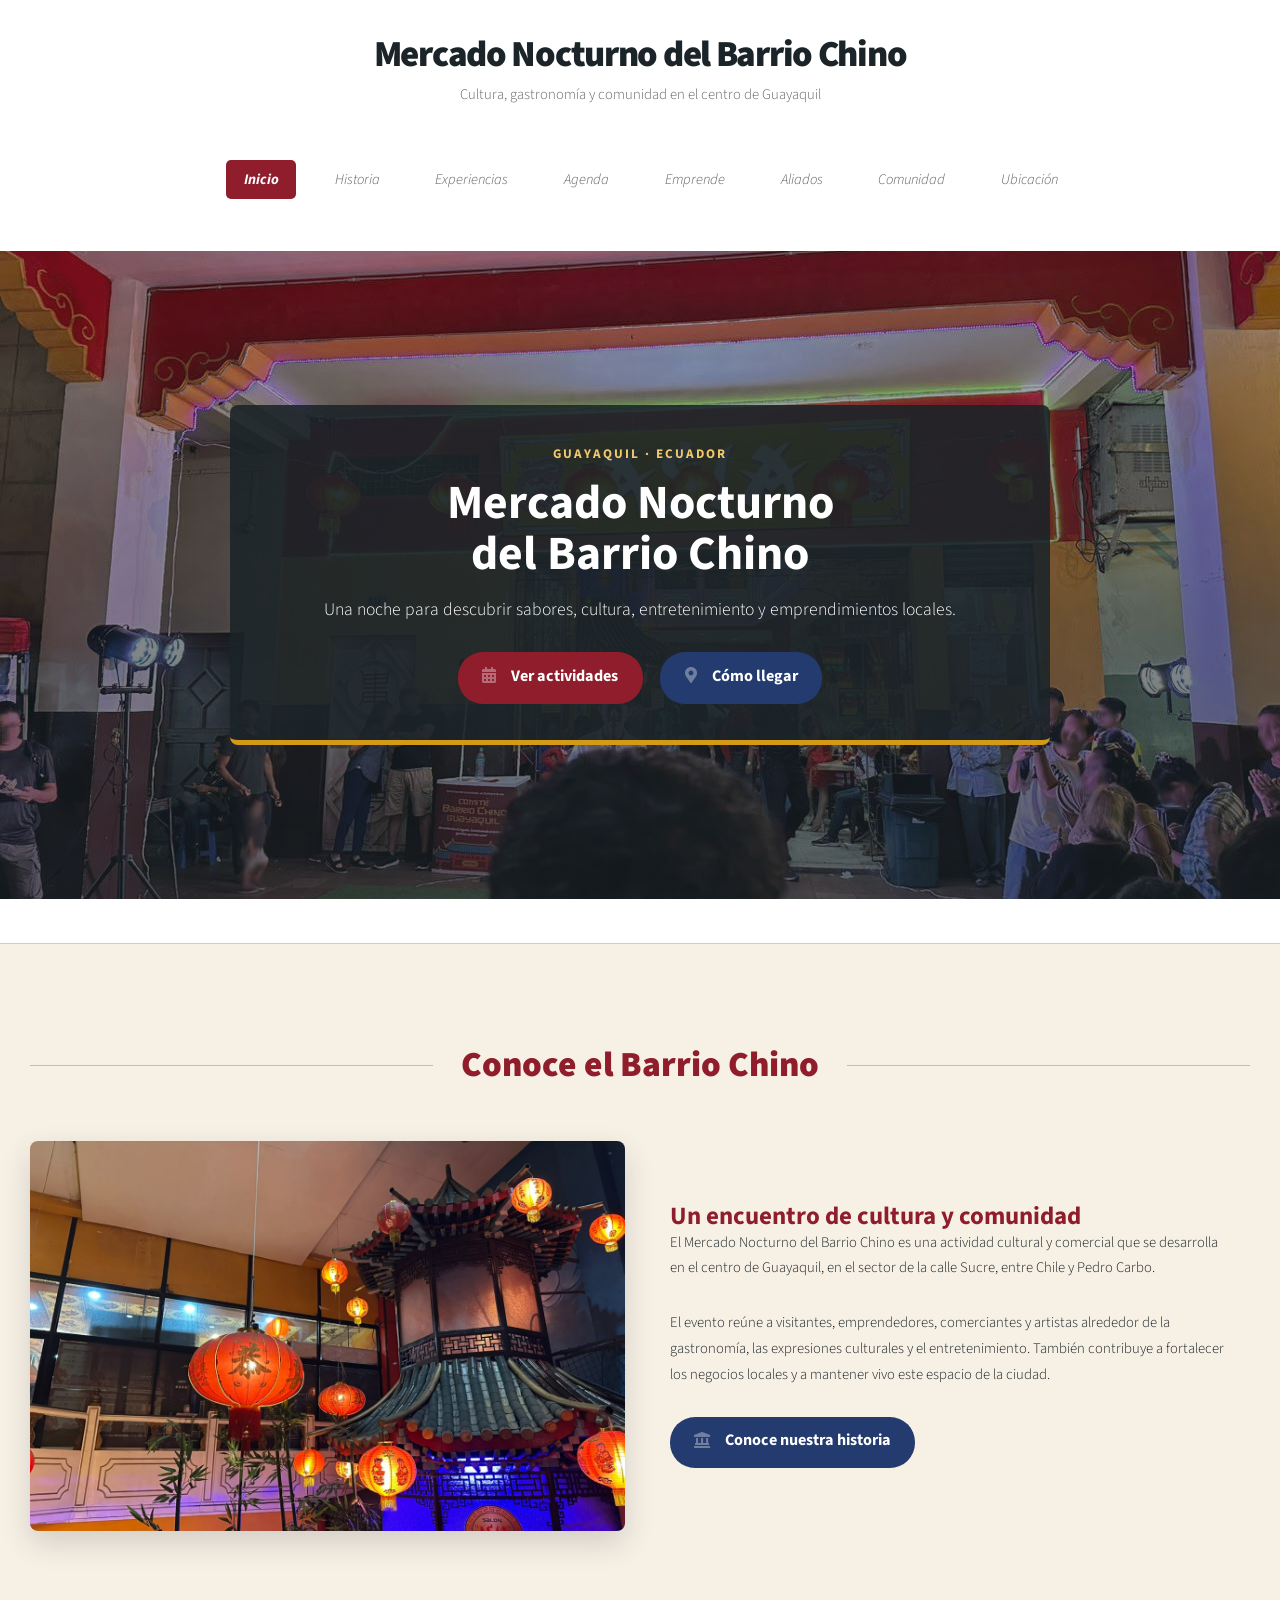
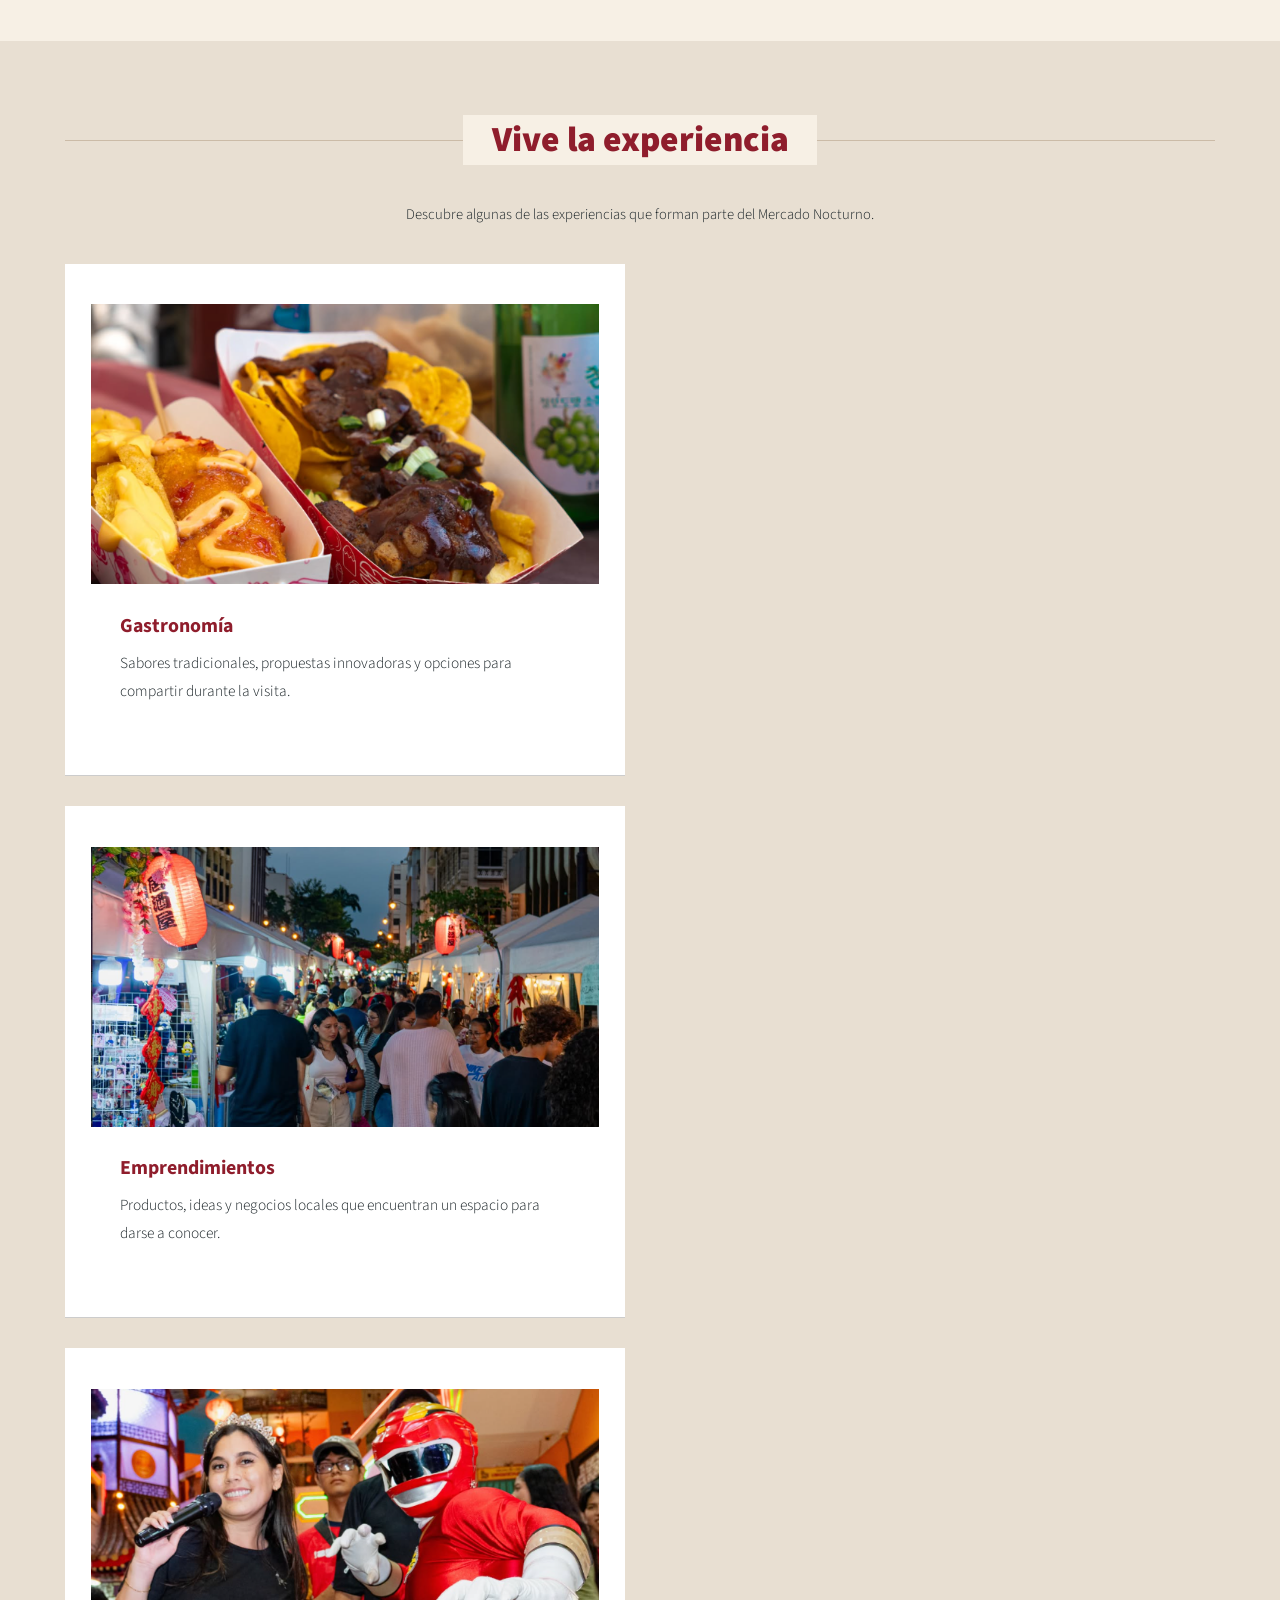
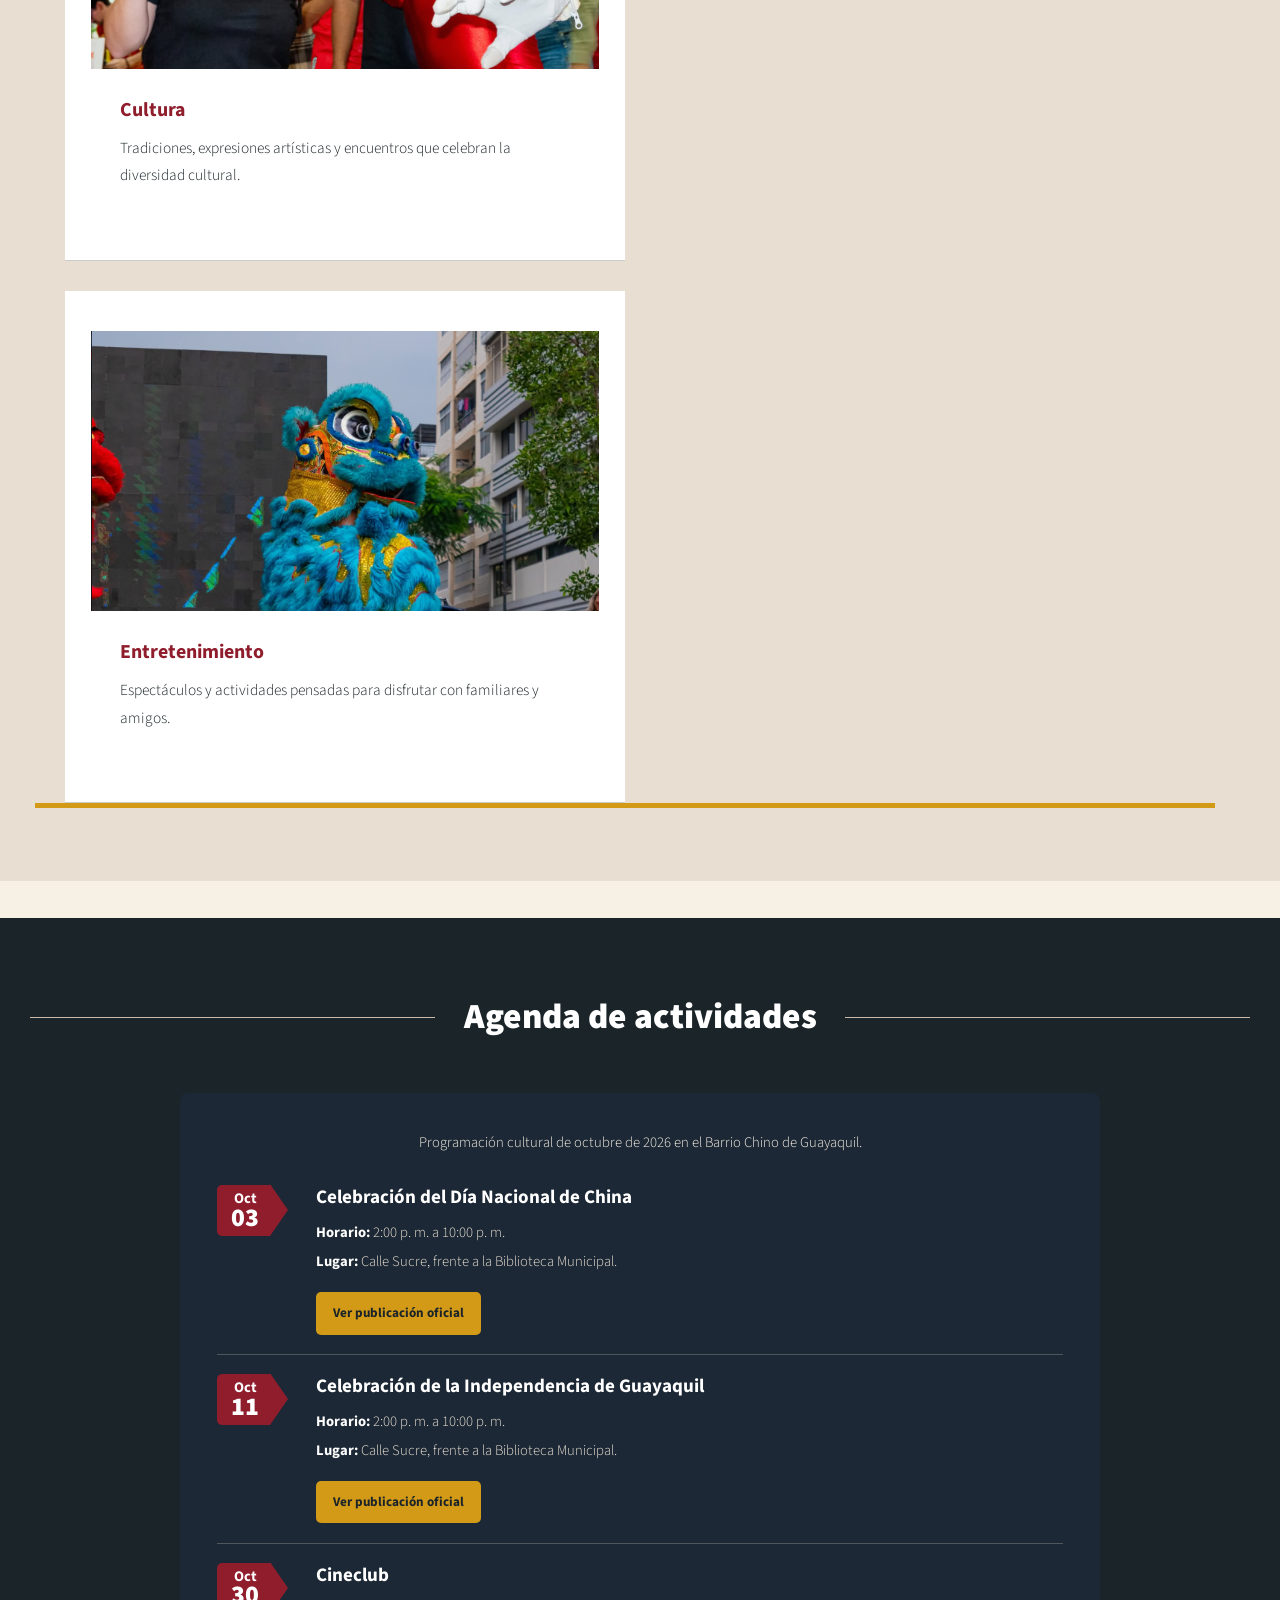
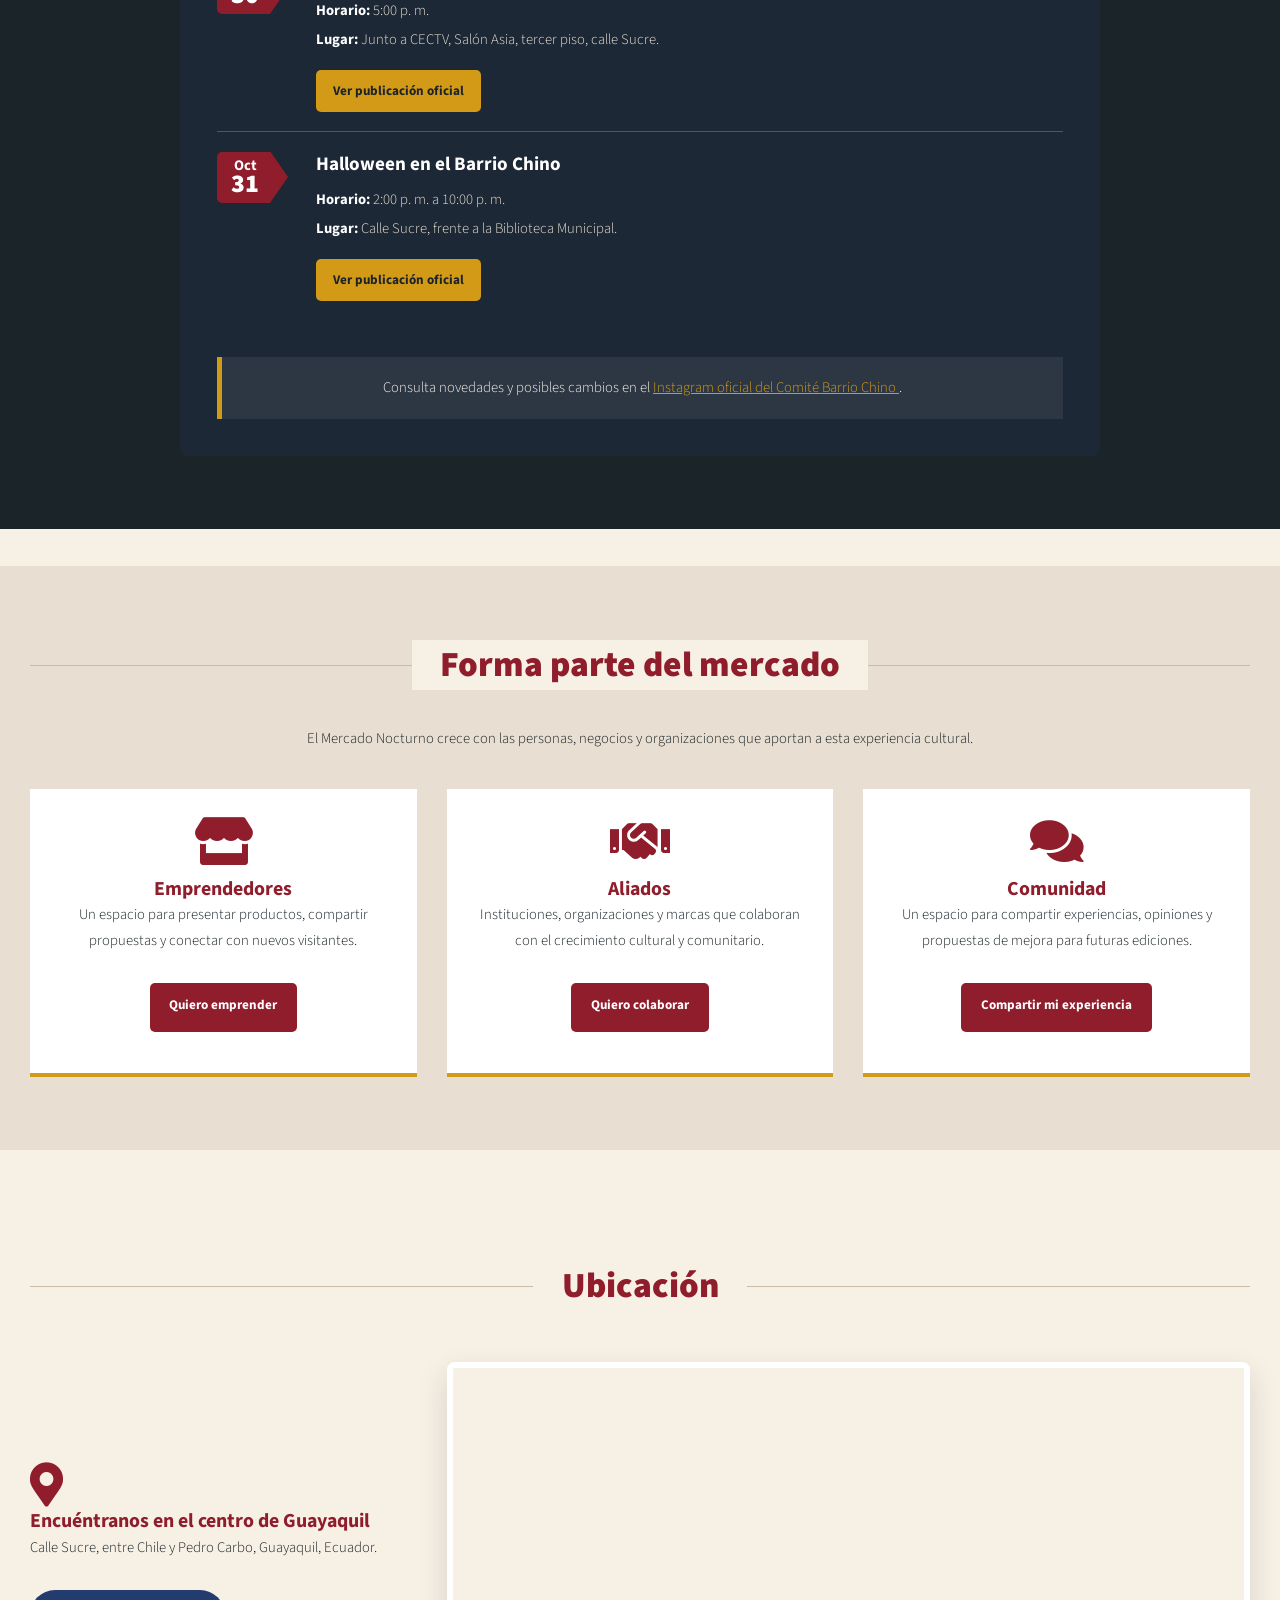
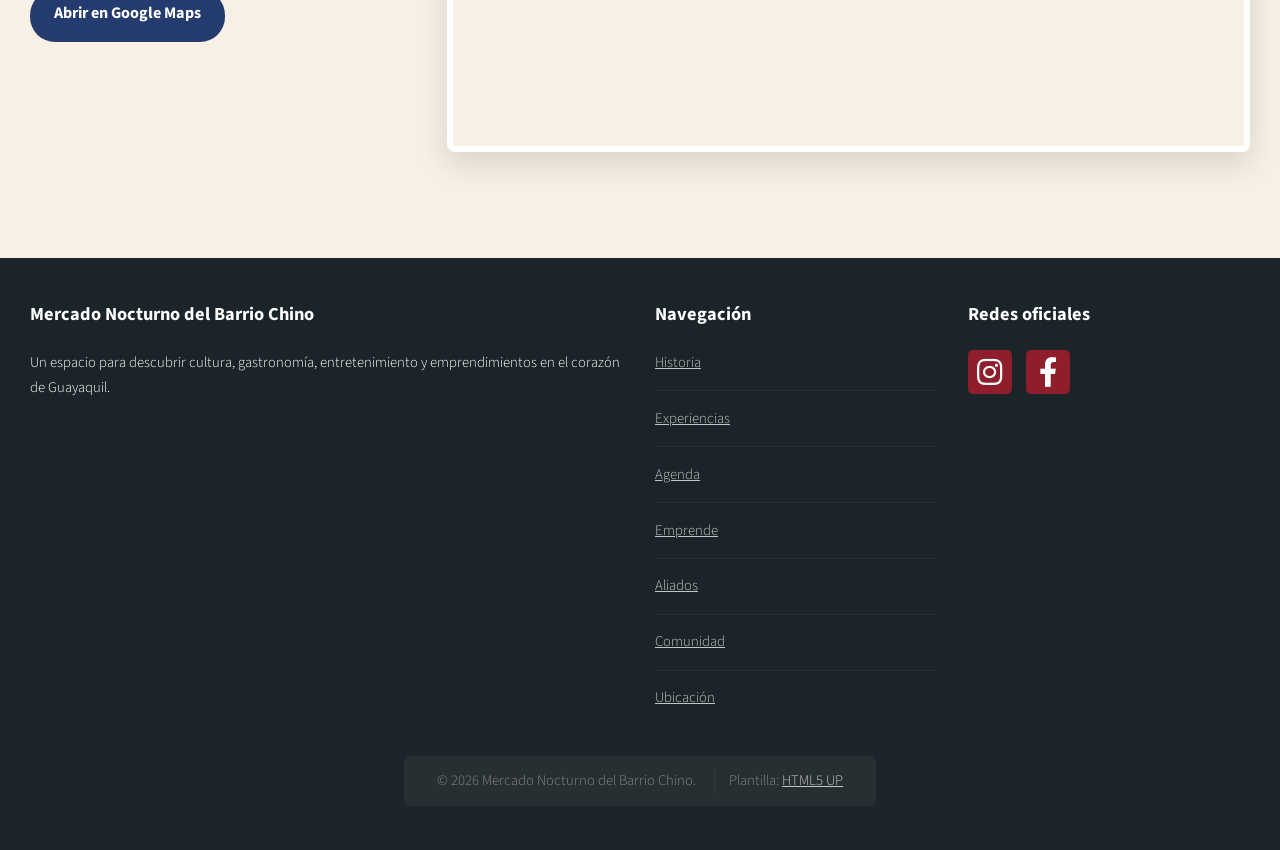
==== index.html @ 9d5ad06f "Landing Arreglo del landing: Seccion partcipa y botones" ====
<!DOCTYPE html>
<html lang="es">
<head>
    <meta charset="UTF-8">
    <meta name="viewport" content="width=device-width, initial-scale=1.0">
    <meta name="description" content="Mercado Nocturno del Barrio Chino de Guayaquil: cultura, gastronomía, entretenimiento y emprendimientos.">
    <title>Mercado Nocturno del Barrio Chino</title>
    <link rel="stylesheet" href="dopetrope/assets/css/main.css">
    <link rel="stylesheet" href="css/general.css">
    <link rel="stylesheet" href="css/landing.css">
</head>

<body id="inicio" class="homepage is-preload">
    <div id="page-wrapper">

        <!-- encabezado -->

        <header id="header">
            <div class="marca">
                <h1><a href="#inicio">Mercado Nocturno del Barrio Chino</a></h1>
                <p>Cultura, gastronomía y comunidad en el centro de Guayaquil</p>
            </div>

            <nav id="nav">
                <ul>
                    <li class="current"><a href="#inicio">Inicio</a></li>
                    <li><a href="historia.html">Historia</a></li>
                    <li><a href="#experiencias">Experiencias</a></li>
                    <li><a href="#agenda">Agenda</a></li>
                    <li><a href="emprende.html">Emprende</a></li>
                    <li><a href="sponsor.html">Aliados</a></li>
                    <li><a href="comunidad.html">Comunidad</a></li>
                    <li><a href="#ubicacion">Ubicación</a></li>
                </ul>
            </nav>

            <!-- banner -->

            <section id="banner">
                <header>
                    <p class="etiqueta-banner">Guayaquil · Ecuador</p>
                    <h2>Mercado Nocturno<br>del Barrio Chino</h2>
                    <p>Una noche para descubrir sabores, cultura,
                       entretenimiento y emprendimientos locales.</p>

                    <ul class="actions special">
                        <li>
                            <a href="#agenda" class="button icon solid fa-calendar-alt">
                                Ver actividades
                            </a>
                        </li>
                        <li>
                            <a href="#ubicacion" class="button alt icon solid fa-map-marker-alt">
                                Cómo llegar
                            </a>
                        </li>
                    </ul>
                </header>
            </section>
        </header>

        <!-- contenido principal -->

        <main id="main">

            <!-- conoce -->

            <section id="conoce" class="seccion conoce">
                <div class="container">
                    <header class="major">
                        <h2>Conoce el Barrio Chino</h2>
                    </header>

                    <div class="row aln-middle">
                        <div class="col-6 col-12-medium">
                            <figure class="imagen-destacada">
                                <img src="resources/images/WhatsApp Image 2026-10-03 at 19.09.45.jpeg"
                                     alt="Faroles y arquitectura del Barrio Chino de Guayaquil">
                            </figure>
                        </div>

                        <div class="col-6 col-12-medium">
                            <article class="texto-conoce">
                                <h3>Un encuentro de cultura y comunidad</h3>
                                <p>El Mercado Nocturno del Barrio Chino es una actividad
                                   cultural y comercial que se desarrolla en el centro
                                   de Guayaquil, en el sector de la calle Sucre,
                                   entre Chile y Pedro Carbo.</p>

                                <p>El evento reúne a visitantes, emprendedores,
                                   comerciantes y artistas alrededor de la gastronomía,
                                   las expresiones culturales y el entretenimiento.
                                   También contribuye a fortalecer los negocios locales
                                   y a mantener vivo este espacio de la ciudad.</p>

                                <a href="historia.html" class="button alt icon solid fa-landmark">
                                    Conoce nuestra historia
                                </a>
                            </article>
                        </div>
                    </div>
                </div>
            </section>

            <!-- experiencias -->

            <section id="experiencias" class="seccion experiencias">
                <div class="container">
                    <header class="major">
                        <h2>Vive la experiencia</h2>
                    </header>

                    <p class="introduccion-seccion">Descubre algunas de las experiencias
                       que forman parte del Mercado Nocturno.</p>

                    <div class="row">
                        <div class="col-6 col-12-small">
                            <article class="box experiencia">
                                <img src="resources/images/gastronomia.png"
                                     alt="Platos gastronómicos del Mercado Nocturno">
                                <div class="experiencia-contenido">
                                    <h3>Gastronomía</h3>
                                    <p>Sabores tradicionales, propuestas innovadoras
                                       y opciones para compartir durante la visita.</p>
                                </div>
                            </article>
                        </div>

                        <div class="col-6 col-12-small">
                            <article class="box experiencia">
                                <img src="resources/images/emprendimiento.png"
                                     alt="Puestos de emprendedores del Mercado Nocturno">
                                <div class="experiencia-contenido">
                                    <h3>Emprendimientos</h3>
                                    <p>Productos, ideas y negocios locales que encuentran
                                       un espacio para darse a conocer.</p>
                                </div>
                            </article>
                        </div>

                        <div class="col-6 col-12-small">
                            <article class="box experiencia">
                                <img src="resources/images/cultura.png"
                                     alt="Presentaciones culturales del Mercado Nocturno">
                                <div class="experiencia-contenido">
                                    <h3>Cultura</h3>
                                    <p>Tradiciones, expresiones artísticas y encuentros
                                       que celebran la diversidad cultural.</p>
                                </div>
                            </article>
                        </div>

                        <div class="col-6 col-12-small">
                            <article class="box experiencia">
                                <img src="resources/images/entretenimiento.png"
                                     alt="Danza del león durante una actividad cultural">
                                <div class="experiencia-contenido">
                                    <h3>Entretenimiento</h3>
                                    <p>Espectáculos y actividades pensadas para disfrutar
                                       con familiares y amigos.</p>
                                </div>
                            </article>
                        </div>
                    </div>
                </div>
            </section>

            <!-- agenda -->

            <section id="agenda" class="seccion agenda">
                <div class="container">
                    <header class="major">
                        <h2>Agenda de actividades</h2>
                    </header>

                    <div class="agenda-contenido">
                        <p class="agenda-introduccion">Programación cultural de octubre de 2026
                           en el Barrio Chino de Guayaquil.</p>

                        <ul class="dates">
                            <li>
                                <time class="date" datetime="2026-10-03">
                                    Oct <strong>03</strong>
                                </time>

                                <h3>Celebración del Día Nacional de China</h3>
                                <p><strong>Horario:</strong> 2:00 p. m. a 10:00 p. m.</p>
                                <p><strong>Lugar:</strong> Calle Sucre, frente a la Biblioteca Municipal.</p>

                                <a class="enlace-publicacion"
                                   href="https://www.instagram.com/p/Dd9x9CoCWoV/"
                                   target="_blank" rel="noopener noreferrer">
                                    Ver publicación oficial
                                </a>
                            </li>

                            <li>
                                <time class="date" datetime="2026-10-11">
                                    Oct <strong>11</strong>
                                </time>

                                <h3>Celebración de la Independencia de Guayaquil</h3>
                                <p><strong>Horario:</strong> 2:00 p. m. a 10:00 p. m.</p>
                                <p><strong>Lugar:</strong> Calle Sucre, frente a la Biblioteca Municipal.</p>

                                <a class="enlace-publicacion"
                                   href="https://www.instagram.com/p/Dd_o9UjOybd/"
                                   target="_blank" rel="noopener noreferrer">
                                    Ver publicación oficial
                                </a>
                            </li>

                            <li>
                                <time class="date" datetime="2026-10-30">
                                    Oct <strong>30</strong>
                                </time>

                                <h3>Cineclub</h3>
                                <p><strong>Horario:</strong> 5:00 p. m.</p>
                                <p><strong>Lugar:</strong> Junto a CECTV, Salón Asia,
                                   tercer piso, calle Sucre.</p>

                                <a class="enlace-publicacion"
                                   href="https://www.instagram.com/p/DeM5nYqHMN9/"
                                   target="_blank" rel="noopener noreferrer">
                                    Ver publicación oficial
                                </a>
                            </li>

                            <li>
                                <time class="date" datetime="2026-10-31">
                                    Oct <strong>31</strong>
                                </time>

                                <h3>Halloween en el Barrio Chino</h3>
                                <p><strong>Horario:</strong> 2:00 p. m. a 10:00 p. m.</p>
                                <p><strong>Lugar:</strong> Calle Sucre, frente a la Biblioteca Municipal.</p>

                                <a class="enlace-publicacion"
                                   href="https://www.instagram.com/p/DeNxSv5ugEM/"
                                   target="_blank" rel="noopener noreferrer">
                                    Ver publicación oficial
                                </a>
                            </li>
                        </ul>

                        <p class="agenda-nota">Consulta novedades y posibles cambios en el
                           <a href="https://www.instagram.com/comitebarriochino.gyq/"
                              target="_blank" rel="noopener noreferrer">
                               Instagram oficial del Comité Barrio Chino
                           </a>.
                        </p>
                    </div>
                </div>
            </section>

            <!-- participa -->

            <section id="participa" class="seccion participa">
                <div class="container">
                    <header class="major">
                        <h2>Forma parte del mercado</h2>
                    </header>

                    <p class="introduccion-seccion">El Mercado Nocturno crece con las personas,
                       negocios y organizaciones que aportan a esta experiencia cultural.</p>

                    <div class="row">
                        <div class="col-4 col-12-medium">
                            <article class="box participacion-card">
                                <span class="icon solid fa-store"></span>
                                <h3>Emprendedores</h3>
                                <p>Un espacio para presentar productos, compartir propuestas
                                   y conectar con nuevos visitantes.</p>

                                <a class="button estado-desarrollo" href="emprende.html">
                                    Quiero emprender
                                </a>
                            </article>
                        </div>

                        <div class="col-4 col-12-medium">
                            <article class="box participacion-card">
                                <span class="icon solid fa-handshake"></span>
                                <h3>Aliados</h3>
                                <p>Instituciones, organizaciones y marcas que colaboran
                                   con el crecimiento cultural y comunitario.</p>

                                <a class="button estado-desarrollo" href="sponsor.html">
                                    Quiero colaborar
                                </a>
                            </article>
                        </div>

                        <div class="col-4 col-12-medium">
                            <article class="box participacion-card">
                                <span class="icon solid fa-comments"></span>
                                <h3>Comunidad</h3>
                                <p>Un espacio para compartir experiencias, opiniones
                                   y propuestas de mejora para futuras ediciones.</p>

                                <a class="button estado-desarrollo" href="comunidad.html">
                                    Compartir mi experiencia
                                </a>
                            </article>
                        </div>
                    </div>
                </div>
            </section>

            <!-- ubicacion -->

            <section id="ubicacion" class="seccion ubicacion">
                <div class="container">
                    <header class="major">
                        <h2>Ubicación</h2>
                    </header>

                    <div class="row aln-middle">
                        <div class="col-4 col-12-medium">
                            <article class="datos-ubicacion">
                                <span class="icon solid fa-map-marker-alt"></span>
                                <h3>Encuéntranos en el centro de Guayaquil</h3>
                                <p>Calle Sucre, entre Chile y Pedro Carbo,
                                   Guayaquil, Ecuador.</p>

                                <a class="button alt"
                                   href="https://www.google.com/maps/search/?api=1&amp;query=Calle+Sucre+entre+Chile+y+Pedro+Carbo+Guayaquil+Ecuador"
                                   target="_blank" rel="noopener noreferrer">
                                    Abrir en Google Maps
                                </a>
                            </article>
                        </div>

                        <div class="col-8 col-12-medium">
                            <div class="mapa">
                                <iframe
                                    src="https://www.google.com/maps?q=Calle%20Sucre%20entre%20Chile%20y%20Pedro%20Carbo%20Guayaquil%20Ecuador&amp;output=embed"
                                    title="Ubicación del Mercado Nocturno del Barrio Chino"
                                    loading="lazy">
                                </iframe>
                            </div>
                        </div>
                    </div>
                </div>
            </section>

        </main>

        <!-- footer -->

        <footer id="footer">
            <div class="container">
                <div class="row">
                    <div class="col-6 col-12-medium">
                        <section>
                            <header>
                                <h2>Mercado Nocturno del Barrio Chino</h2>
                            </header>
                            <p>Un espacio para descubrir cultura, gastronomía,
                               entretenimiento y emprendimientos en el corazón de Guayaquil.</p>
                        </section>
                    </div>

                    <div class="col-3 col-6-small">
                        <section>
                            <header>
                                <h2>Navegación</h2>
                            </header>

                            <ul class="divided">
                                <li><a href="historia.html">Historia</a></li>
                                <li><a href="#experiencias">Experiencias</a></li>
                                <li><a href="#agenda">Agenda</a></li>
                                <li><a href="emprende.html">Emprende</a></li>
                                <li><a href="sponsor.html">Aliados</a></li>
                                <li><a href="comunidad.html">Comunidad</a></li>
                                <li><a href="#ubicacion">Ubicación</a></li>
                            </ul>
                        </section>
                    </div>

                    <div class="col-3 col-6-small">
                        <section>
                            <header>
                                <h2>Redes oficiales</h2>
                            </header>

                            <ul class="social">
                                <li>
                                    <a class="icon brands fa-instagram"
                                       href="https://www.instagram.com/comitebarriochino.gyq/"
                                       target="_blank" rel="noopener noreferrer">
                                        <span class="label">Instagram</span>
                                    </a>
                                </li>

                                <li>
                                    <a class="icon brands fa-facebook-f"
                                       href="https://www.facebook.com/p/Comit%C3%A9-Barrio-Chino-Guayaquil-6156831669615/"
                                       target="_blank" rel="noopener noreferrer">
                                        <span class="label">Facebook</span>
                                    </a>
                                </li>
                            </ul>
                        </section>
                    </div>

                    <div class="col-12">
                        <div id="copyright">
                            <ul class="links">
                                <li>&copy; 2026 Mercado Nocturno del Barrio Chino.</li>
                                <li>
                                    Plantilla:
                                    <a href="https://html5up.net"
                                       target="_blank" rel="noopener noreferrer">HTML5 UP</a>
                                </li>
                            </ul>
                        </div>
                    </div>
                </div>
            </div>
        </footer>

    </div>

    <!-- scripts de dopetrope -->

    <script src="dopetrope/assets/js/jquery.min.js"></script>
    <script src="dopetrope/assets/js/jquery.dropotron.min.js"></script>
    <script src="dopetrope/assets/js/browser.min.js"></script>
    <script src="dopetrope/assets/js/breakpoints.min.js"></script>
    <script src="dopetrope/assets/js/util.js"></script>
    <script src="dopetrope/assets/js/main.js"></script>
</body>
</html>
---- dopetrope/assets/css/main.css ----
@import url("fontawesome-all.min.css");
@import url("https://fonts.googleapis.com/css?family=Source+Sans+Pro:300,400,700,900,300italic");

/*
	Dopetrope by HTML5 UP
	html5up.net | @ajlkn
	Free for personal and commercial use under the CCA 3.0 license (html5up.net/license)
*/

html, body, div, span, applet, object,
iframe, h1, h2, h3, h4, h5, h6, p, blockquote,
pre, a, abbr, acronym, address, big, cite,
code, del, dfn, em, img, ins, kbd, q, s, samp,
small, strike, strong, sub, sup, tt, var, b,
u, i, center, dl, dt, dd, ol, ul, li, fieldset,
form, label, legend, table, caption, tbody,
tfoot, thead, tr, th, td, article, aside,
canvas, details, embed, figure, figcaption,
footer, header, hgroup, menu, nav, output, ruby,
section, summary, time, mark, audio, video {
	margin: 0;
	padding: 0;
	border: 0;
	font-size: 100%;
	font: inherit;
	vertical-align: baseline;}

article, aside, details, figcaption, figure,
footer, header, hgroup, menu, nav, section {
	display: block;}

body {
	line-height: 1;
}

ol, ul {
	list-style: none;
}

blockquote, q {
	quotes: none;
}

	blockquote:before, blockquote:after, q:before, q:after {
		content: '';
		content: none;
	}

table {
	border-collapse: collapse;
	border-spacing: 0;
}

body {
	-webkit-text-size-adjust: none;
}

mark {
	background-color: transparent;
	color: inherit;
}

input::-moz-focus-inner {
	border: 0;
	padding: 0;
}

input, select, textarea {
	-moz-appearance: none;
	-webkit-appearance: none;
	-ms-appearance: none;
	appearance: none;
}

/* Basic */

	html {
		box-sizing: border-box;
	}

	*, *:before, *:after {
		box-sizing: inherit;
	}

	body {
		background: #252122;
		background-image: url("images/bg02.png");
	}

		body.is-preload *, body.is-preload *:before, body.is-preload *:after {
			-moz-animation: none !important;
			-webkit-animation: none !important;
			-ms-animation: none !important;
			animation: none !important;
			-moz-transition: none !important;
			-webkit-transition: none !important;
			-ms-transition: none !important;
			transition: none !important;
		}

	body, input, textarea, select {
		font-family: 'Source Sans Pro';
		font-weight: 300;
		color: #5d5d5d;
		font-size: 14pt;
		line-height: 1.75em;
	}

	strong, b {
		color: #252122;
		font-weight: 400;
	}

	i, em {
		font-style: italic;
	}

	sub {
		position: relative;
		top: 0.5em;
		font-size: 0.8em;
	}

	sup {
		position: relative;
		top: -0.5em;
		font-size: 0.8em;
	}

	blockquote {
		border-left: solid 0.75em #dddddd;
		padding: 1em 0 1em 1.5em;
		font-style: italic;
	}

	h1, h2, h3, h4, h5, h6 {
		color: #252122;
		font-weight: 700;
	}

	h1 a, h2 a, h3 a, h4 a, h5 a, h6 a {
		color: inherit;
		text-decoration: none;
	}

	h2 {
		font-size: 1.5em;
	}

	h3 {
		font-size: 1.35em;
	}

	a {
		color: #d52349;
		text-decoration: underline;
	}

		a:hover {
			text-decoration: none;
		}

	br.clear {
		clear: both;
	}

	hr {
		border: 0;
		border-top: solid 1px #dddddd;
		height: 1px;
		margin: 2em 0 2em 0;
	}

	p, ul, ol, dl, table {
		margin-bottom: 2em;
	}

/* Container */

	.container {
		margin: 0 auto;
		max-width: 100%;
		width: 70em;
	}

		@media screen and (max-width: 1680px) {

			.container {
				width: 70em;
			}

		}

		@media screen and (max-width: 1280px) {

			.container {
				width: calc(100% - 60px);
			}

		}

		@media screen and (max-width: 980px) {

			.container {
				width: calc(100% - 80px);
			}

		}

		@media screen and (max-width: 736px) {

			.container {
				width: calc(100% - 40px);
			}

		}

/* Row */

	.row {
		display: flex;
		flex-wrap: wrap;
		box-sizing: border-box;
		align-items: stretch;
	}

		.row > * {
			box-sizing: border-box;
		}

		.row.gtr-uniform > * > :last-child {
			margin-bottom: 0;
		}

		.row.aln-left {
			justify-content: flex-start;
		}

		.row.aln-center {
			justify-content: center;
		}

		.row.aln-right {
			justify-content: flex-end;
		}

		.row.aln-top {
			align-items: flex-start;
		}

		.row.aln-middle {
			align-items: center;
		}

		.row.aln-bottom {
			align-items: flex-end;
		}

		.row > .imp {
			order: -1;
		}

		.row > .col-1 {
			width: 8.33333%;
		}

		.row > .off-1 {
			margin-left: 8.33333%;
		}

		.row > .col-2 {
			width: 16.66667%;
		}

		.row > .off-2 {
			margin-left: 16.66667%;
		}

		.row > .col-3 {
			width: 25%;
		}

		.row > .off-3 {
			margin-left: 25%;
		}

		.row > .col-4 {
			width: 33.33333%;
		}

		.row > .off-4 {
			margin-left: 33.33333%;
		}

		.row > .col-5 {
			width: 41.66667%;
		}

		.row > .off-5 {
			margin-left: 41.66667%;
		}

		.row > .col-6 {
			width: 50%;
		}

		.row > .off-6 {
			margin-left: 50%;
		}

		.row > .col-7 {
			width: 58.33333%;
		}

		.row > .off-7 {
			margin-left: 58.33333%;
		}

		.row > .col-8 {
			width: 66.66667%;
		}

		.row > .off-8 {
			margin-left: 66.66667%;
		}

		.row > .col-9 {
			width: 75%;
		}

		.row > .off-9 {
			margin-left: 75%;
		}

		.row > .col-10 {
			width: 83.33333%;
		}

		.row > .off-10 {
			margin-left: 83.33333%;
		}

		.row > .col-11 {
			width: 91.66667%;
		}

		.row > .off-11 {
			margin-left: 91.66667%;
		}

		.row > .col-12 {
			width: 100%;
		}

		.row > .off-12 {
			margin-left: 100%;
		}

		.row.gtr-0 {
			margin-top: 0px;
			margin-left: 0px;
		}

			.row.gtr-0 > * {
				padding: 0px 0 0 0px;
			}

			.row.gtr-0.gtr-uniform {
				margin-top: 0px;
			}

				.row.gtr-0.gtr-uniform > * {
					padding-top: 0px;
				}

		.row.gtr-25 {
			margin-top: -12.5px;
			margin-left: -12.5px;
		}

			.row.gtr-25 > * {
				padding: 12.5px 0 0 12.5px;
			}

			.row.gtr-25.gtr-uniform {
				margin-top: -12.5px;
			}

				.row.gtr-25.gtr-uniform > * {
					padding-top: 12.5px;
				}

		.row.gtr-50 {
			margin-top: -25px;
			margin-left: -25px;
		}

			.row.gtr-50 > * {
				padding: 25px 0 0 25px;
			}

			.row.gtr-50.gtr-uniform {
				margin-top: -25px;
			}

				.row.gtr-50.gtr-uniform > * {
					padding-top: 25px;
				}

		.row {
			margin-top: -50px;
			margin-left: -50px;
		}

			.row > * {
				padding: 50px 0 0 50px;
			}

			.row.gtr-uniform {
				margin-top: -50px;
			}

				.row.gtr-uniform > * {
					padding-top: 50px;
				}

		.row.gtr-150 {
			margin-top: -75px;
			margin-left: -75px;
		}

			.row.gtr-150 > * {
				padding: 75px 0 0 75px;
			}

			.row.gtr-150.gtr-uniform {
				margin-top: -75px;
			}

				.row.gtr-150.gtr-uniform > * {
					padding-top: 75px;
				}

		.row.gtr-200 {
			margin-top: -100px;
			margin-left: -100px;
		}

			.row.gtr-200 > * {
				padding: 100px 0 0 100px;
			}

			.row.gtr-200.gtr-uniform {
				margin-top: -100px;
			}

				.row.gtr-200.gtr-uniform > * {
					padding-top: 100px;
				}

		@media screen and (max-width: 1680px) {

			.row {
				display: flex;
				flex-wrap: wrap;
				box-sizing: border-box;
				align-items: stretch;
			}

				.row > * {
					box-sizing: border-box;
				}

				.row.gtr-uniform > * > :last-child {
					margin-bottom: 0;
				}

				.row.aln-left {
					justify-content: flex-start;
				}

				.row.aln-center {
					justify-content: center;
				}

				.row.aln-right {
					justify-content: flex-end;
				}

				.row.aln-top {
					align-items: flex-start;
				}

				.row.aln-middle {
					align-items: center;
				}

				.row.aln-bottom {
					align-items: flex-end;
				}

				.row > .imp-xlarge {
					order: -1;
				}

				.row > .col-1-xlarge {
					width: 8.33333%;
				}

				.row > .off-1-xlarge {
					margin-left: 8.33333%;
				}

				.row > .col-2-xlarge {
					width: 16.66667%;
				}

				.row > .off-2-xlarge {
					margin-left: 16.66667%;
				}

				.row > .col-3-xlarge {
					width: 25%;
				}

				.row > .off-3-xlarge {
					margin-left: 25%;
				}

				.row > .col-4-xlarge {
					width: 33.33333%;
				}

				.row > .off-4-xlarge {
					margin-left: 33.33333%;
				}

				.row > .col-5-xlarge {
					width: 41.66667%;
				}

				.row > .off-5-xlarge {
					margin-left: 41.66667%;
				}

				.row > .col-6-xlarge {
					width: 50%;
				}

				.row > .off-6-xlarge {
					margin-left: 50%;
				}

				.row > .col-7-xlarge {
					width: 58.33333%;
				}

				.row > .off-7-xlarge {
					margin-left: 58.33333%;
				}

				.row > .col-8-xlarge {
					width: 66.66667%;
				}

				.row > .off-8-xlarge {
					margin-left: 66.66667%;
				}

				.row > .col-9-xlarge {
					width: 75%;
				}

				.row > .off-9-xlarge {
					margin-left: 75%;
				}

				.row > .col-10-xlarge {
					width: 83.33333%;
				}

				.row > .off-10-xlarge {
					margin-left: 83.33333%;
				}

				.row > .col-11-xlarge {
					width: 91.66667%;
				}

				.row > .off-11-xlarge {
					margin-left: 91.66667%;
				}

				.row > .col-12-xlarge {
					width: 100%;
				}

				.row > .off-12-xlarge {
					margin-left: 100%;
				}

				.row.gtr-0 {
					margin-top: 0px;
					margin-left: 0px;
				}

					.row.gtr-0 > * {
						padding: 0px 0 0 0px;
					}

					.row.gtr-0.gtr-uniform {
						margin-top: 0px;
					}

						.row.gtr-0.gtr-uniform > * {
							padding-top: 0px;
						}

				.row.gtr-25 {
					margin-top: -12.5px;
					margin-left: -12.5px;
				}

					.row.gtr-25 > * {
						padding: 12.5px 0 0 12.5px;
					}

					.row.gtr-25.gtr-uniform {
						margin-top: -12.5px;
					}

						.row.gtr-25.gtr-uniform > * {
							padding-top: 12.5px;
						}

				.row.gtr-50 {
					margin-top: -25px;
					margin-left: -25px;
				}

					.row.gtr-50 > * {
						padding: 25px 0 0 25px;
					}

					.row.gtr-50.gtr-uniform {
						margin-top: -25px;
					}

						.row.gtr-50.gtr-uniform > * {
							padding-top: 25px;
						}

				.row {
					margin-top: -50px;
					margin-left: -50px;
				}

					.row > * {
						padding: 50px 0 0 50px;
					}

					.row.gtr-uniform {
						margin-top: -50px;
					}

						.row.gtr-uniform > * {
							padding-top: 50px;
						}

				.row.gtr-150 {
					margin-top: -75px;
					margin-left: -75px;
				}

					.row.gtr-150 > * {
						padding: 75px 0 0 75px;
					}

					.row.gtr-150.gtr-uniform {
						margin-top: -75px;
					}

						.row.gtr-150.gtr-uniform > * {
							padding-top: 75px;
						}

				.row.gtr-200 {
					margin-top: -100px;
					margin-left: -100px;
				}

					.row.gtr-200 > * {
						padding: 100px 0 0 100px;
					}

					.row.gtr-200.gtr-uniform {
						margin-top: -100px;
					}

						.row.gtr-200.gtr-uniform > * {
							padding-top: 100px;
						}

		}

		@media screen and (max-width: 1280px) {

			.row {
				display: flex;
				flex-wrap: wrap;
				box-sizing: border-box;
				align-items: stretch;
			}

				.row > * {
					box-sizing: border-box;
				}

				.row.gtr-uniform > * > :last-child {
					margin-bottom: 0;
				}

				.row.aln-left {
					justify-content: flex-start;
				}

				.row.aln-center {
					justify-content: center;
				}

				.row.aln-right {
					justify-content: flex-end;
				}

				.row.aln-top {
					align-items: flex-start;
				}

				.row.aln-middle {
					align-items: center;
				}

				.row.aln-bottom {
					align-items: flex-end;
				}

				.row > .imp-large {
					order: -1;
				}

				.row > .col-1-large {
					width: 8.33333%;
				}

				.row > .off-1-large {
					margin-left: 8.33333%;
				}

				.row > .col-2-large {
					width: 16.66667%;
				}

				.row > .off-2-large {
					margin-left: 16.66667%;
				}

				.row > .col-3-large {
					width: 25%;
				}

				.row > .off-3-large {
					margin-left: 25%;
				}

				.row > .col-4-large {
					width: 33.33333%;
				}

				.row > .off-4-large {
					margin-left: 33.33333%;
				}

				.row > .col-5-large {
					width: 41.66667%;
				}

				.row > .off-5-large {
					margin-left: 41.66667%;
				}

				.row > .col-6-large {
					width: 50%;
				}

				.row > .off-6-large {
					margin-left: 50%;
				}

				.row > .col-7-large {
					width: 58.33333%;
				}

				.row > .off-7-large {
					margin-left: 58.33333%;
				}

				.row > .col-8-large {
					width: 66.66667%;
				}

				.row > .off-8-large {
					margin-left: 66.66667%;
				}

				.row > .col-9-large {
					width: 75%;
				}

				.row > .off-9-large {
					margin-left: 75%;
				}

				.row > .col-10-large {
					width: 83.33333%;
				}

				.row > .off-10-large {
					margin-left: 83.33333%;
				}

				.row > .col-11-large {
					width: 91.66667%;
				}

				.row > .off-11-large {
					margin-left: 91.66667%;
				}

				.row > .col-12-large {
					width: 100%;
				}

				.row > .off-12-large {
					margin-left: 100%;
				}

				.row.gtr-0 {
					margin-top: 0px;
					margin-left: 0px;
				}

					.row.gtr-0 > * {
						padding: 0px 0 0 0px;
					}

					.row.gtr-0.gtr-uniform {
						margin-top: 0px;
					}

						.row.gtr-0.gtr-uniform > * {
							padding-top: 0px;
						}

				.row.gtr-25 {
					margin-top: -7.5px;
					margin-left: -7.5px;
				}

					.row.gtr-25 > * {
						padding: 7.5px 0 0 7.5px;
					}

					.row.gtr-25.gtr-uniform {
						margin-top: -7.5px;
					}

						.row.gtr-25.gtr-uniform > * {
							padding-top: 7.5px;
						}

				.row.gtr-50 {
					margin-top: -15px;
					margin-left: -15px;
				}

					.row.gtr-50 > * {
						padding: 15px 0 0 15px;
					}

					.row.gtr-50.gtr-uniform {
						margin-top: -15px;
					}

						.row.gtr-50.gtr-uniform > * {
							padding-top: 15px;
						}

				.row {
					margin-top: -30px;
					margin-left: -30px;
				}

					.row > * {
						padding: 30px 0 0 30px;
					}

					.row.gtr-uniform {
						margin-top: -30px;
					}

						.row.gtr-uniform > * {
							padding-top: 30px;
						}

				.row.gtr-150 {
					margin-top: -45px;
					margin-left: -45px;
				}

					.row.gtr-150 > * {
						padding: 45px 0 0 45px;
					}

					.row.gtr-150.gtr-uniform {
						margin-top: -45px;
					}

						.row.gtr-150.gtr-uniform > * {
							padding-top: 45px;
						}

				.row.gtr-200 {
					margin-top: -60px;
					margin-left: -60px;
				}

					.row.gtr-200 > * {
						padding: 60px 0 0 60px;
					}

					.row.gtr-200.gtr-uniform {
						margin-top: -60px;
					}

						.row.gtr-200.gtr-uniform > * {
							padding-top: 60px;
						}

		}

		@media screen and (max-width: 980px) {

			.row {
				display: flex;
				flex-wrap: wrap;
				box-sizing: border-box;
				align-items: stretch;
			}

				.row > * {
					box-sizing: border-box;
				}

				.row.gtr-uniform > * > :last-child {
					margin-bottom: 0;
				}

				.row.aln-left {
					justify-content: flex-start;
				}

				.row.aln-center {
					justify-content: center;
				}

				.row.aln-right {
					justify-content: flex-end;
				}

				.row.aln-top {
					align-items: flex-start;
				}

				.row.aln-middle {
					align-items: center;
				}

				.row.aln-bottom {
					align-items: flex-end;
				}

				.row > .imp-medium {
					order: -1;
				}

				.row > .col-1-medium {
					width: 8.33333%;
				}

				.row > .off-1-medium {
					margin-left: 8.33333%;
				}

				.row > .col-2-medium {
					width: 16.66667%;
				}

				.row > .off-2-medium {
					margin-left: 16.66667%;
				}

				.row > .col-3-medium {
					width: 25%;
				}

				.row > .off-3-medium {
					margin-left: 25%;
				}

				.row > .col-4-medium {
					width: 33.33333%;
				}

				.row > .off-4-medium {
					margin-left: 33.33333%;
				}

				.row > .col-5-medium {
					width: 41.66667%;
				}

				.row > .off-5-medium {
					margin-left: 41.66667%;
				}

				.row > .col-6-medium {
					width: 50%;
				}

				.row > .off-6-medium {
					margin-left: 50%;
				}

				.row > .col-7-medium {
					width: 58.33333%;
				}

				.row > .off-7-medium {
					margin-left: 58.33333%;
				}

				.row > .col-8-medium {
					width: 66.66667%;
				}

				.row > .off-8-medium {
					margin-left: 66.66667%;
				}

				.row > .col-9-medium {
					width: 75%;
				}

				.row > .off-9-medium {
					margin-left: 75%;
				}

				.row > .col-10-medium {
					width: 83.33333%;
				}

				.row > .off-10-medium {
					margin-left: 83.33333%;
				}

				.row > .col-11-medium {
					width: 91.66667%;
				}

				.row > .off-11-medium {
					margin-left: 91.66667%;
				}

				.row > .col-12-medium {
					width: 100%;
				}

				.row > .off-12-medium {
					margin-left: 100%;
				}

				.row.gtr-0 {
					margin-top: 0px;
					margin-left: 0px;
				}

					.row.gtr-0 > * {
						padding: 0px 0 0 0px;
					}

					.row.gtr-0.gtr-uniform {
						margin-top: 0px;
					}

						.row.gtr-0.gtr-uniform > * {
							padding-top: 0px;
						}

				.row.gtr-25 {
					margin-top: -10px;
					margin-left: -10px;
				}

					.row.gtr-25 > * {
						padding: 10px 0 0 10px;
					}

					.row.gtr-25.gtr-uniform {
						margin-top: -10px;
					}

						.row.gtr-25.gtr-uniform > * {
							padding-top: 10px;
						}

				.row.gtr-50 {
					margin-top: -20px;
					margin-left: -20px;
				}

					.row.gtr-50 > * {
						padding: 20px 0 0 20px;
					}

					.row.gtr-50.gtr-uniform {
						margin-top: -20px;
					}

						.row.gtr-50.gtr-uniform > * {
							padding-top: 20px;
						}

				.row {
					margin-top: -40px;
					margin-left: -40px;
				}

					.row > * {
						padding: 40px 0 0 40px;
					}

					.row.gtr-uniform {
						margin-top: -40px;
					}

						.row.gtr-uniform > * {
							padding-top: 40px;
						}

				.row.gtr-150 {
					margin-top: -60px;
					margin-left: -60px;
				}

					.row.gtr-150 > * {
						padding: 60px 0 0 60px;
					}

					.row.gtr-150.gtr-uniform {
						margin-top: -60px;
					}

						.row.gtr-150.gtr-uniform > * {
							padding-top: 60px;
						}

				.row.gtr-200 {
					margin-top: -80px;
					margin-left: -80px;
				}

					.row.gtr-200 > * {
						padding: 80px 0 0 80px;
					}

					.row.gtr-200.gtr-uniform {
						margin-top: -80px;
					}

						.row.gtr-200.gtr-uniform > * {
							padding-top: 80px;
						}

		}

		@media screen and (max-width: 736px) {

			.row {
				display: flex;
				flex-wrap: wrap;
				box-sizing: border-box;
				align-items: stretch;
			}

				.row > * {
					box-sizing: border-box;
				}

				.row.gtr-uniform > * > :last-child {
					margin-bottom: 0;
				}

				.row.aln-left {
					justify-content: flex-start;
				}

				.row.aln-center {
					justify-content: center;
				}

				.row.aln-right {
					justify-content: flex-end;
				}

				.row.aln-top {
					align-items: flex-start;
				}

				.row.aln-middle {
					align-items: center;
				}

				.row.aln-bottom {
					align-items: flex-end;
				}

				.row > .imp-small {
					order: -1;
				}

				.row > .col-1-small {
					width: 8.33333%;
				}

				.row > .off-1-small {
					margin-left: 8.33333%;
				}

				.row > .col-2-small {
					width: 16.66667%;
				}

				.row > .off-2-small {
					margin-left: 16.66667%;
				}

				.row > .col-3-small {
					width: 25%;
				}

				.row > .off-3-small {
					margin-left: 25%;
				}

				.row > .col-4-small {
					width: 33.33333%;
				}

				.row > .off-4-small {
					margin-left: 33.33333%;
				}

				.row > .col-5-small {
					width: 41.66667%;
				}

				.row > .off-5-small {
					margin-left: 41.66667%;
				}

				.row > .col-6-small {
					width: 50%;
				}

				.row > .off-6-small {
					margin-left: 50%;
				}

				.row > .col-7-small {
					width: 58.33333%;
				}

				.row > .off-7-small {
					margin-left: 58.33333%;
				}

				.row > .col-8-small {
					width: 66.66667%;
				}

				.row > .off-8-small {
					margin-left: 66.66667%;
				}

				.row > .col-9-small {
					width: 75%;
				}

				.row > .off-9-small {
					margin-left: 75%;
				}

				.row > .col-10-small {
					width: 83.33333%;
				}

				.row > .off-10-small {
					margin-left: 83.33333%;
				}

				.row > .col-11-small {
					width: 91.66667%;
				}

				.row > .off-11-small {
					margin-left: 91.66667%;
				}

				.row > .col-12-small {
					width: 100%;
				}

				.row > .off-12-small {
					margin-left: 100%;
				}

				.row.gtr-0 {
					margin-top: 0px;
					margin-left: 0px;
				}

					.row.gtr-0 > * {
						padding: 0px 0 0 0px;
					}

					.row.gtr-0.gtr-uniform {
						margin-top: 0px;
					}

						.row.gtr-0.gtr-uniform > * {
							padding-top: 0px;
						}

				.row.gtr-25 {
					margin-top: -5px;
					margin-left: -5px;
				}

					.row.gtr-25 > * {
						padding: 5px 0 0 5px;
					}

					.row.gtr-25.gtr-uniform {
						margin-top: -5px;
					}

						.row.gtr-25.gtr-uniform > * {
							padding-top: 5px;
						}

				.row.gtr-50 {
					margin-top: -10px;
					margin-left: -10px;
				}

					.row.gtr-50 > * {
						padding: 10px 0 0 10px;
					}

					.row.gtr-50.gtr-uniform {
						margin-top: -10px;
					}

						.row.gtr-50.gtr-uniform > * {
							padding-top: 10px;
						}

				.row {
					margin-top: -20px;
					margin-left: -20px;
				}

					.row > * {
						padding: 20px 0 0 20px;
					}

					.row.gtr-uniform {
						margin-top: -20px;
					}

						.row.gtr-uniform > * {
							padding-top: 20px;
						}

				.row.gtr-150 {
					margin-top: -30px;
					margin-left: -30px;
				}

					.row.gtr-150 > * {
						padding: 30px 0 0 30px;
					}

					.row.gtr-150.gtr-uniform {
						margin-top: -30px;
					}

						.row.gtr-150.gtr-uniform > * {
							padding-top: 30px;
						}

				.row.gtr-200 {
					margin-top: -40px;
					margin-left: -40px;
				}

					.row.gtr-200 > * {
						padding: 40px 0 0 40px;
					}

					.row.gtr-200.gtr-uniform {
						margin-top: -40px;
					}

						.row.gtr-200.gtr-uniform > * {
							padding-top: 40px;
						}

		}

/* Form */

	form label {
		display: block;
		color: #252122;
		font-weight: 400;
		margin: 0 0 0.5em 0;
	}

	form input[type=text],
	form input[type=email],
	form input[type=password],
	form select,
	form textarea {
		-webkit-appearance: none;
		display: block;
		border: 0;
		padding: 0.75em 1em;
		font-size: 1em;
		border-radius: 5px;
		border: solid 1px #dddddd;
		background: #fff;
		width: 100%;
	}

		form input[type=text]:focus,
		form input[type=email]:focus,
		form input[type=password]:focus,
		form select:focus,
		form textarea:focus {
			box-shadow: inset 0px 0px 1px 1px #43bff0;
		}

	form textarea {
		height: 15em;
	}

	form ::-webkit-input-placeholder {
		color: #555 !important;
	}

	form :-moz-placeholder {
		color: #555 !important;
	}

	form ::-moz-placeholder {
		color: #555 !important;
	}

	form :-ms-input-placeholder {
		color: #555 !important;
	}

	form ::-moz-focus-inner {
		border: 0;
	}

/* Tables */

	table {
		width: 100%;
	}

		table tr {
			border-top: solid 1px #dddddd;
		}

			table tr:first-child {
				border-top: 0;
			}

		table td {
			padding: 0.5em 1em 0.5em 1em;
		}

		table th {
			text-align: left;
			padding: 0.5em 1em 0.5em 1em;
			font-weight: 700;
			margin: 0 0 1em 0;
		}

		table thead {
			border-bottom: solid 2px #dddddd;
		}

/* Section/Article */

	section, article {
		margin-bottom: 2.5em;
	}

		section > :last-child, section:last-child, article > :last-child, article:last-child {
			margin-bottom: 0;
		}

	header {
		margin: 0 0 1.5em 0;
	}

		header > p {
			display: block;
			font-style: italic;
			margin: 0.5em 0 0 0;
			padding-bottom: 0.5em;
		}

		header.major {
			position: relative;
			text-align: center;
			border-top: solid 1px #ccc;
			top: 1em;
			margin: 0 0 3em 0;
		}

			header.major h2 {
				background: #fff;
				position: relative;
				top: -0.65em;
				display: inline;
				margin: 0;
				padding: 0 1em 0 1em;
			}

	footer {
		margin: 2.25em 0 0 0;
	}

/* Box */

	.box {
		background: #ffffff;
		border-bottom: solid 1px #ccc;
		padding: 2.75em 1.75em 2.75em 1.75em;
	}

		.box .image.featured {
			position: relative;
			width: auto;
			left: 1.75em;
			top: 1.75em;
			margin: -4.5em 0 4.25em -3.5em;
		}

		.box.post header {
			padding-top: 1em;
			margin: 0 0 2em 0;
		}

		.box.post h2 {
			font-size: 2.5em;
			letter-spacing: -0.015em;
		}

		.box.post header > p {
			margin-top: 1.25em;
			font-size: 1.25em;
		}

		.box footer ul.actions {
			margin-bottom: 0;
		}

/* Button */

	input[type="button"],
	input[type="submit"],
	input[type="reset"],
	button,
	.button {
		-webkit-appearance: none;
		display: inline-block;
		text-decoration: none;
		cursor: pointer;
		border: 0;
		border-radius: 5px;
		background: #d52349;
		color: #fff;
		font-weight: 700;
		outline: 0;
		font-size: 1.1em;
		padding: 0.65em 1.5em 0.65em 1.5em;
		text-align: center;
		-moz-transition: background-color .25s ease-in-out;
		-webkit-transition: background-color .25s ease-in-out;
		-ms-transition: background-color .25s ease-in-out;
		transition: background-color .25s ease-in-out;
	}

		input[type="button"]:hover,
		input[type="submit"]:hover,
		input[type="reset"]:hover,
		button:hover,
		.button:hover {
			background: #e53359;
		}

		input[type="button"]:active,
		input[type="submit"]:active,
		input[type="reset"]:active,
		button:active,
		.button:active {
			background: #c51349;
		}

		input[type="button"].alt,
		input[type="submit"].alt,
		input[type="reset"].alt,
		button.alt,
		.button.alt {
			background: #252122;
		}

			input[type="button"].alt:hover,
			input[type="submit"].alt:hover,
			input[type="reset"].alt:hover,
			button.alt:hover,
			.button.alt:hover {
				background: #353132;
			}

			input[type="button"].alt:active,
			input[type="submit"].alt:active,
			input[type="reset"].alt:active,
			button.alt:active,
			.button.alt:active {
				background: #151112;
			}

		input[type="button"].icon:before,
		input[type="submit"].icon:before,
		input[type="reset"].icon:before,
		button.icon:before,
		.button.icon:before {
			opacity: 0.35;
			position: relative;
			top: 0.05em;
			margin-right: 0.75em;
		}

		input[type="button"].large,
		input[type="submit"].large,
		input[type="reset"].large,
		button.large,
		.button.large {
			font-size: 1.5em;
			padding: 0.75em 1.5em 0.75em 1.5em;
		}

/* Image */

	.image {
		display: inline-block;
		outline: 0;
	}

		.image img {
			display: block;
			width: 100%;
		}

		.image.centered {
			display: block;
			margin: 0 0 2em 0;
		}

			.image.centered img {
				margin: 0 auto;
				width: auto;
			}

		.image.featured {
			display: block;
			width: 100%;
			margin: 0 0 2em 0;
		}

		.image.left {
			float: left;
			margin: 0 2em 2em 0;
		}

/* List */

	ul {
		list-style: disc;
		padding-left: 1em;
	}

		ul li {
			padding-left: 0.5em;
		}

	ol {
		list-style: decimal;
		padding-left: 1.25em;
	}

		ol li {
			padding-left: 0.25em;
		}

/* Actions */

	ul.actions {
		list-style: none;
		padding-left: 0;
	}

		ul.actions li {
			display: inline-block;
			margin-left: 1em;
			padding-left: 0;
		}

			ul.actions li:first-child {
				margin-left: 0;
			}

/* Links */

	ul.links {
		list-style: none;
		padding-left: 0;
	}

		ul.links li {
			display: inline-block;
			border-left: solid 1px rgba(255, 255, 255, 0.05);
			padding: 0 0 0 1em;
			margin: 0 0 0 1em;
		}

			ul.links li:first-child {
				border-left: 0;
				padding-left: 0;
				margin-left: 0;
			}

/* Contact */

	ul.contact {
		list-style: none;
		padding-left: 0;
	}

		ul.contact li {
			position: relative;
			border-top: solid 1px #ddd;
			padding: 1.3em 0 1.3em 7em;
		}

			ul.contact li h3 {
				position: absolute;
				left: 0;
				top: 1.3em;
				font-size: 1.1em;
			}

			ul.contact li p {
				margin: 0;
			}

			ul.contact li:first-child {
				padding-top: 0;
				border-top: 0;
			}

				ul.contact li:first-child h3 {
					top: 0;
				}

/* Dates */

	ul.dates {
		list-style: none;
		padding-left: 0;
	}

		ul.dates li {
			position: relative;
			border-top: solid 1px #ddd;
			padding: 1.3em 0 1.3em 6.75em;
		}

		ul.dates .date {
			display: block;
			position: absolute;
			left: 0;
			top: 1.3em;
			background-color: #d52349;
			height: 3.5em;
			text-align: center;
			color: #fff;
			line-height: 1em;
			border-top-left-radius: 5px;
			border-bottom-left-radius: 5px;
			padding: 0.5em 0.75em 0 1em;
		}

			ul.dates .date:after {
				content: '';
				position: absolute;
				bottom: 0;
				right: -1.2em;
				border-left: solid 1.25em #d52349;
				border-top: solid 1.8em transparent;
				border-bottom: solid 1.8em transparent;
			}

			ul.dates .date strong {
				display: block;
				font-size: 1.75em;
				padding-top: 0.15em;
			}

		ul.dates h3 {
			font-size: 1.1em;
		}

		ul.dates p {
			margin: 0;
		}

		ul.dates li:first-child {
			border-top: 0;
			padding-top: 0;
		}

			ul.dates li:first-child .date {
				top: 0;
			}

/* Divided */

	ul.divided {
		list-style: none;
		padding-left: 0;
	}

		ul.divided li {
			border-top: solid 1px #ddd;
			padding: 1em 0 1em 0;
		}

			ul.divided li:first-child {
				border-top: 0;
				padding-top: 0;
			}

/* Social */

	ul.social {
		list-style: none;
		padding-left: 0;
		overflow: hidden;
		cursor: default;
		margin: 0 0 3.25em 0;
	}

		ul.social li {
			display: inline-block;
			padding-left: 0;
			margin-left: 0.75em;
		}

			ul.social li:first-child {
				margin-left: 0;
			}

			ul.social li a {
				display: inline-block;
				width: 3em;
				height: 3em;
				text-align: center;
				border-radius: 5px;
				background: #888;
				-moz-transition: background-color .25s ease-in-out;
				-webkit-transition: background-color .25s ease-in-out;
				-ms-transition: background-color .25s ease-in-out;
				transition: background-color .25s ease-in-out;
			}

				ul.social li a:before {
					color: #fff;
					font-size: 2em;
					line-height: 1.5em;
				}

				ul.social li a.fa-facebook {
					background: #3c5a98;
				}

					ul.social li a.fa-facebook:hover {
						background: #4c6aa8;
					}

				ul.social li a.fa-twitter {
					background: #2daae4;
				}

					ul.social li a.fa-twitter:hover {
						background: #3dbaf4;
					}

				ul.social li a.fa-dribbble {
					background: #c4376b;
				}

					ul.social li a.fa-dribbble:hover {
						background: #d4477b;
					}

				ul.social li a.fa-linkedin {
					background: #006599;
				}

					ul.social li a.fa-linkedin:hover {
						background: #1075a9;
					}

				ul.social li a.fa-tumblr {
					background: #2b4661;
				}

					ul.social li a.fa-tumblr:hover {
						background: #3b5671;
					}

				ul.social li a.fa-google-plus {
					background: #da2713;
				}

					ul.social li a.fa-google-plus:hover {
						background: #ea3723;
					}

/* Icons */

	.icon {
		text-decoration: none;
		position: relative;
		text-decoration: none;
	}

		.icon:before {
			-moz-osx-font-smoothing: grayscale;
			-webkit-font-smoothing: antialiased;
			display: inline-block;
			font-style: normal;
			font-variant: normal;
			text-rendering: auto;
			line-height: 1;
			text-transform: none !important;
			font-family: 'Font Awesome 5 Free';
			font-weight: 400;
		}

		.icon.solid:before {
			font-weight: 900;
		}

		.icon.brands:before {
			font-family: 'Font Awesome 5 Brands';
		}

		.icon:before {
			line-height: inherit;
		}

		.icon > .label {
			display: none;
		}

		.icon.featured {
			position: relative;
			display: inline-block;
			background-color: #d52349;
			width: 9em;
			padding: 1.75em 0 0.75em 0;
			border-top-left-radius: 5px;
			border-top-right-radius: 5px;
			margin: 0 0 4.5em 0;
			cursor: default;
		}

			.icon.featured:before {
				font-size: 4.5em;
				line-height: 1em;
				color: #fff;
			}

			.icon.featured:after {
				content: '';
				position: absolute;
				bottom: -1.95em;
				left: 0;
				border-top: solid 2em #d52349;
				border-left: solid 4.5em transparent;
				border-right: solid 4.5em transparent;
			}

			.icon.featured.alt {
				background-color: #252122;
			}

				.icon.featured.alt:after {
					border-top-color: #252122;
				}

			.icon.featured.alt2 {
				background-color: #827a7c;
			}

				.icon.featured.alt2:after {
					border-top-color: #827a7c;
				}

/* Page Wrapper */

	#page-wrapper > section {
		margin-bottom: 0;
	}

/* Header */

	#header {
		position: relative;
		background: #ffffff;
		border-bottom: solid 1px #ccc;
		padding: 5em 0 4em 0;
		text-align: center;
	}

		#header h1 {
			color: #252122;
			font-weight: 900;
			font-size: 2.5em;
			letter-spacing: -0.035em;
			line-height: 1;
		}

/* Nav */

	#nav {
		margin: 2.5em 0 0 0;
	}

		#nav > ul {
			margin: 0;
		}

			#nav > ul > li {
				display: inline-block;
				font-style: italic;
				margin: 0 0.35em 0 0.35em;
			}

				#nav > ul > li > ul {
					display: none;
				}

				#nav > ul > li > a {
					border-radius: 5px;
					color: #5d5d5d;
					text-decoration: none;
					padding: 0.6em 1.2em 0.6em 1.2em;
					-moz-transition: background-color .25s ease-in-out;
					-webkit-transition: background-color .25s ease-in-out;
					-ms-transition: background-color .25s ease-in-out;
					transition: background-color .25s ease-in-out;
					outline: 0;
				}

				#nav > ul > li:hover > a, #nav > ul > li.active > a {
					background: #f3f3f3;
				}

				#nav > ul > li.current > a {
					background: #d52349;
					color: #fff !important;
					font-weight: 700;
				}

	.dropotron {
		border-radius: 5px;
		background-color: #252122;
		background-color: rgba(34, 30, 31, 0.98);
		padding: 1.25em 1.5em 1.25em 1.5em;
		font-style: italic;
		min-width: 13em;
		box-shadow: 0px 8px 15px 0px rgba(0, 0, 0, 0.5);
		text-align: left;
		margin-top: -1.25em;
		margin-left: -1px;
		list-style: none;
	}

		.dropotron a, .dropotron span {
			color: #aaa;
			text-decoration: none;
			-moz-transition: color .25s ease-in-out;
			-webkit-transition: color .25s ease-in-out;
			-ms-transition: color .25s ease-in-out;
			transition: color .25s ease-in-out;
		}

		.dropotron li {
			padding: 0.25em 0 0.25em 0;
		}

			.dropotron li:hover > a, .dropotron li:hover > span {
				color: #fff;
			}

		.dropotron.level-0 {
			margin-top: 2em;
		}

			.dropotron.level-0:before {
				content: '';
				display: block;
				position: absolute;
				left: 50%;
				margin-left: -10px;
				top: -9px;
				border-left: solid 10px transparent;
				border-right: solid 10px transparent;
				border-bottom: solid 10px #252122;
				border-bottom-color: rgba(34, 30, 31, 0.98);
			}

/* Banner */

	#banner {
		background: #CCE8F4 url("../../images/pic01.jpg");
		background-position: center center;
		background-size: auto 100%;
		background-repeat: no-repeat;
		text-align: center;
		position: relative;
		padding: 8em 0;
		margin: 4em 0 0 0;
	}

		#banner header {
			background-color: rgba(34, 30, 31, 0.98);
			display: inline-block;
			padding: 2.5em 5em;
			border-radius: 5px;
		}

			#banner header h2 {
				color: #fff;
				font-weight: 700;
				font-size: 2.5em;
				margin: 0 0 0.65em 0;
			}

			#banner header p {
				color: #d52349;
				padding: 0;
				font-style: normal;
				margin: 0;
				font-size: 1.5em;
			}

/* Intro */

	#intro {
		text-align: center;
		overflow: hidden;
	}

		#intro section {
			margin: 3em 0;
			padding: 2.5em 0;
		}

		#intro h2 {
			font-size: 1.75em;
		}

		#intro p {
			margin: 0;
		}

		#intro .middle {
			position: relative;
			z-index: 1;
		}

			#intro .middle:before {
				content: '';
				width: 32px;
				height: 100%;
				position: absolute;
				left: -24px;
				top: 0;
				display: block;
				z-index: -1;
				box-shadow: 32px 0 0 0 #fff, 0 -32px 0 0 #fff, 0 32px 0 0 #fff, 32px 32px 0 0 #fff, 32px -32px 0 0 #fff, 0 0 32px 0 rgba(0, 0, 0, 0.15);
			}

			#intro .middle:after {
				content: '';
				width: 32px;
				height: 100%;
				position: absolute;
				right: -24px;
				top: 0;
				display: block;
				z-index: -1;
				box-shadow: -32px 0 0 0 #fff, 0 -32px 0 0 #fff, 0 32px 0 0 #fff, -32px 32px 0 0 #fff, -32px -32px 0 0 #fff, 0 0 32px 0 rgba(0, 0, 0, 0.15);
			}

		#intro .button {
			min-width: 12em;
		}

		#intro footer {
			margin: 0;
		}

/* Main */

	#main {
		position: relative;
		background: #f7f7f7 url("images/bg02.png");
		padding: 4em 0 4em 0;
	}

		#main:before {
			content: '';
			position: absolute;
			top: 0;
			left: 0;
			width: 100%;
			background: url("images/bg01.png");
			background-size: 100% 100%;
			z-index: 0;
			opacity: 0.1;
		}

		#main .major h2 {
			background: #f7f7f7 url("images/bg02.png");
		}

/* Footer */

	#footer {
		position: relative;
		color: #858484;
		padding: 4em 0;
	}

		#footer:before {
			content: '';
			position: absolute;
			top: 0;
			left: 0;
			width: 100%;
			background: url("images/bg01.png");
			background-size: 100% 100%;
			z-index: 0;
			opacity: 0.5;
		}

		#footer a {
			color: #c5c4c4;
		}

		#footer h2, #footer h3, #footer h4, #footer h5, #footer h6, #footer strong, #footer b {
			color: #fff;
		}

			#footer h2 a, #footer h3 a, #footer h4 a, #footer h5 a, #footer h6 a, #footer strong a, #footer b a {
				color: inherit;
			}

		#footer ul.contact li,
		#footer ul.dates li,
		#footer ul.divided li {
			border-top-color: #353434;
			border-top-color: rgba(255, 255, 255, 0.05);
		}

		#footer header {
			margin: 0 0 3em 0;
		}

			#footer header h2 {
				font-size: 1.75em;
			}

/* Copyright */

	#copyright {
		text-align: center;
		margin: 3em 0 2em 0;
	}

		#copyright ul.links {
			display: inline-block;
			background: #2C2929;
			background: rgba(255, 255, 255, 0.05);
			border-radius: 5px;
			margin: 0;
			padding: 0.85em 2.25em 0.85em 2.25em;
		}

/* XLarge */

	@media screen and (max-width: 1680px) {

		/* Basic */

			body, input, textarea, select {
				font-size: 12pt;
			}

	}

/* Large */

	@media screen and (max-width: 1280px) {

		/* Basic */

			body, input, textarea, select {
				font-size: 11pt;
			}

		/* Section/Article */

			header.major {
				margin: 0.75em 0 2.5em 0;
			}

				header.major h2 {
					padding: 0 1em 0 1em;
				}

		/* Social */

			ul.social li {
				margin: 0 0 0.25em 0.75em;
			}

		/* Header */

			#header {
				padding: 4em 0 3em 0;
			}

		/* Banner */

			#banner {
				padding: 6em 0;
				margin: 3em 0 0 0;
			}

		/* Intro */

			#intro {
				padding: 0;
			}

				#intro section {
					padding: 1em 2em;
				}

				#intro .middle:before {
					left: -12px;
				}

				#intro .middle:after {
					right: -12px;
				}

		/* Main */

			#main {
				padding: 30px 0;
			}

		/* Footer */

			#footer {
				padding: 3em 0;
			}

				#footer:before {
					height: 2.5em;
				}

				#footer header {
					margin: 0 0 1.5em 0;
				}

					#footer header h2 {
						font-size: 1.25em;
					}

		/* Copyright */

			#copyright {
				margin: 0;
			}

	}

/* Medium */

	#navPanel, #titleBar {
		display: none;
	}

	@media screen and (max-width: 980px) {

		/* Basic */

			html, body {
				overflow-x: hidden;
			}

		/* Box */

			.box footer ul.actions li {
				margin: 1em 0 0 0;
				display: block;
			}

				.box footer ul.actions li .button {
					width: 100%;
				}

				.box footer ul.actions li:first-child {
					margin-top: 0;
				}

		/* Header */

			#header {
				padding: 3.5em 0 3em 0;
			}

		/* Nav */

			#nav {
				display: none;
			}

		/* Intro */

			#intro {
				padding: 3em 0 0 0;
			}

				#intro section {
					position: relative;
					border-top: solid 1px #dfdfdf;
					margin: 0;
					padding: 40px 0 0 0;
				}

					#intro section.first {
						border-top: 0;
						padding-top: 0;
					}

					#intro section p {
						margin: 0;
					}

				#intro .middle:before, #intro .middle:after {
					display: none;
				}

				#intro footer {
					padding: 3em 0 0 0;
				}

					#intro footer ul.actions {
						margin-bottom: 0;
					}

		/* Main */

			#main {
				padding: 40px 0;
			}

		/* Copyright */

			#copyright ul.links {
				display: block;
			}

		/* Nav */

			#page-wrapper {
				-moz-backface-visibility: hidden;
				-webkit-backface-visibility: hidden;
				-ms-backface-visibility: hidden;
				backface-visibility: hidden;
				-moz-transition: -moz-transform 0.5s ease;
				-webkit-transition: -webkit-transform 0.5s ease;
				-ms-transition: -ms-transform 0.5s ease;
				transition: transform 0.5s ease;
				padding-bottom: 1px;
			}

			#titleBar {
				-moz-backface-visibility: hidden;
				-webkit-backface-visibility: hidden;
				-ms-backface-visibility: hidden;
				backface-visibility: hidden;
				-moz-transition: -moz-transform 0.5s ease;
				-webkit-transition: -webkit-transform 0.5s ease;
				-ms-transition: -ms-transform 0.5s ease;
				transition: transform 0.5s ease;
				display: block;
				height: 44px;
				left: 0;
				position: fixed;
				top: 0;
				width: 100%;
				z-index: 10001;
				background: none;
			}

				#titleBar .toggle {
					text-decoration: none;
					width: 80px;
					height: 60px;
				}

					#titleBar .toggle:before {
						-moz-osx-font-smoothing: grayscale;
						-webkit-font-smoothing: antialiased;
						display: inline-block;
						font-style: normal;
						font-variant: normal;
						text-rendering: auto;
						line-height: 1;
						text-transform: none !important;
						font-family: 'Font Awesome 5 Free';
						font-weight: 900;
					}

					#titleBar .toggle:before {
						content: '\f0c9';
						display: block;
						position: absolute;
						left: 10px;
						top: 10px;
						width: 50px;
						height: 40px;
						line-height: 40px;
						font-size: 18px;
						color: #fff;
						text-align: center;
						background: rgba(150, 150, 150, 0.75);
						border-radius: 5px;
					}

					#titleBar .toggle:active:before {
						background-color: #969696;
					}

			#navPanel {
				-moz-backface-visibility: hidden;
				-webkit-backface-visibility: hidden;
				-ms-backface-visibility: hidden;
				backface-visibility: hidden;
				-moz-transform: translateX(-275px);
				-webkit-transform: translateX(-275px);
				-ms-transform: translateX(-275px);
				transform: translateX(-275px);
				-moz-transition: -moz-transform 0.5s ease;
				-webkit-transition: -webkit-transform 0.5s ease;
				-ms-transition: -ms-transform 0.5s ease;
				transition: transform 0.5s ease;
				display: block;
				height: 100%;
				left: 0;
				overflow-y: auto;
				position: fixed;
				top: 0;
				width: 275px;
				z-index: 10002;
				color: #858484;
				background-image: url("images/bg02.png");
				box-shadow: inset -3px 0px 5px 0px rgba(0, 0, 0, 0.35);
			}

				#navPanel .link {
					display: block;
					color: #888;
					text-decoration: none;
					height: 44px;
					line-height: 44px;
					border-top: solid 1px rgba(255, 255, 255, 0.05);
					padding: 0 1em 0 1em;
					font-style: italic;
				}

					#navPanel .link:first-child {
						border-top: 0;
					}

				#navPanel .indent-1 {
					display: inline-block;
					width: 1em;
				}

				#navPanel .indent-2 {
					display: inline-block;
					width: 2em;
				}

				#navPanel .indent-3 {
					display: inline-block;
					width: 3em;
				}

				#navPanel .indent-4 {
					display: inline-block;
					width: 4em;
				}

				#navPanel .indent-5 {
					display: inline-block;
					width: 5em;
				}

				#navPanel .depth-0 {
					color: #fff;
				}

			body.navPanel-visible #page-wrapper {
				-moz-transform: translateX(275px);
				-webkit-transform: translateX(275px);
				-ms-transform: translateX(275px);
				transform: translateX(275px);
			}

			body.navPanel-visible #titleBar {
				-moz-transform: translateX(275px);
				-webkit-transform: translateX(275px);
				-ms-transform: translateX(275px);
				transform: translateX(275px);
			}

			body.navPanel-visible #navPanel {
				-moz-transform: translateX(0);
				-webkit-transform: translateX(0);
				-ms-transform: translateX(0);
				transform: translateX(0);
			}

	}

/* Small */

	@media screen and (max-width: 736px) {

		/* Basic */

			body, input, textarea, select {
				font-size: 11pt;
			}

			h2, h3, h4, h5, h6 {
				font-size: 1.25em;
			}

		/* Button */

			input[type="button"].large,
			input[type="submit"].large,
			input[type="reset"].large,
			button.large,
			.button.large {
				font-size: 1.1em;
				padding: 0.65em 1.5em 0.65em 1.5em;
			}

		/* Actions */

			ul.actions li {
				margin: 1em 0 0 0;
				display: block;
			}

				ul.actions li .button {
					width: 100%;
				}

				ul.actions li:first-child {
					margin-top: 0;
				}

		/* Section/Article */

			section, article {
				margin-bottom: 20px;
			}

			header {
				margin: 0 0 1em 0;
			}

			footer {
				margin: 2em 0 0 0;
			}

		/* Box */

			.box {
				padding: 25px 15px 20px 15px;
			}

				.box .image.featured {
					left: 15px;
					top: 15px;
					margin: -40px 0 40px -30px;
				}

				.box.post header {
					padding-top: 0;
					margin: 0 0 1em 0;
				}

				.box.post h2 {
					font-size: 1.5em;
					line-height: 1.5em;
				}

				.box.post header > p {
					margin-top: 0;
					font-size: 1em;
				}

		/* Divided */

			ul.divided li {
				padding: 0.5em 0 0.5em 0;
			}

		/* Contact */

			ul.contact li {
				padding: 0.8em 0 0.8em 7em;
			}

				ul.contact li h3 {
					top: 0.8em;
				}

		/* Dates */

			ul.dates li {
				padding-left: 6em;
			}

			ul.dates h3 {
				margin: 0 0 0.5em 0;
			}

		/* Links */

			ul.links li {
				display: block;
				padding: 0.25em 0 0 0;
				margin: 0.25em 0 0 0;
				border-left: 0;
			}

				ul.links li:first-child {
					padding-top: 0;
					margin-top: 0;
				}

		/* Social */

			ul.social li {
				margin: 0 0.5em 0.75em 0;
			}

		/* Icons */

			.icon.featured {
				width: 8em;
				margin: 0 0 3em 0;
			}

				.icon.featured:after {
					border-left: solid 4em transparent;
					border-right: solid 4em transparent;
				}

		/* Header */

			#header {
				text-align: center;
				padding: 2em 0;
			}

				#header h1 {
					color: #252122;
					font-weight: 900;
					font-size: 1.75em;
					letter-spacing: -0.035em;
				}

		/* Intro */

			#intro {
				padding: 2em 0 0 0;
			}

				#intro section {
					padding: 40px 0 0 0;
					margin: 20px 0 0 0;
				}

				#intro h2 {
					font-size: 1.25em;
				}

		/* Banner */

			#banner {
				padding: 6em 0;
				margin: 2em 0 0 0;
			}

				#banner header {
					padding: 1.5em 1em 1.5em 1em;
					display: block;
					border-radius: 0;
				}

					#banner header h2 {
						font-size: 1.5em;
						line-height: 1.5em;
						margin: 0 0 0.25em 0;
					}

					#banner header p {
						font-size: 1.2em;
					}

		/* Main */

			#main {
				padding: 20px 0;
			}

		/* Footer */

			#footer {
				padding: 40px 0 20px 0;
			}

	}
---- css/general.css ----
/* general */

:root {
    --rojo-vino: #8f1d2c;
    --marfil: #f7f0e5;
    --dorado: #d39a18;
    --azul-oscuro: #233b6e;
    --carbon: #1b2428;
    --marfil-tostado: #e8dfd2;
    --blanco: #ffffff;
}

html {
    scroll-behavior: smooth;
}

body {
    background-color: var(--marfil);
    color: var(--carbon);
}

body,
input,
select,
textarea,
button {
    font-family: "Source Sans Pro", Arial, Helvetica, sans-serif;
}

a {
    color: var(--rojo-vino);
}

.seccion {
    padding: 5em 0;
    scroll-margin-top: 2em;
}

.seccion-clara {
    background-color: var(--marfil);
}

.seccion-alternativa {
    background-color: var(--marfil-tostado);
}

.introduccion-seccion {
    max-width: 720px;
    margin: -1em auto 2.5em;
    text-align: center;
}

#main {
    padding: 0;
    background: var(--marfil);
    border: 0;
}

#main::before {
    display: none;
}

#main header.major {
    margin-bottom: 3em;
    border-top-color: #cbbba7;
}

#main header.major h2 {
    background: var(--marfil);
    color: var(--rojo-vino);
    font-size: clamp(1.8em, 3vw, 2.4em);
    font-weight: 900;
    line-height: 1.3;
    padding: 0 0.8em;
}

#main .seccion-alternativa header.major h2 {
    background: var(--marfil-tostado);
}



/* botones */

.button,
button.button {
    background-color: var(--rojo-vino);
    color: var(--blanco);
    border: none;
    border-bottom: 5px solid transparent;
    border-radius: 25px;
    box-shadow: none;
    transform: none;
    transition: background-color 0.2s ease,
                color 0.2s ease,
                border-color 0.2s ease;
}

.button:hover,
button.button:hover {
    background-color: #ffffff;
    color: #8f1d2c;
    border-bottom: 5px solid #8f1d2c;
    margin-bottom: 5px;
}

/* botones alternativos */

.button.alt {
    background-color: var(--azul-oscuro);
    color: var(--blanco);
    border-bottom-color: transparent;
}

.button.alt:hover {
    background-color: var(--blanco);
    color: var(--azul-oscuro);
    border-bottom-color: var(--azul-oscuro);
}

/* botones al presionar */

.button:active,
button.button:active {
    transform: none;
    box-shadow: none;
}


/* encabezado */

#header {
    background-color: var(--blanco);
    padding-top: 2.5em;
}

.marca {
    padding: 0 4em 1.5em;
    text-align: center;
}

.marca h1 {
    margin-bottom: 0.25em;
}

.marca h1 a {
    color: var(--carbon);
}

.marca p {
    margin: 0;
    color: #62686b;
}

#nav > ul > li.current > a,
#nav > ul > li:hover > a {
    background-color: var(--rojo-vino);
    color: var(--blanco);
}


/* banner de paginas */

.banner-auxiliar {
    min-height: 500px;
    display: flex;
    align-items: center;
    padding: 5em 0;
    background-color: var(--carbon);
    background-position: center;
    background-size: cover;
    background-repeat: no-repeat;
}

.banner-texto {
    max-width: 740px;
    padding: 2.5em;
    background-color: rgba(27, 36, 40, 0.78);
    border-left: 5px solid var(--dorado);
    border-radius: 6px;
}

.banner-texto .etiqueta-banner {
    margin-bottom: 0.75em;
    color: #f1c86c;
    font-size: 0.9em;
    font-weight: 700;
    letter-spacing: 0.12em;
    text-transform: uppercase;
}

.banner-texto h2 {
    color: var(--blanco);
    font-size: clamp(2.3em, 4.5vw, 3.6em);
    font-weight: 900;
    line-height: 1.15;
    margin-bottom: 0.55em;
}

.banner-texto p {
    color: var(--marfil);
    font-size: 1.1em;
    margin-bottom: 1.5em;
}


/* contenido */

.texto-auxiliar {
    padding: 1em;
}

.texto-auxiliar h3 {
    color: var(--rojo-vino);
    font-size: 1.7em;
    margin-bottom: 1em;
}

.texto-auxiliar p {
    margin-bottom: 1.25em;
}

.imagen-destacada {
    margin: 0;
}

.imagen-destacada img {
    display: block;
    width: 100%;
    height: 390px;
    object-fit: cover;
    border-radius: 8px;
    box-shadow: 0 12px 30px rgba(27, 36, 40, 0.16);
}


/* tarjetas */

.tarjeta-auxiliar {
    width: 100%;
    height: 100%;
    display: flex;
    flex-direction: column;
    align-items: flex-start;
    padding: 2.5em 2em;
    background-color: var(--blanco);
    border-bottom: 4px solid var(--dorado);
    border-radius: 5px;
    text-align: left;
}

.tarjeta-auxiliar > .icon {
    display: block;
    margin-bottom: 0.65em;
    color: var(--rojo-vino);
    font-size: 2.8em;
}

.tarjeta-auxiliar h3 {
    margin-bottom: 0.7em;
    color: var(--rojo-vino);
}

.tarjeta-auxiliar p {
    margin-bottom: 1.5em;
    flex-grow: 1;
}

.enlace-tarjeta {
    display: inline-block;
    margin-top: auto;
    padding-bottom: 0.25em;
    color: var(--rojo-vino);
    font-weight: 700;
    text-decoration: none;
    border-bottom: 2px solid var(--dorado);
}

.enlace-tarjeta:hover {
    color: var(--azul-oscuro);
}


/* formularios */

.formulario-auxiliar {
    max-width: 900px;
    margin: 0 auto;
    padding: 3em;
    background-color: var(--blanco);
    border-top: 5px solid var(--rojo-vino);
    border-radius: 6px;
    box-shadow: 0 10px 30px rgba(27, 36, 40, 0.08);
}

.formulario-auxiliar > p {
    margin-bottom: 2em;
}

.formulario-auxiliar label {
    display: block;
    margin-bottom: 0.5em;
    color: var(--carbon);
    font-weight: 700;
}

.formulario-auxiliar input,
.formulario-auxiliar select,
.formulario-auxiliar textarea {
    width: 100%;
    color: var(--carbon);
    background-color: var(--blanco);
    border: 1px solid #b9b9b9;
    border-radius: 5px;
}

.formulario-auxiliar input:focus,
.formulario-auxiliar select:focus,
.formulario-auxiliar textarea:focus {
    outline: 2px solid var(--dorado);
    outline-offset: 2px;
}

.formulario-auxiliar textarea {
    min-height: 180px;
    resize: vertical;
}

.aviso-formulario {
    margin-bottom: 0.75em;
    color: #62686b;
    font-size: 0.9em;
}


/* footer */

#footer {
    background-color: var(--carbon);
}

#footer h2,
#footer h3,
#footer p {
    color: var(--blanco);
}

#footer .divided li {
    border-top-color: #3d484d;
}

#footer .social a {
    background-color: var(--rojo-vino);
}

#footer .social a:hover {
    background-color: var(--dorado);
}

#copyright .links {
    background-color: #111719;
}

.footer-auxiliar {
    text-align: center;
}

.footer-auxiliar h2 {
    margin-bottom: 0.75em;
}

.footer-auxiliar p {
    margin-bottom: 1em;
}

#footer .footer-auxiliar a {
    color: #f1c86c;
}

#footer .footer-auxiliar a:hover {
    color: var(--blanco);
}

.footer-auxiliar .creditos {
    margin-top: 2em;
    font-size: 0.85em;
}


/* responsive */

@media screen and (max-width: 980px) {

    .seccion {
        padding: 3.5em 0;
    }

    .banner-auxiliar {
        min-height: 420px;
        padding: 4em 0;
    }

    .banner-texto {
        padding: 2em;
    }

    .formulario-auxiliar {
        padding: 2em;
    }

    .marca {
        padding: 0 3em 1em;
    }
}

@media screen and (max-width: 736px) {

    .seccion {
        padding: 3em 0;
    }

    .marca {
        padding: 0 1.5em 1em;
    }

    .banner-auxiliar {
        min-height: 360px;
        padding: 3em 0;
    }

    .banner-texto {
        padding: 1.5em;
    }

    .banner-texto h2 {
        font-size: 2.1em;
    }

    .banner-texto p {
        font-size: 1em;
    }

    #main header.major h2 {
        font-size: 1.7em;
        padding: 0 0.5em;
    }

    .texto-auxiliar {
        padding: 1em 0;
    }

    .imagen-destacada img {
        height: 260px;
    }

    .tarjeta-auxiliar {
        height: auto;
        padding: 2em 1.5em;
    }

    .formulario-auxiliar {
        padding: 1.5em;
    }
}

@media (prefers-reduced-motion: reduce) {

    html {
        scroll-behavior: auto;
    }
}
---- css/landing.css ----
/* banner */

#banner {
    min-height: 72vh;
    margin-top: 4em;
    padding: 7em 1.5em;
    display: flex;
    justify-content: center;
    align-items: center;
    background-image:
        linear-gradient(rgba(27, 36, 40, 0.34), rgba(27, 36, 40, 0.68)),
        url("../resources/images/Modified WhatsApp Image 2026-10-03 at 19.08.11.jpg");
    background-position: center;
    background-size: cover;
    background-repeat: no-repeat;
}

#banner header {
    width: 100%;
    max-width: 820px;
    padding: 2.5em;
    background-color: rgba(27, 36, 40, 0.88);
    border-bottom: 5px solid var(--dorado);
    border-radius: 8px;
}

#banner header h2 {
    margin-bottom: 0.35em;
    color: var(--blanco);
    font-size: clamp(2.1em, 6vw, 3.25em);
    line-height: 1.08;
}

#banner header p {
    color: var(--blanco);
    font-style: normal;
    font-size: 1.2em;
}

#banner .etiqueta-banner {
    margin-bottom: 0.8em;
    color: #f1c86c;
    font-size: 0.9em;
    font-weight: 700;
    letter-spacing: 0.15em;
    text-transform: uppercase;
}

#banner .actions {
    margin-top: 2em;
    margin-bottom: 0;
}


/* conoce */

.conoce {
    background-color: var(--marfil);
}

.texto-conoce {
    padding: 1em;
}

.texto-conoce h3 {
    color: var(--rojo-vino);
    font-size: 1.7em;
}



/* experiencias */

.experiencias {
    background-color: var(--marfil-tostado);
    padding: 5em 0;
}

.experiencias .container {
    max-width: 1150px;
    margin: 0 auto;
}

/* distribucion */

.experiencias .row {
    display: grid;
    padding: 0;
    overflow: hidden;
    border-bottom: 5px solid var(--dorado);
}

.experiencia img {
    display: block;
    width: 100%;
    height: 280px;
    object-fit: cover;
}

.experiencia-contenido {
    padding: 2em;
}

.experiencia-contenido h3 {
    margin-bottom: 0.55em;
    color: var(--rojo-vino);
}

.experiencia-contenido p {
    margin-bottom: 0;
    color: var(--carbon);
    font-size: 1.05em;
    line-height: 1.8;
}

/* responsive */

@media screen and (max-width: 980px) {
    .experiencias .row {
        gap: 22px;
    }

    .experiencias .box-experiencia img {
        height: 250px;
    }
}

@media screen and (max-width: 736px) {
    .experiencias {
        padding: 3em 0;
    }

    .experiencias .row {
        grid-template-columns: 1fr;
        gap: 24px;
    }

    .experiencias .box-experiencia img {
        height: 240px;
    }

    .experiencias .experiencia-contenido {
        padding: 1.5em;
    }
}


/* agenda */

.agenda {
    background-color: var(--carbon);
    color: var(--marfil-tostado);
}

.agenda header.major {
    border-top-color: var(--dorado);
}

#main .agenda header.major h2 {
    background: var(--carbon);
    color: var(--blanco);
}

.agenda-contenido {
    max-width: 920px;
    margin: auto;
    padding: 2.5em;
    background-color: rgba(35, 59, 110, 0.18);
    border-radius: 8px;
}

.agenda-introduccion {
    margin-bottom: 2em;
    color: var(--marfil);
    text-align: center;
}

.agenda ul.dates li {
    min-height: 130px;
    border-top-color: rgba(232, 223, 210, 0.25);
}

.agenda ul.dates .date {
    background-color: var(--rojo-vino);
    color: var(--blanco);
    font-weight: 700;
}

.agenda ul.dates .date::after {
    border-left-color: var(--rojo-vino);
}

.agenda ul.dates .date strong {
    display: block;
    color: var(--blanco);
    font-size: 1.75em;
    font-weight: 900;
    padding-top: 0.15em;
}

.agenda ul.dates h3 {
    margin-bottom: 0.5em;
    color: var(--blanco);
    font-size: 1.3em;
}

.agenda ul.dates p {
    margin-bottom: 0.25em;
    color: var(--marfil-tostado);
}

.agenda ul.dates p strong {
    color: var(--blanco);
    font-weight: 700;
}

.enlace-publicacion {
    display: inline-block;
    margin-top: 1em;
    padding: 0.65em 1.3em;
    background-color: var(--dorado);
    color: var(--carbon);
    border-radius: 5px;
    font-size: 0.9em;
    font-weight: 700;
    text-align: center;
    text-decoration: none;
    transition: background-color 0.25s ease;
}

.enlace-publicacion:hover {
    background-color: #f1c86c;
    color: var(--carbon);
}

.agenda-nota {
    margin: 2.5em 0 0;
    padding: 1.25em;
    background-color: rgba(255, 255, 255, 0.07);
    border-left: 5px solid var(--dorado);
    color: var(--marfil);
    text-align: center;
}

.agenda-nota a {
    color: var(--dorado);
}



/* participa */

.participa {
    background-color: var(--marfil-tostado);
}

.participacion-card {
    height: 100%;
    display: flex;
    flex-direction: column;
    align-items: center;
    border-bottom: 4px solid var(--dorado);
    text-align: center;
}

.participacion-card > .icon {
    margin-bottom: 0.4em;
    color: var(--rojo-vino);
    font-size: 3.25em;
}

.participacion-card h3 {
    color: var(--rojo-vino);
}

.participacion-card p {
    flex-grow: 1;
}

/* botones de participa */

.participacion-card .estado-desarrollo {
    display: inline-block;
    margin-top: auto;
    padding: 0.7em 1.5em;
    background-color: var(--rojo-vino);
    color: var(--blanco);
    border: 0;
    border-bottom: 5px solid transparent;
    border-radius: 5px;
    font-size: 0.9em;
    font-weight: 700;
    text-decoration: none;
    box-shadow: none;
    transform: none;
    transition: background-color 0.2s ease,
                color 0.2s ease,
                border-color 0.2s ease;
}

.participacion-card .estado-desarrollo:hover {
}


/* ubicacion */

.ubicacion {
    background-color: var(--marfil);
}

.datos-ubicacion {
    padding-right: 1em;
}

.datos-ubicacion > .icon {
    margin-bottom: 0.3em;
    color: var(--rojo-vino);
    font-size: 3em;
}

.datos-ubicacion h3 {
    color: var(--rojo-vino);
}

.mapa {
    height: 390px;
    overflow: hidden;
    border: 6px solid var(--blanco);
    border-radius: 8px;
    box-shadow: 0 12px 30px rgba(27, 36, 40, 0.14);
}

.mapa iframe {
    display: block;
    width: 100%;
    height: 100%;
    border: 0;
}


/* responsive */

@media screen and (max-width: 980px) {

    #banner {
        min-height: 60vh;
        padding: 5em 1.5em;
    }

    .experiencia img {
        height: 240px;
    }

    .agenda-contenido {
        padding: 2em;
    }
}

@media screen and (max-width: 736px) {

    #banner {
        min-height: 55vh;
        margin-top: 2em;
        padding: 4em 1em;
    }

    #banner header {
        padding: 1.5em;
        border-radius: 5px;
    }

    #banner header h2 {
        font-size: 2em;
    }

    #banner header p {
        font-size: 1.05em;
    }

    .texto-conoce {
        padding: 1em 0;
    }

    .experiencia {
        height: auto;
    }

    .experiencia img {
        height: 230px;
    }

    .experiencia-contenido {
        padding: 1.5em;
    }

    .agenda-contenido {
        padding: 1.25em;
    }

    .agenda ul.dates li {
        padding-left: 6.5em;
    }

    .participacion-card {
        height: auto;
    }

    .mapa {
        height: 300px;
    }
}
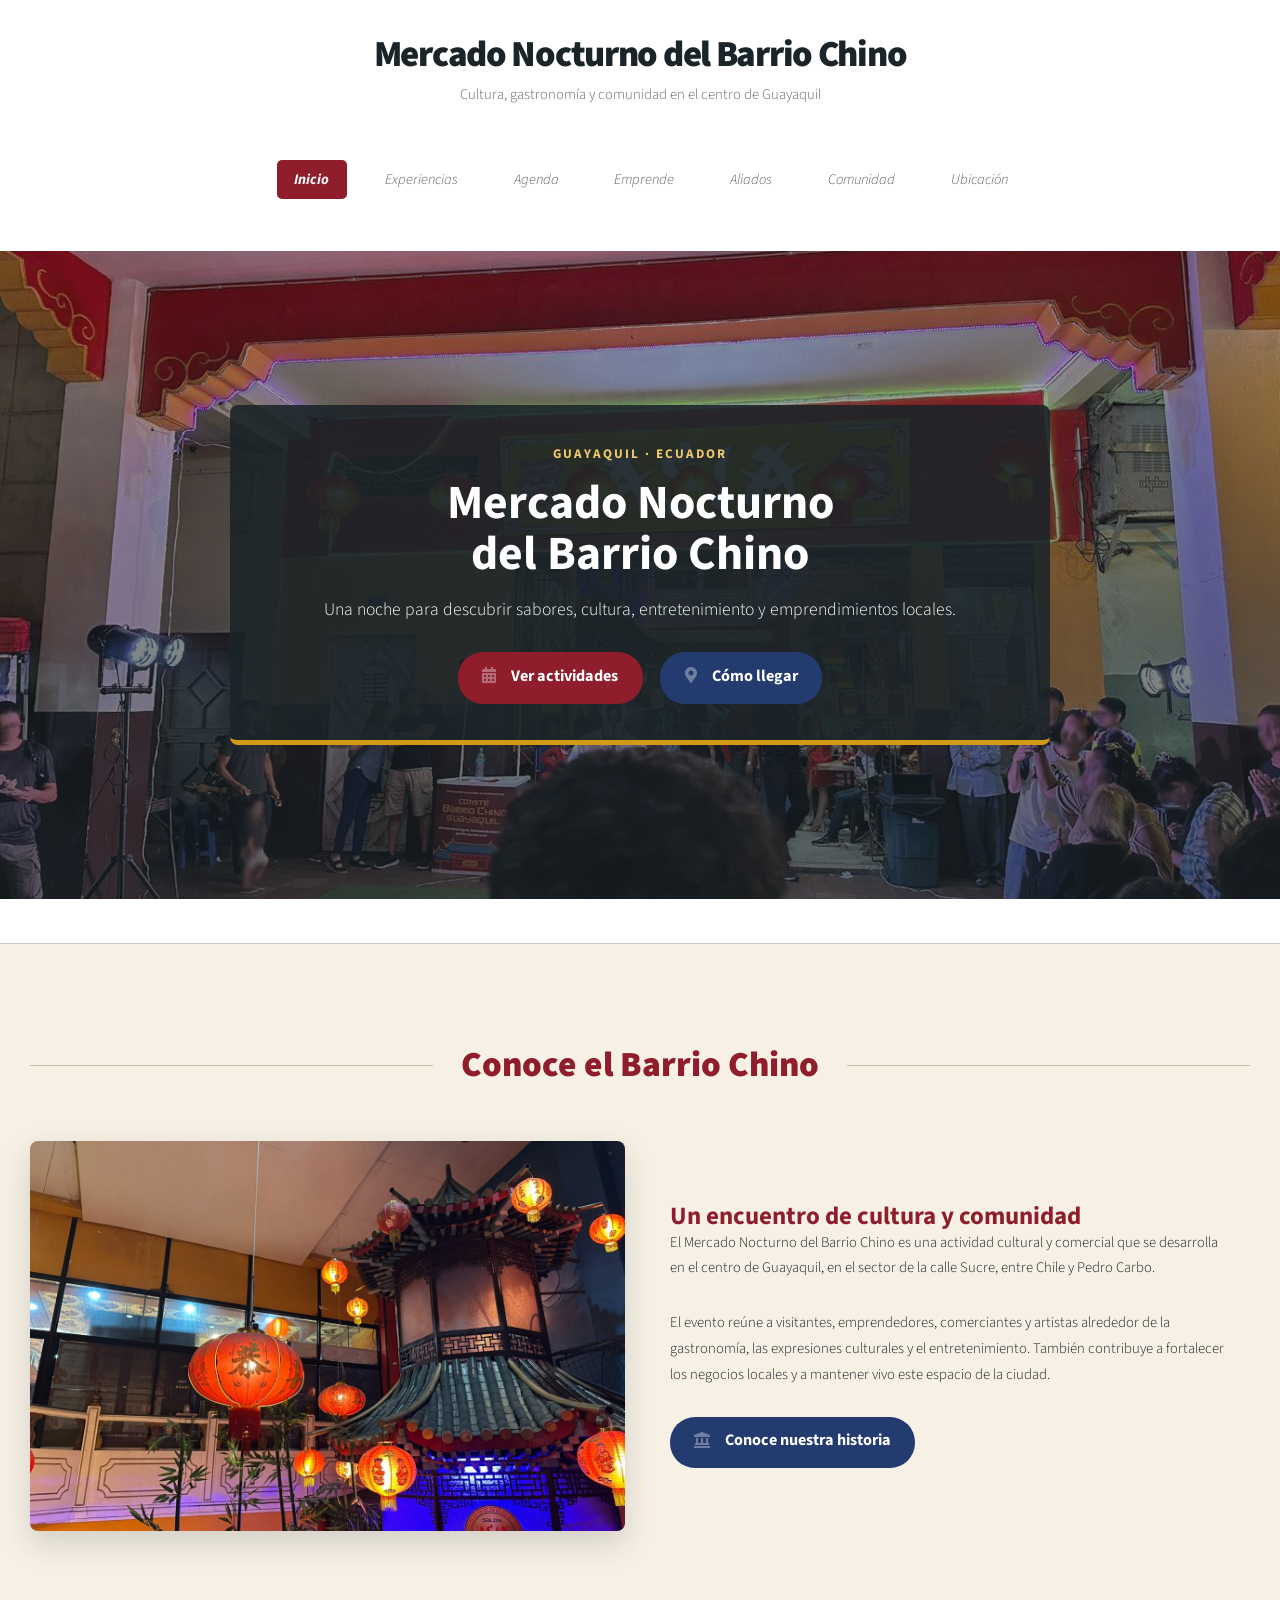
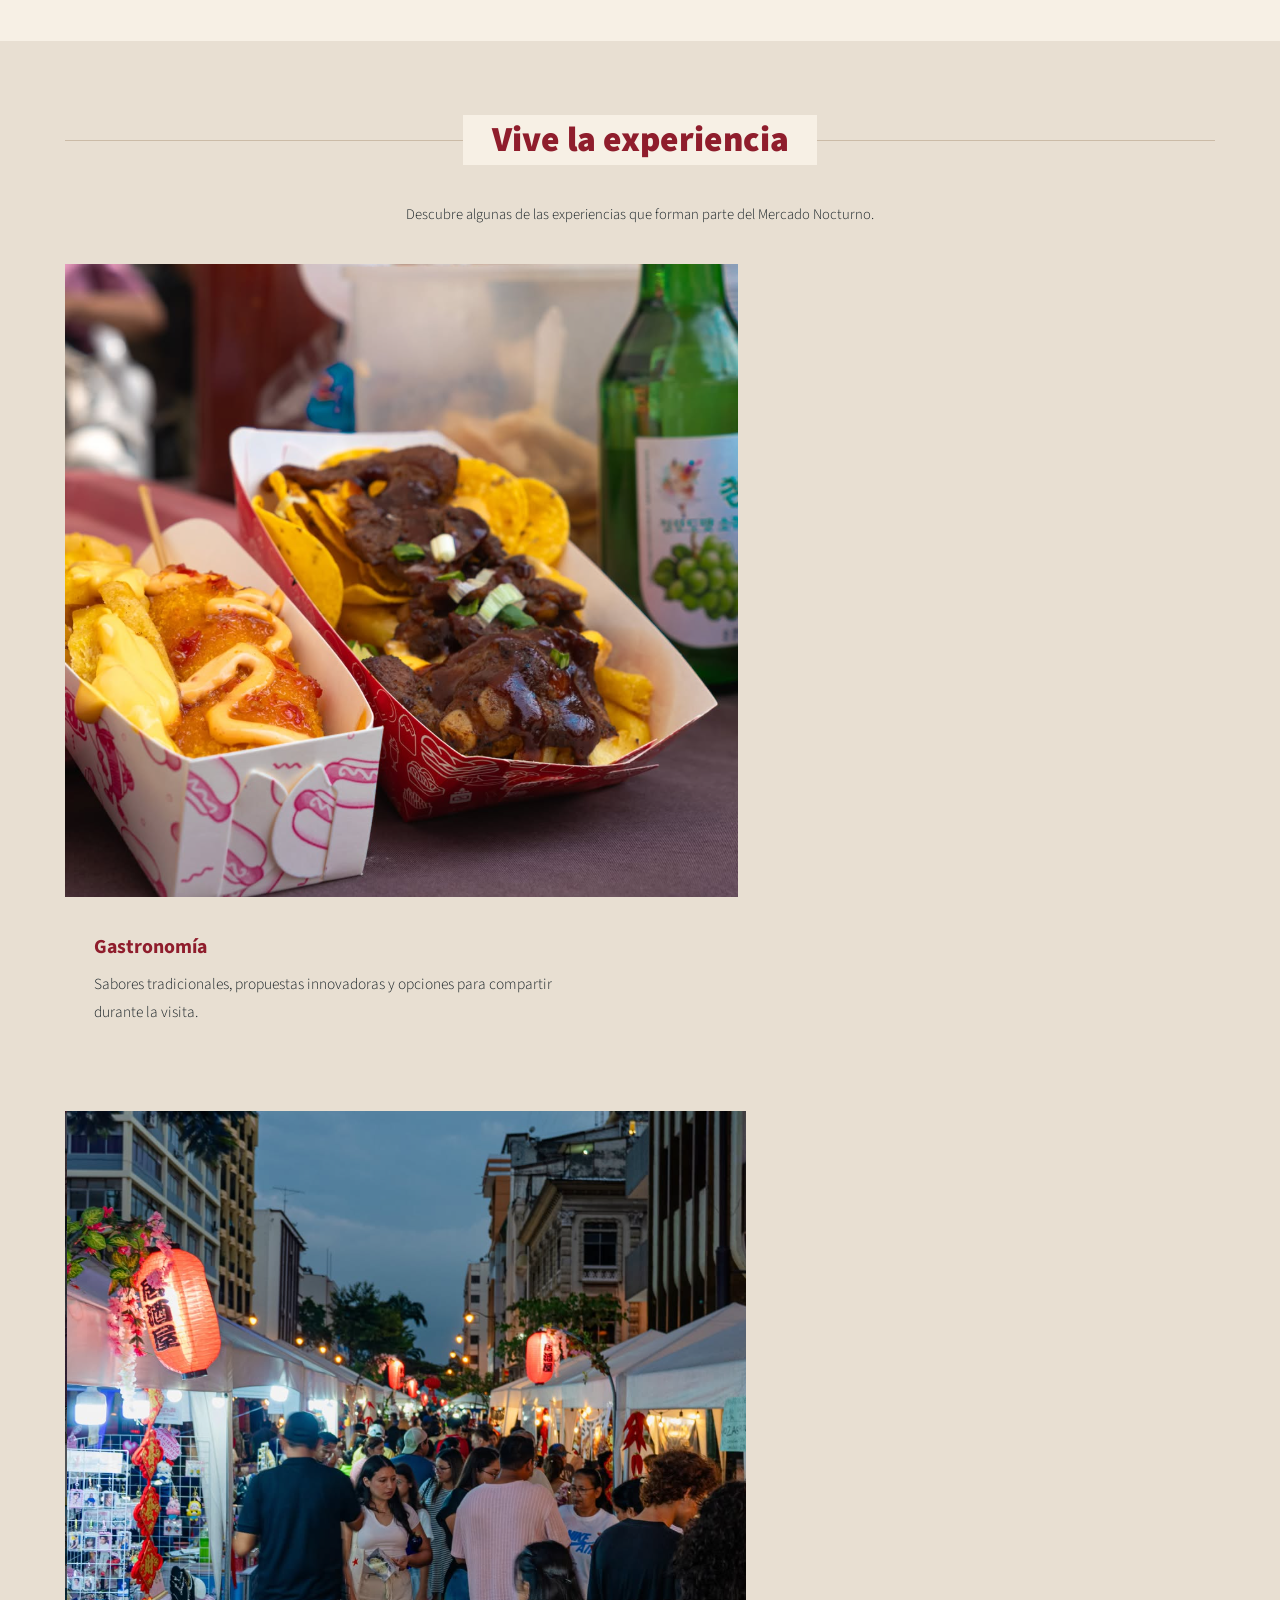
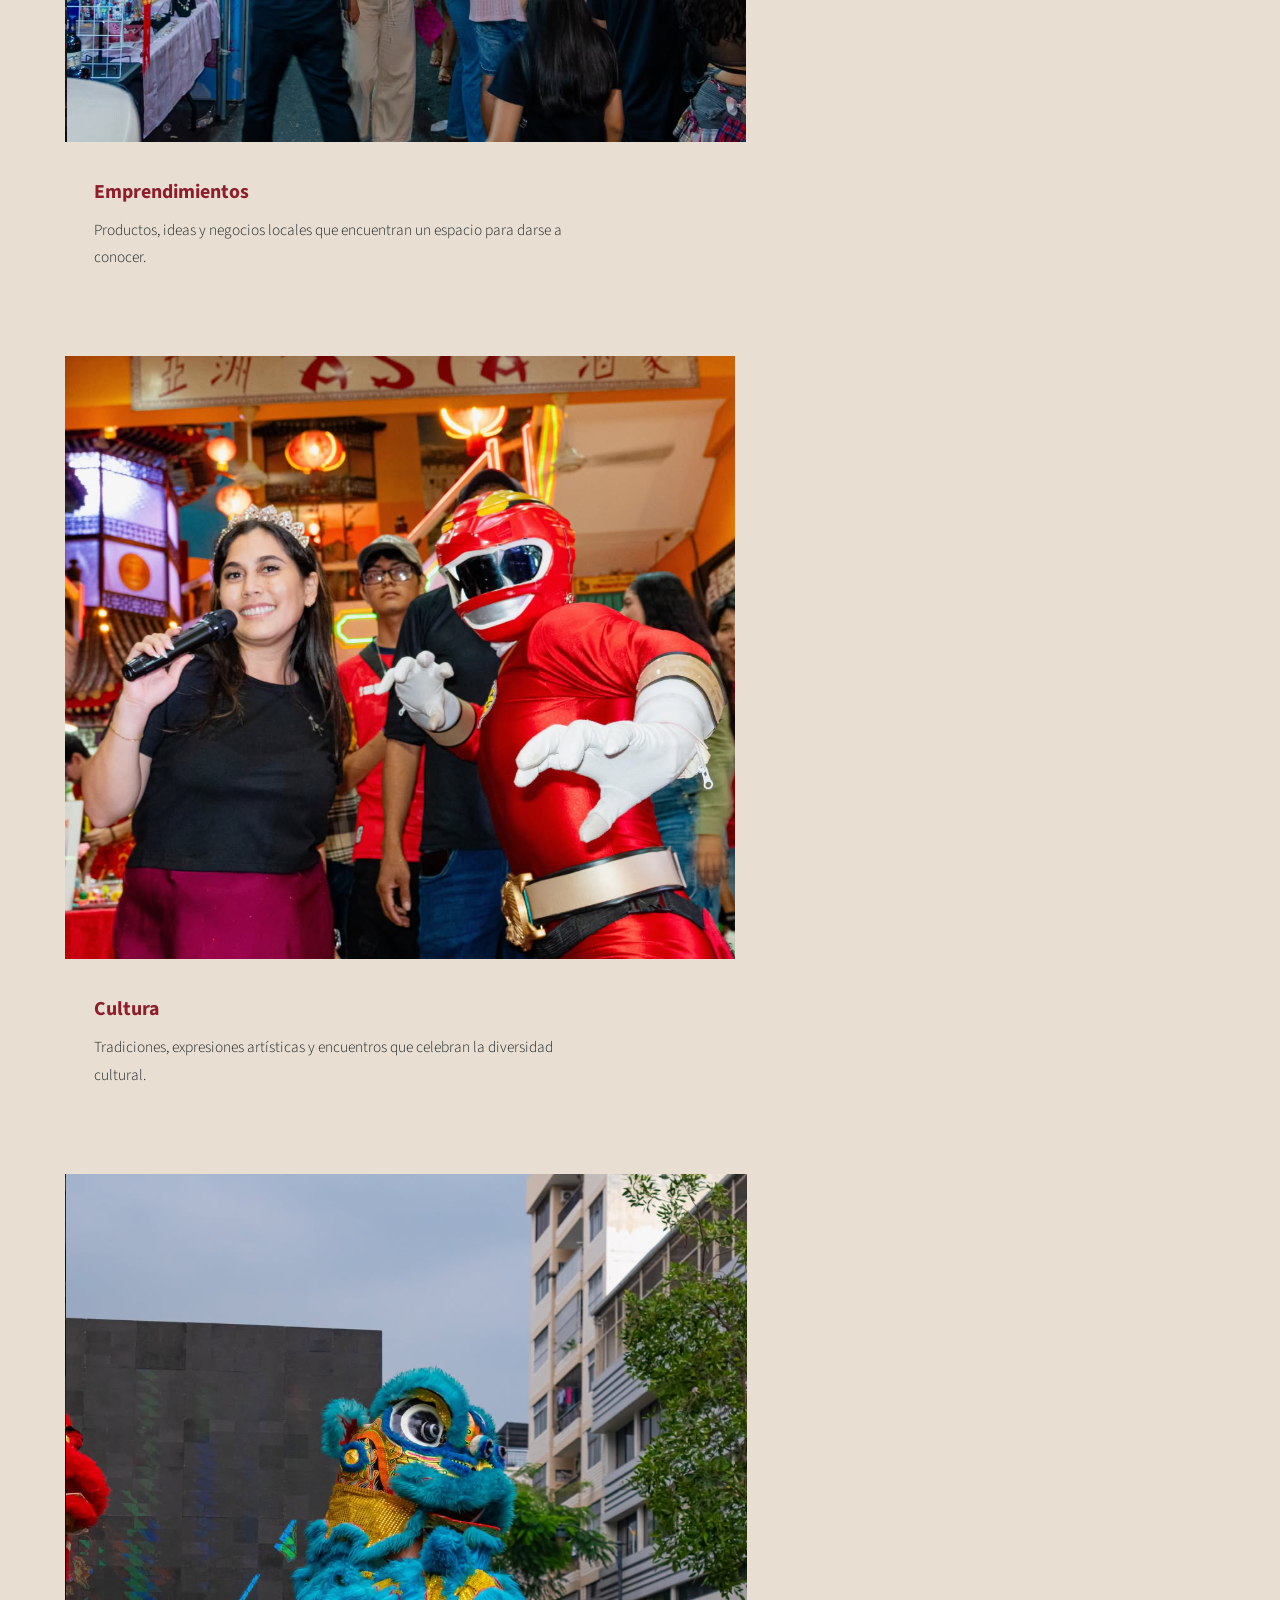
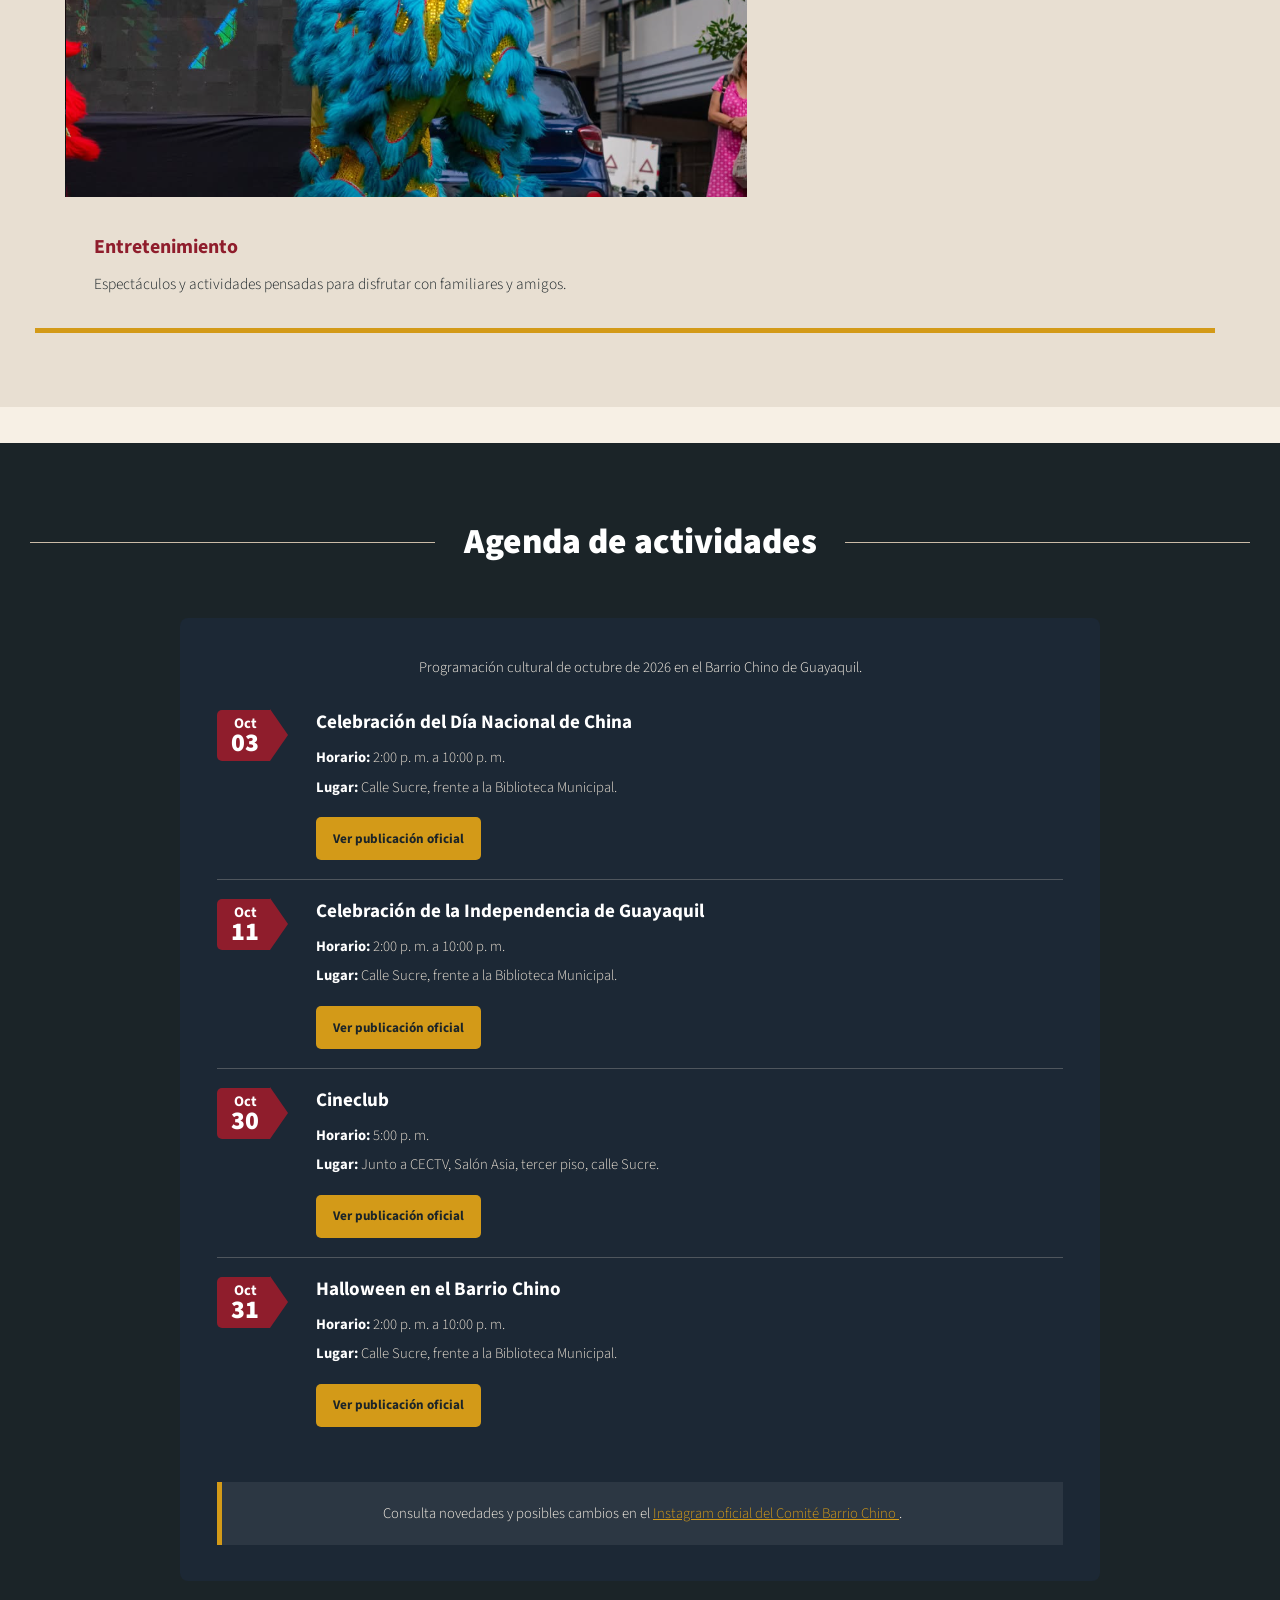
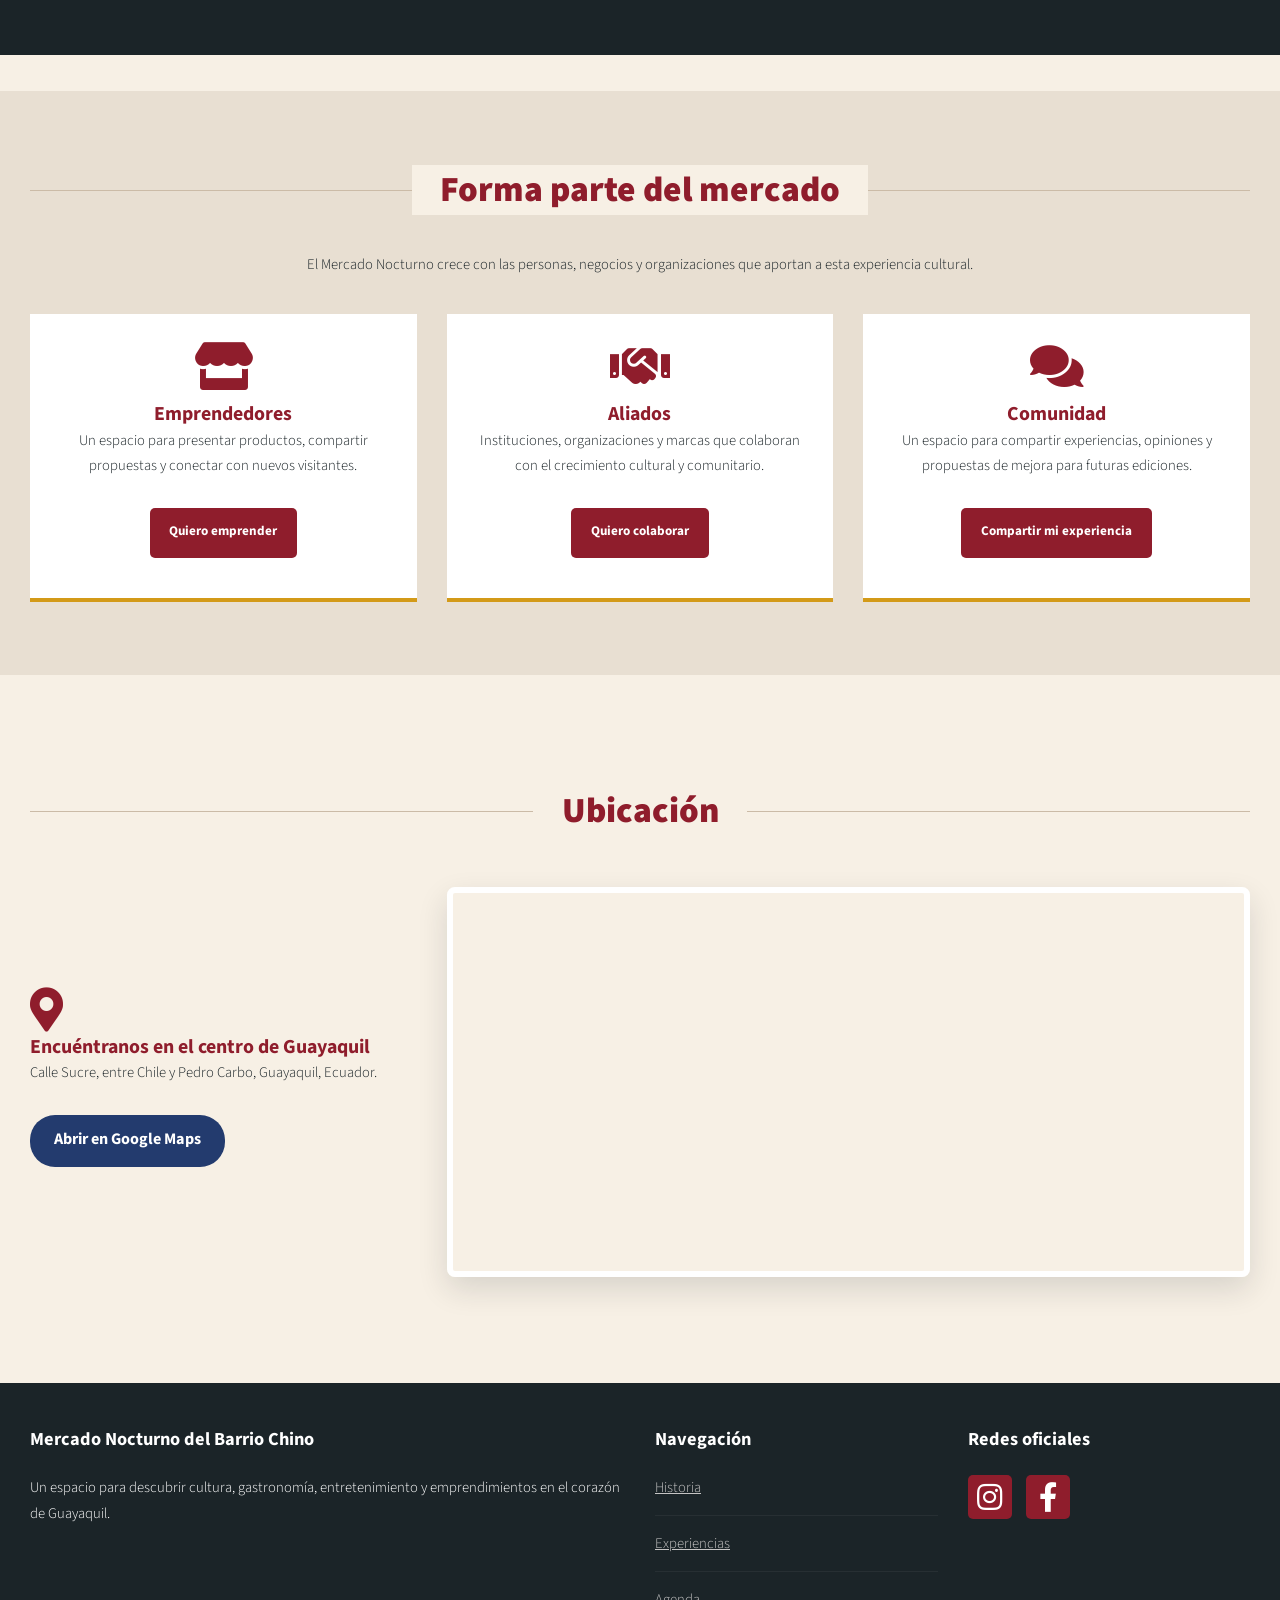
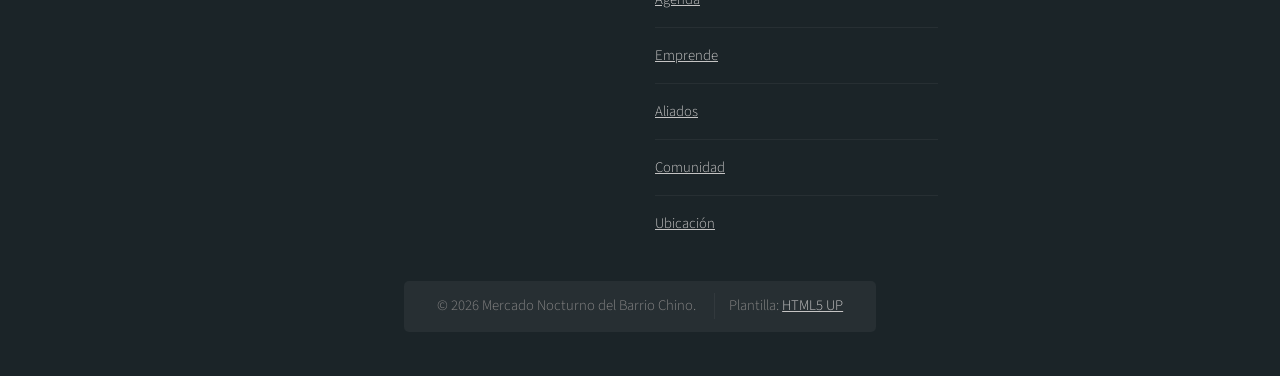
==== commit b93bde11: "Merge branch 'main' into Dev1" ====
--- a/index.html
+++ b/index.html
@@ -24,7 +24,6 @@
             <nav id="nav">
                 <ul>
                     <li class="current"><a href="#inicio">Inicio</a></li>
-                    <li><a href="historia.html">Historia</a></li>
                     <li><a href="#experiencias">Experiencias</a></li>
                     <li><a href="#agenda">Agenda</a></li>
                     <li><a href="emprende.html">Emprende</a></li>
@@ -115,7 +114,7 @@
 
                     <div class="row">
                         <div class="col-6 col-12-small">
-                            <article class="box experiencia">
+                            <article class="box-experiencia">
                                 <img src="resources/images/gastronomia.png"
                                      alt="Platos gastronómicos del Mercado Nocturno">
                                 <div class="experiencia-contenido">
@@ -127,7 +126,7 @@
                         </div>
 
                         <div class="col-6 col-12-small">
-                            <article class="box experiencia">
+                            <article class="box-experiencia">
                                 <img src="resources/images/emprendimiento.png"
                                      alt="Puestos de emprendedores del Mercado Nocturno">
                                 <div class="experiencia-contenido">
@@ -139,7 +138,7 @@
                         </div>
 
                         <div class="col-6 col-12-small">
-                            <article class="box experiencia">
+                            <article class="box-experiencia">
                                 <img src="resources/images/cultura.png"
                                      alt="Presentaciones culturales del Mercado Nocturno">
                                 <div class="experiencia-contenido">
@@ -151,7 +150,7 @@
                         </div>
 
                         <div class="col-6 col-12-small">
-                            <article class="box experiencia">
+                            <article class="box-experiencia">
                                 <img src="resources/images/entretenimiento.png"
                                      alt="Danza del león durante una actividad cultural">
                                 <div class="experiencia-contenido">
--- a/css/general.css
+++ b/css/general.css
@@ -102,29 +102,26 @@
     background-color: #ffffff;
     color: #8f1d2c;
     border-bottom: 5px solid #8f1d2c;
-    margin-bottom: 5px;
+}
+
+.button .texto{
+    color: var(--blanco);
+}
+
+.button:hover .texto {
+    color: var(--carbon);
 }
 
 /* botones alternativos */
 
 .button.alt {
-    background-color: var(--azul-oscuro);
-    color: var(--blanco);
-    border-bottom-color: transparent;
+    background-color: #233b6e;
+    border-radius: 25px;
 }
 
 .button.alt:hover {
-    background-color: var(--blanco);
-    color: var(--azul-oscuro);
-    border-bottom-color: var(--azul-oscuro);
-}
-
-/* botones al presionar */
-
-.button:active,
-button.button:active {
-    transform: none;
-    box-shadow: none;
+    background-color: #ffffff;
+    border-bottom: 5px solid #233b6e;
 }
 
 
--- a/css/landing.css
+++ b/css/landing.css
@@ -91,6 +91,38 @@
     border-bottom: 5px solid var(--dorado);
 }
 
+.experiencias .conteiner {
+    max-width: 1100px;
+    margin: 0 auto;
+    text-align: center;
+    align-items: center;
+}
+
+.experiencias .row {
+    display: flex;
+    flex-wrap: wrap;
+    align-items: center;
+    gap: 25px;
+}
+
+.experiencias .box-experiencias {
+    flex: 1 500px;
+    max-width: 500px;
+    overflow: hidden;
+    background-color: #f7f0e5;
+    color: #233b6e;
+    border-bottom: 0px solid #d39a18;
+    border-radius: 12px;
+    box-shadow: 0 5px 15px #17131625;
+    transition: transform 0.25s ease, box-shadow 0.25s ease;
+}
+
+.experiencias .box-experiencias:hover {
+    transform: translateY(-5px);
+    box-shadow: 0 12px 25px #17131645;
+    border-bottom: 5px solid #d39a18;;
+}
+
 .experiencia img {
     display: block;
     width: 100%;
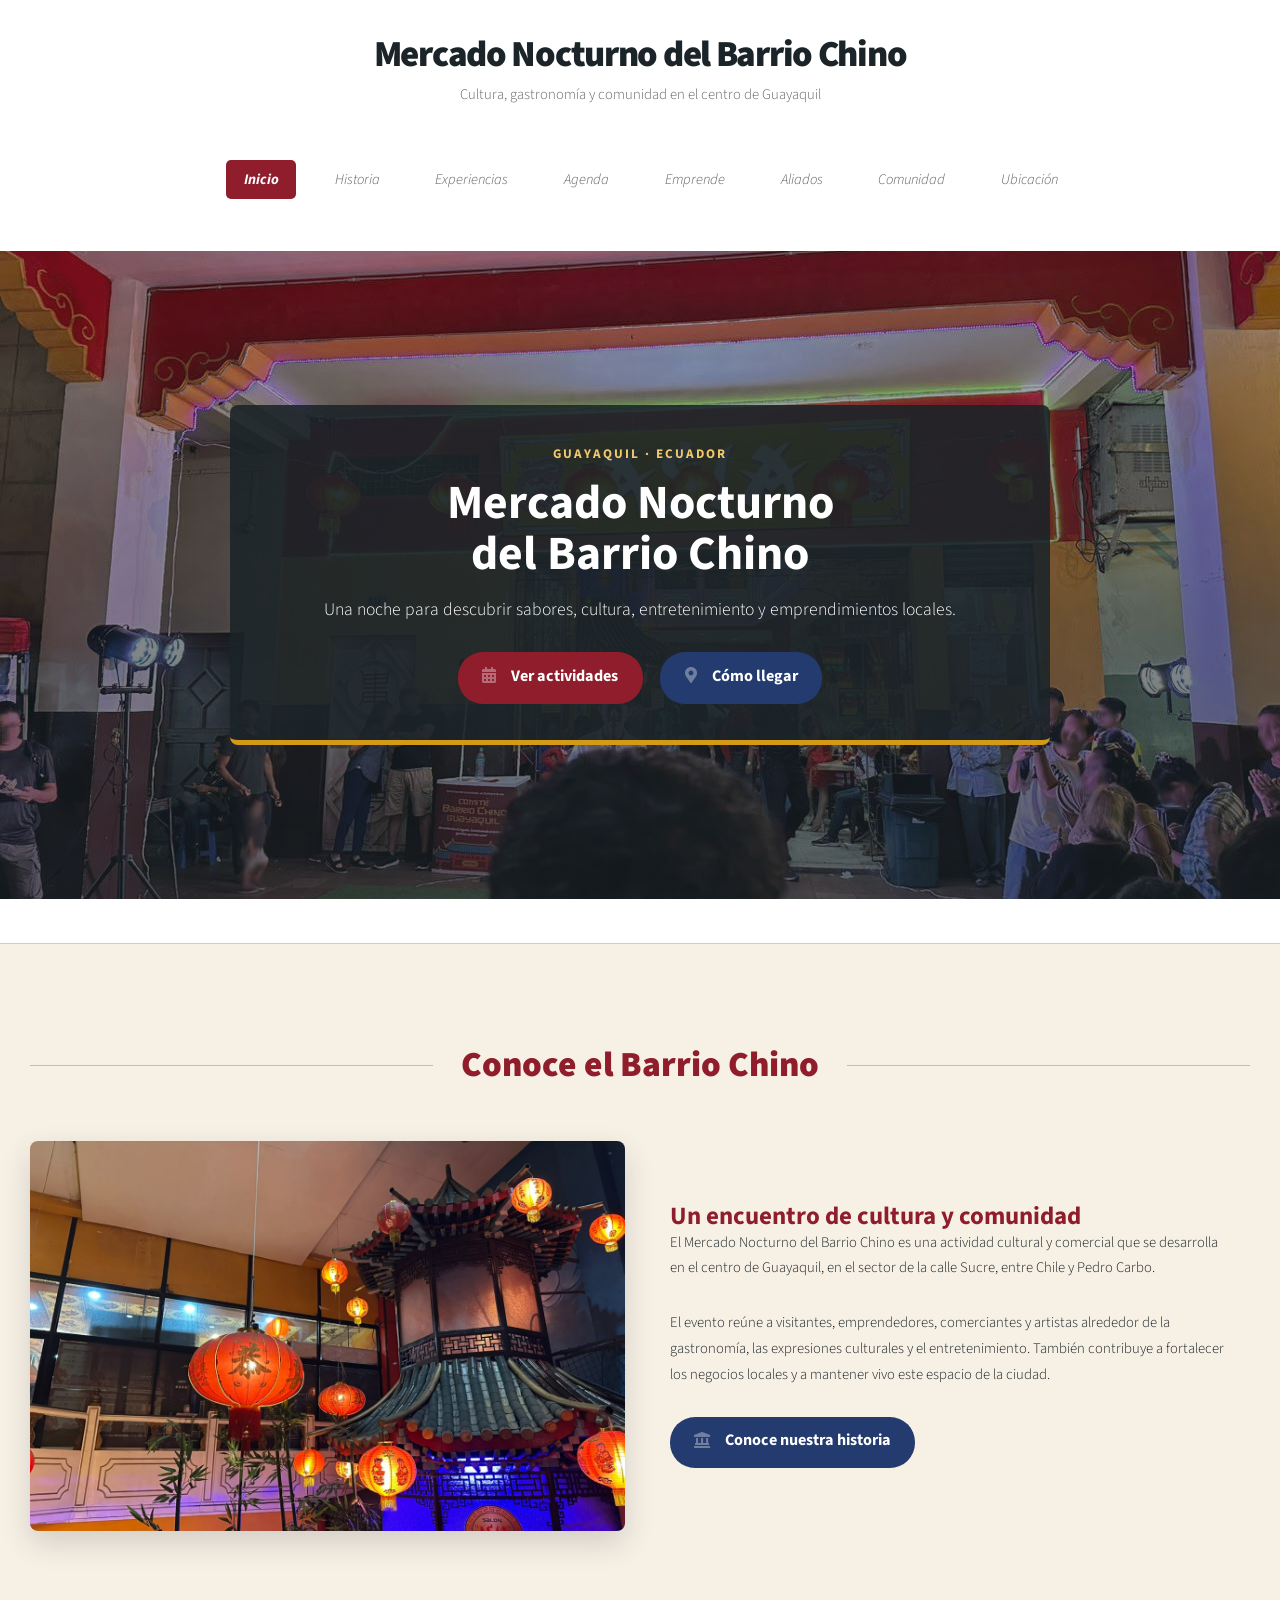
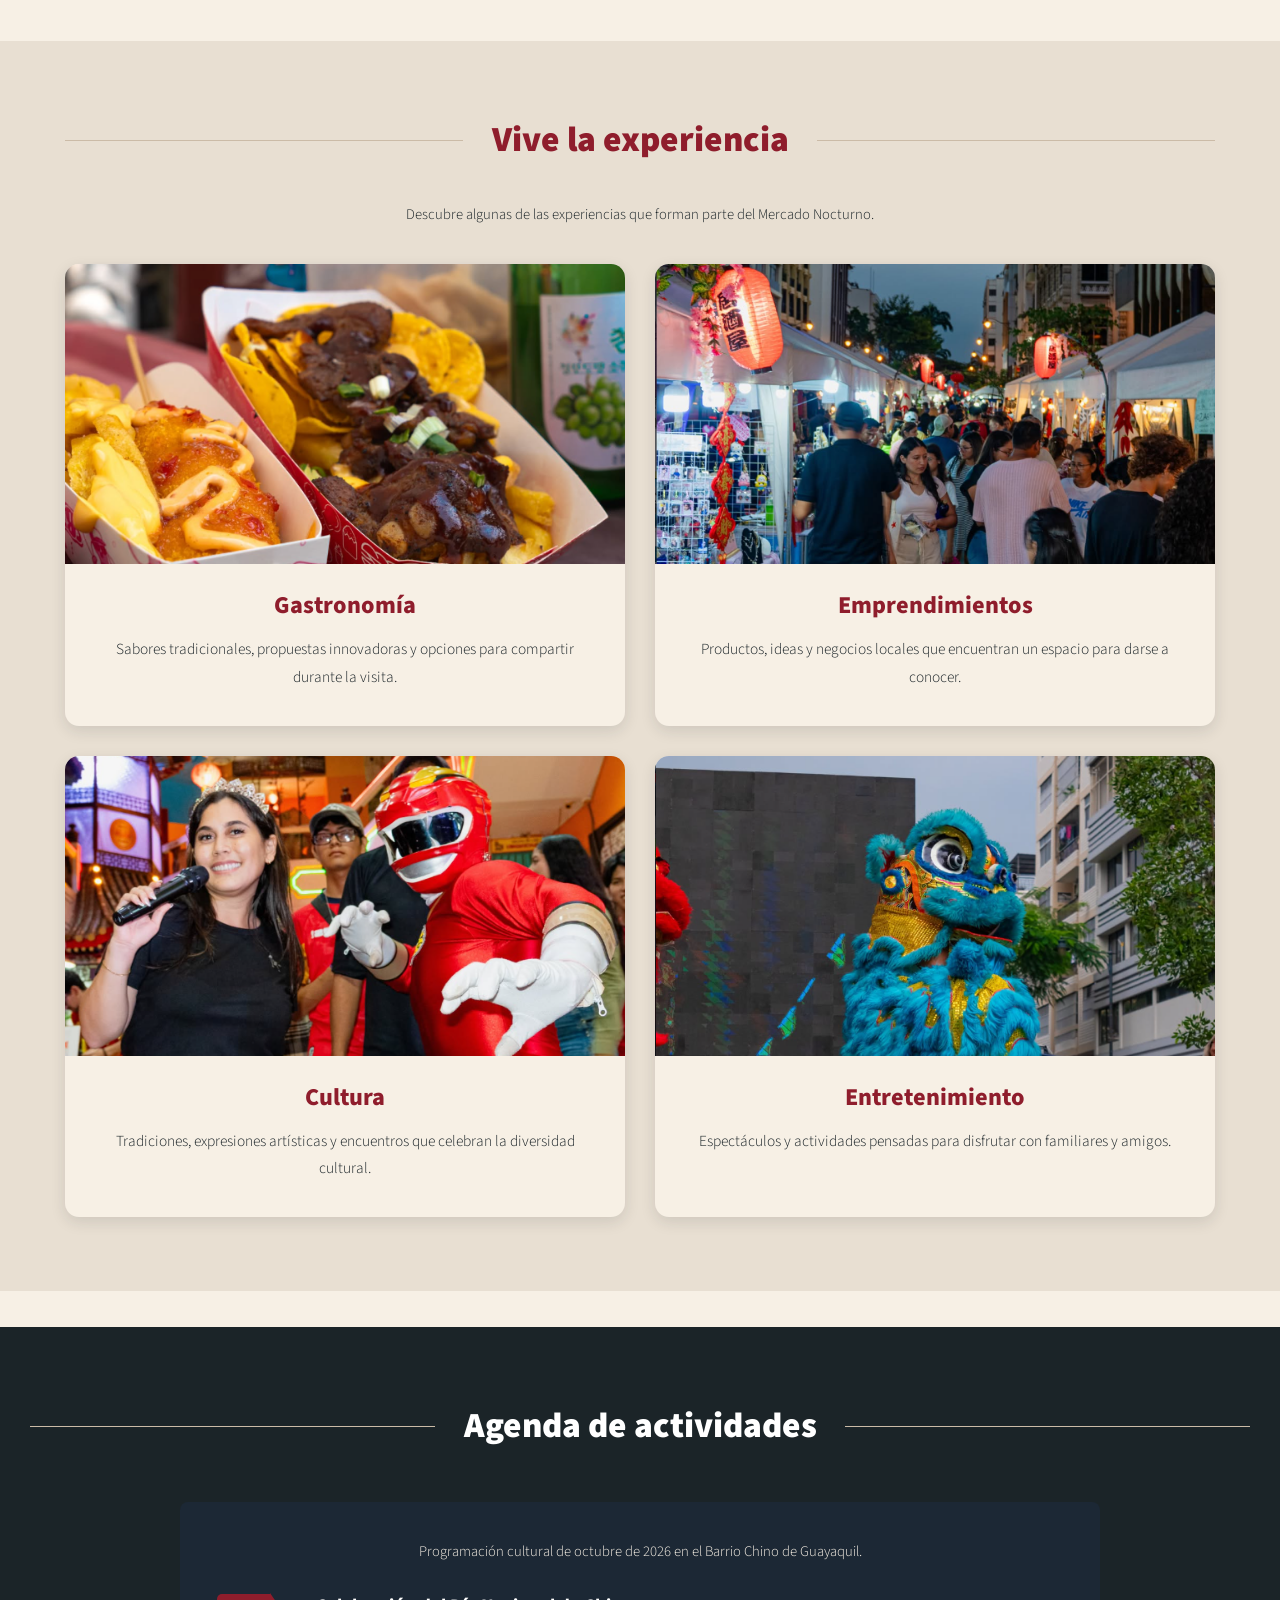
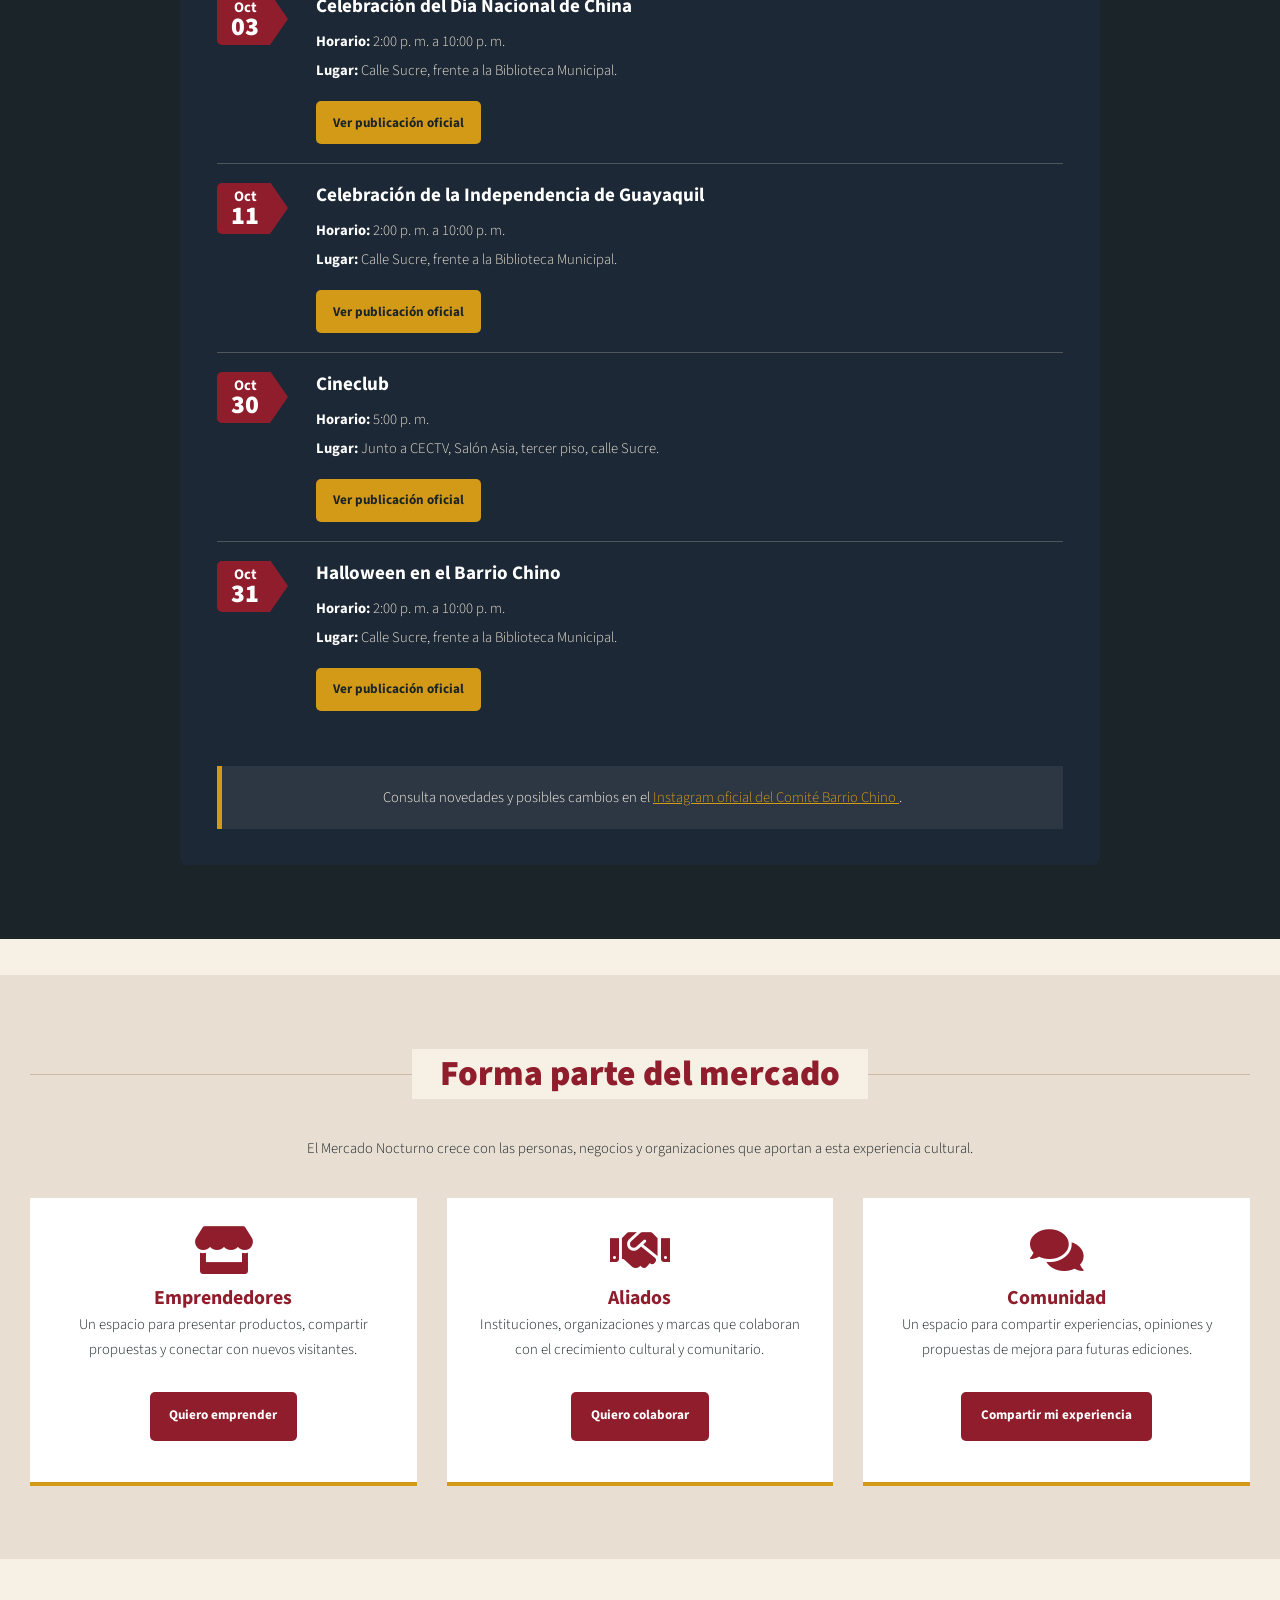
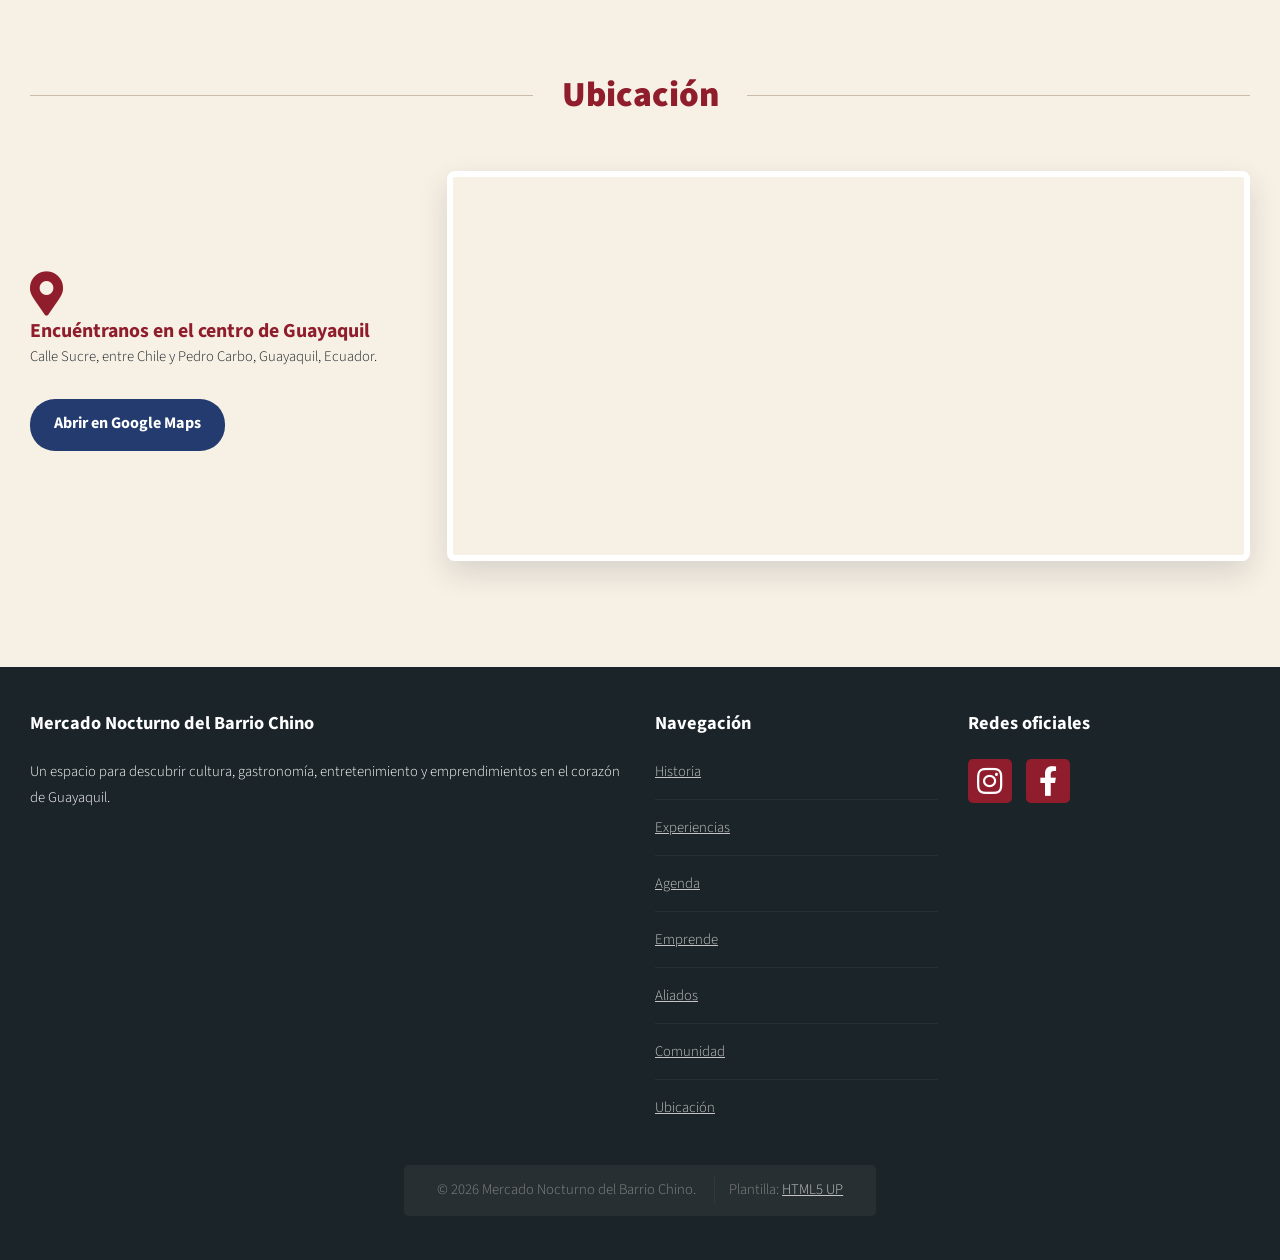
==== commit 584776ae: "Landing Correccion de las animaciones de las tarjetas." ====
--- a/index.html
+++ b/index.html
@@ -24,6 +24,7 @@
             <nav id="nav">
                 <ul>
                     <li class="current"><a href="#inicio">Inicio</a></li>
+                    <li><a href="historia.html">Historia</a></li>
                     <li><a href="#experiencias">Experiencias</a></li>
                     <li><a href="#agenda">Agenda</a></li>
                     <li><a href="emprende.html">Emprende</a></li>
--- a/css/landing.css
+++ b/css/landing.css
@@ -1,4 +1,3 @@
-
 /* banner */
 
 #banner {
@@ -69,7 +68,6 @@
 }
 
 
-
 /* experiencias */
 
 .experiencias {
@@ -82,99 +80,102 @@
     margin: 0 auto;
 }
 
+#main .experiencias header.major h2 {
+    background-color: var(--marfil-tostado);
+    color: var(--rojo-vino);
+}
+
+.experiencias .introduccion-seccion {
+    color: var(--carbon);
+}
+
 /* distribucion */
 
 .experiencias .row {
     display: grid;
+    grid-template-columns: repeat(2, minmax(0, 1fr));
+    gap: 30px;
+    margin: 0;
+}
+
+.experiencias .row > div {
+    width: 100%;
+    min-width: 0;
+    max-width: none;
+    padding: 0;
+}
+
+
+/* tarjetas */
+
+.experiencias .box-experiencia {
+    display: flex;
+    flex-direction: column;
+    width: 100%;
+    height: 100%;
+    margin: 0;
     padding: 0;
     overflow: hidden;
-    border-bottom: 5px solid var(--dorado);
-}
-
-.experiencias .conteiner {
-    max-width: 1100px;
-    margin: 0 auto;
+    background-color: var(--marfil);
+    border: 0;
+    border-bottom: 5px solid transparent;
+    border-radius: 14px;
+    box-shadow: 0 5px 15px rgba(27, 36, 40, 0.12);
+    box-sizing: border-box;
+    transform: translateY(0);
+    transition: transform 0.25s ease,
+                box-shadow 0.25s ease,
+                border-color 0.25s ease;
+}
+
+/* animacion al pasar el mouse */
+
+.experiencias .box-experiencia:hover {
+    transform: translateY(-5px);
+    box-shadow: 0 12px 25px rgba(27, 36, 40, 0.20);
+    border-bottom-color: var(--dorado);
+}
+
+
+/* imagenes */
+
+.experiencias .box-experiencia > img {
+    display: block;
+    flex: 0 0 auto;
+    width: 100%;
+    max-width: 100%;
+    min-width: 0;
+    height: 300px;
+    margin: 0;
+    padding: 0;
+    object-fit: cover;
+    border: none;
+    border-radius: 0;
+    box-sizing: border-box;
+}
+
+/* contenido */
+
+.experiencias .experiencia-contenido {
+    flex: 1;
+    width: 100%;
+    padding: 2em;
     text-align: center;
-    align-items: center;
-}
-
-.experiencias .row {
-    display: flex;
-    flex-wrap: wrap;
-    align-items: center;
-    gap: 25px;
-}
-
-.experiencias .box-experiencias {
-    flex: 1 500px;
-    max-width: 500px;
-    overflow: hidden;
-    background-color: #f7f0e5;
-    color: #233b6e;
-    border-bottom: 0px solid #d39a18;
-    border-radius: 12px;
-    box-shadow: 0 5px 15px #17131625;
-    transition: transform 0.25s ease, box-shadow 0.25s ease;
-}
-
-.experiencias .box-experiencias:hover {
-    transform: translateY(-5px);
-    box-shadow: 0 12px 25px #17131645;
-    border-bottom: 5px solid #d39a18;;
-}
-
-.experiencia img {
-    display: block;
-    width: 100%;
-    height: 280px;
-    object-fit: cover;
-}
-
-.experiencia-contenido {
-    padding: 2em;
-}
-
-.experiencia-contenido h3 {
-    margin-bottom: 0.55em;
-    color: var(--rojo-vino);
-}
-
-.experiencia-contenido p {
+    box-sizing: border-box;
+}
+
+.experiencias .experiencia-contenido h3 {
+    margin-bottom: 0.7em;
+    color: var(--rojo-vino);
+    font-size: 1.65em;
+    font-weight: 800;
+}
+
+.experiencias .experiencia-contenido p {
     margin-bottom: 0;
     color: var(--carbon);
     font-size: 1.05em;
     line-height: 1.8;
-}
-
-/* responsive */
-
-@media screen and (max-width: 980px) {
-    .experiencias .row {
-        gap: 22px;
-    }
-
-    .experiencias .box-experiencia img {
-        height: 250px;
-    }
-}
-
-@media screen and (max-width: 736px) {
-    .experiencias {
-        padding: 3em 0;
-    }
-
-    .experiencias .row {
-        grid-template-columns: 1fr;
-        gap: 24px;
-    }
-
-    .experiencias .box-experiencia img {
-        height: 240px;
-    }
-
-    .experiencias .experiencia-contenido {
-        padding: 1.5em;
-    }
 }
 
 
@@ -280,7 +281,6 @@
 }
 
 
-
 /* participa */
 
 .participa {
@@ -332,6 +332,11 @@
 }
 
 .participacion-card .estado-desarrollo:hover {
+    background-color: var(--blanco);
+    color: var(--rojo-vino);
+    border-bottom-color: var(--rojo-vino);
+    box-shadow: none;
+    transform: none;
 }
 
 
@@ -380,8 +385,12 @@
         padding: 5em 1.5em;
     }
 
-    .experiencia img {
-        height: 240px;
+    .experiencias .row {
+        gap: 22px;
+    }
+
+    .experiencias .box-experiencia > img {
+        height: 250px;
     }
 
     .agenda-contenido {
@@ -414,15 +423,20 @@
         padding: 1em 0;
     }
 
-    .experiencia {
-        height: auto;
-    }
-
-    .experiencia img {
-        height: 230px;
-    }
-
-    .experiencia-contenido {
+    .experiencias {
+        padding: 3em 0;
+    }
+
+    .experiencias .row {
+        grid-template-columns: 1fr;
+        gap: 24px;
+    }
+
+    .experiencias .box-experiencia > img {
+        height: 240px;
+    }
+
+    .experiencias .experiencia-contenido {
         padding: 1.5em;
     }
 
@@ -441,4 +455,4 @@
     .mapa {
         height: 300px;
     }
-}
+}
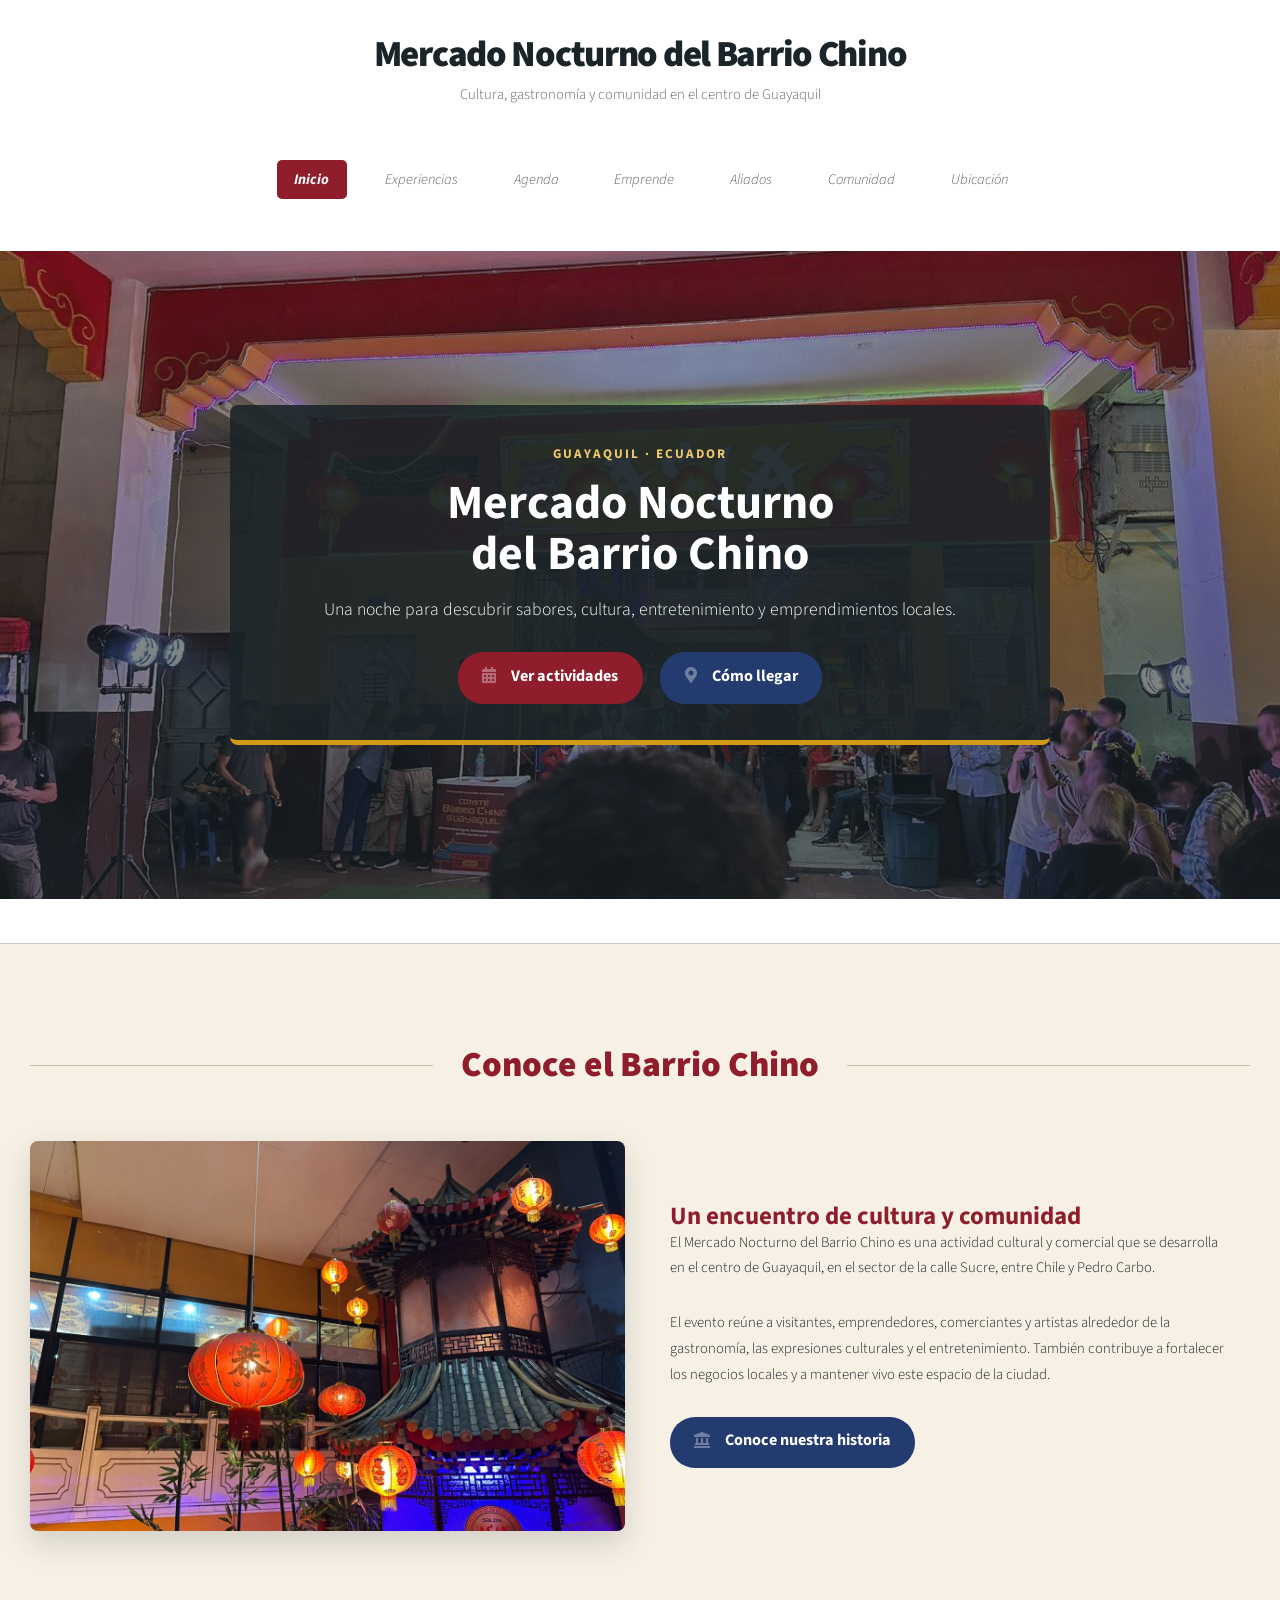
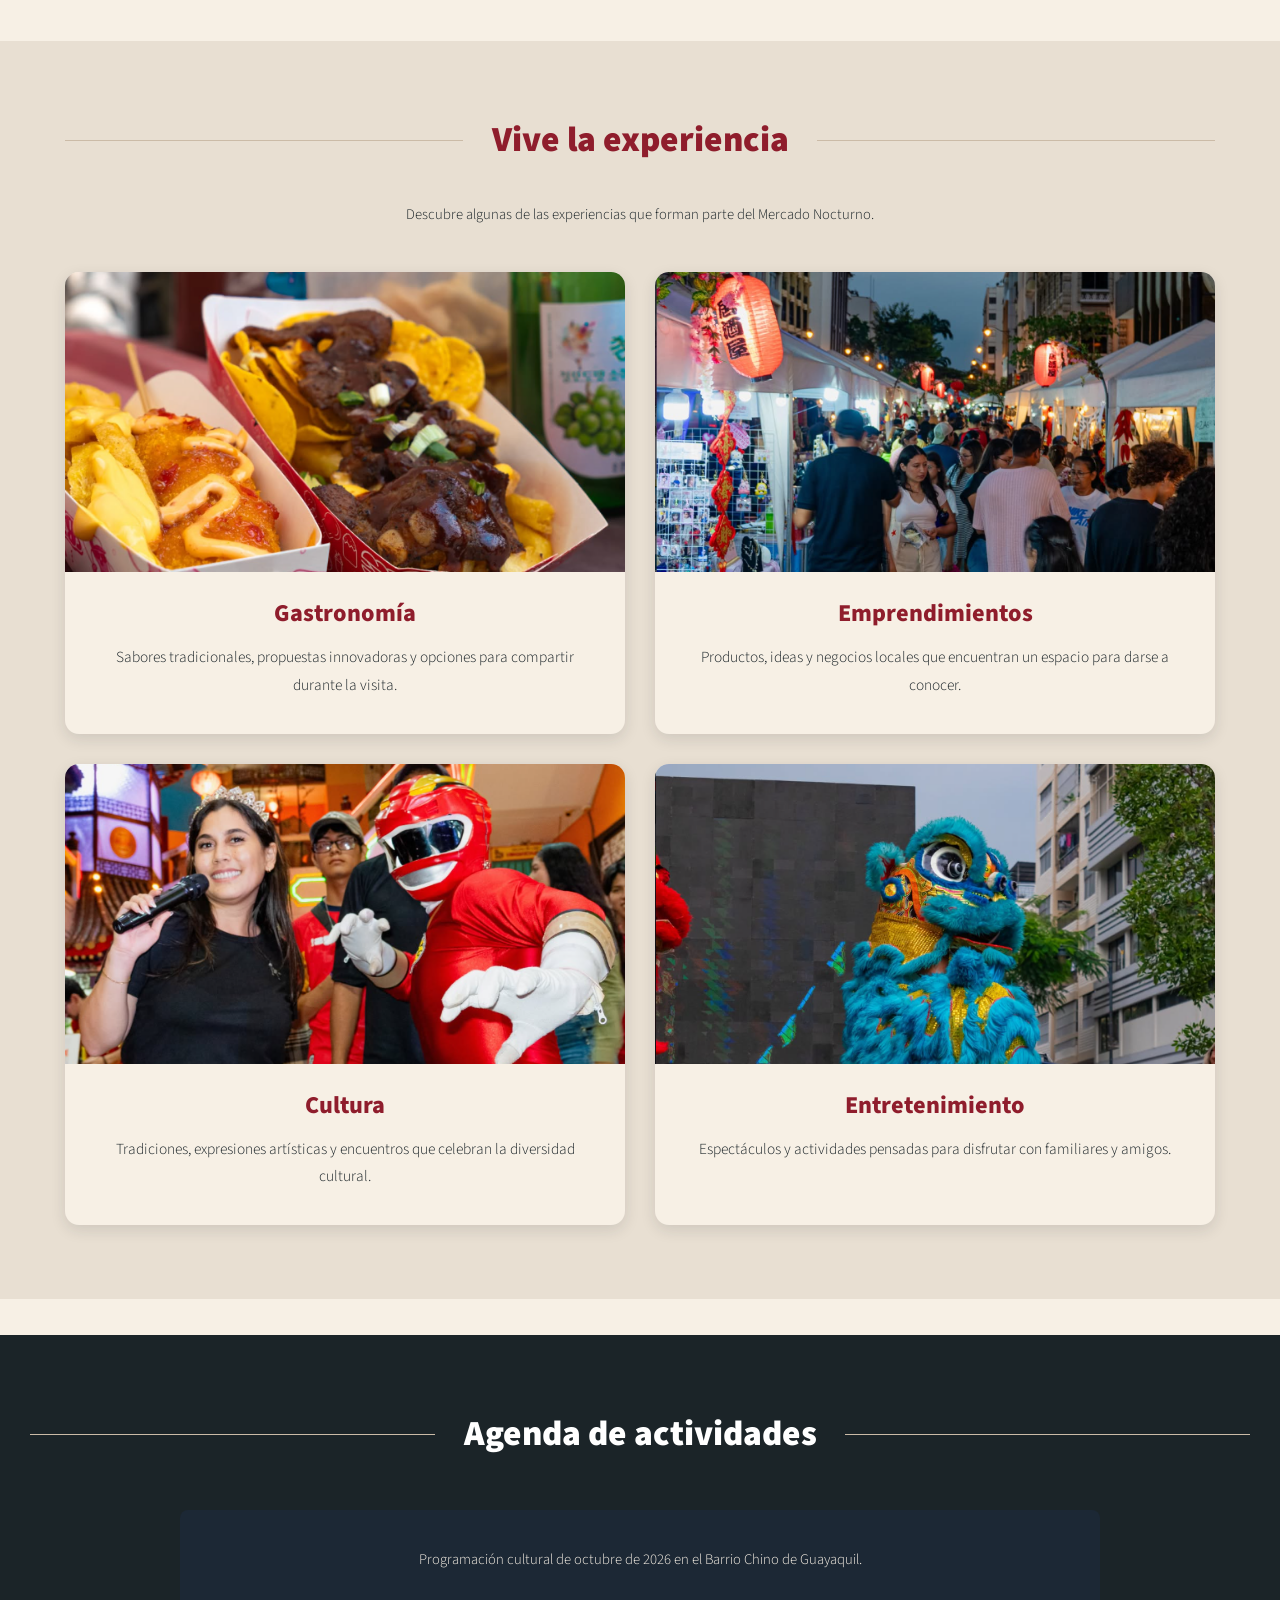
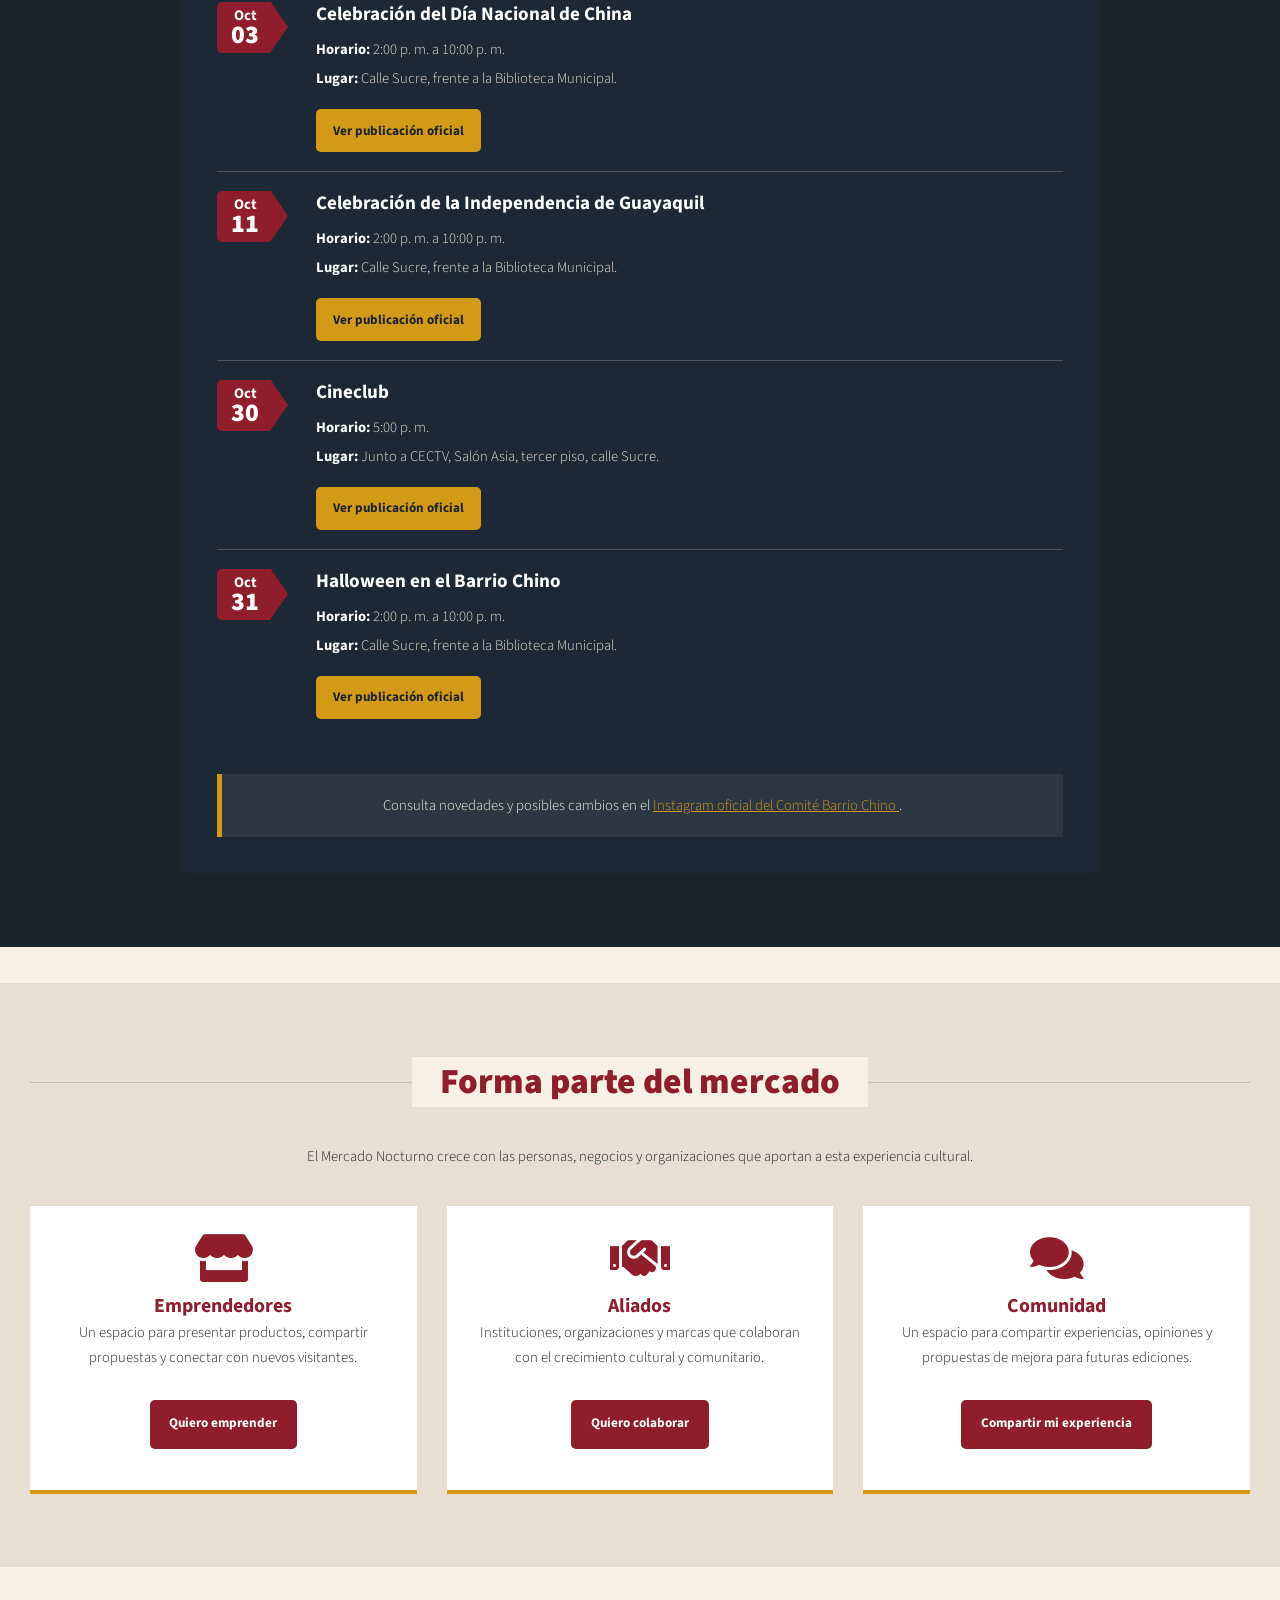
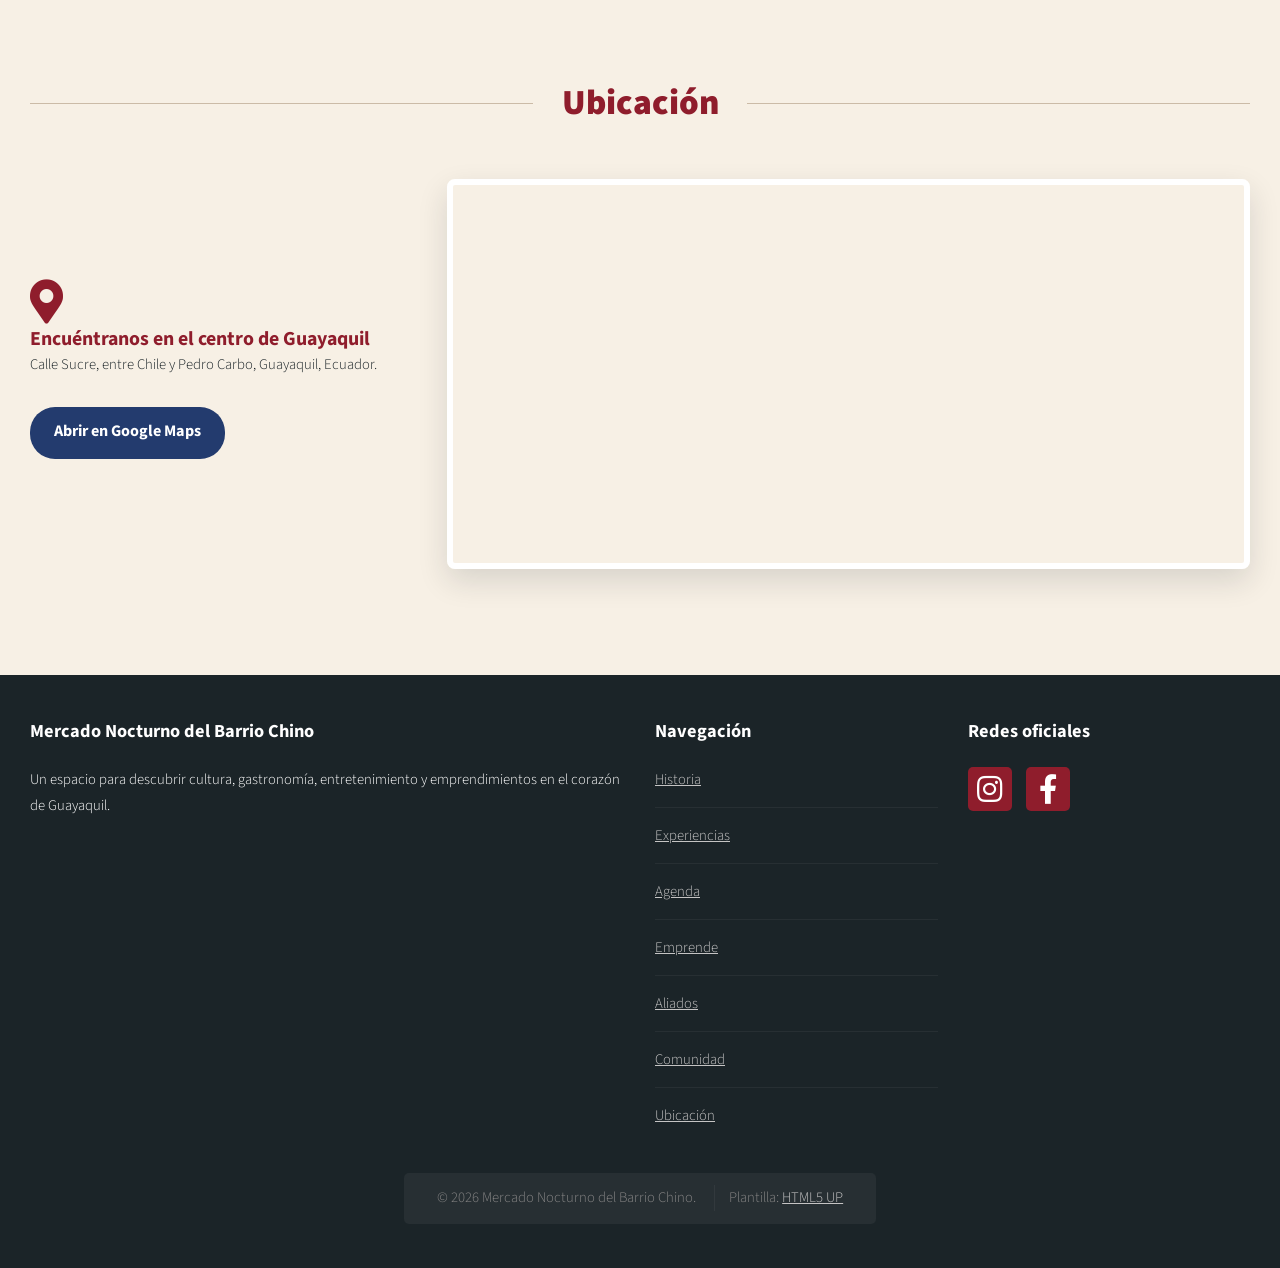
==== commit 38de7390: "Merge branch 'Dev1' of https://github.com/MigueAlb/Proyecto-02 into Dev1" ====
--- a/index.html
+++ b/index.html
@@ -24,7 +24,6 @@
             <nav id="nav">
                 <ul>
                     <li class="current"><a href="#inicio">Inicio</a></li>
-                    <li><a href="historia.html">Historia</a></li>
                     <li><a href="#experiencias">Experiencias</a></li>
                     <li><a href="#agenda">Agenda</a></li>
                     <li><a href="emprende.html">Emprende</a></li>
--- a/css/landing.css
+++ b/css/landing.css
@@ -96,6 +96,7 @@
     grid-template-columns: repeat(2, minmax(0, 1fr));
     gap: 30px;
     margin: 0;
+    padding-top: 8px;
 }
 
 .experiencias .row > div {
@@ -104,6 +105,8 @@
     max-width: none;
     padding: 0;
 }
+
+
 
 
 /* tarjetas */
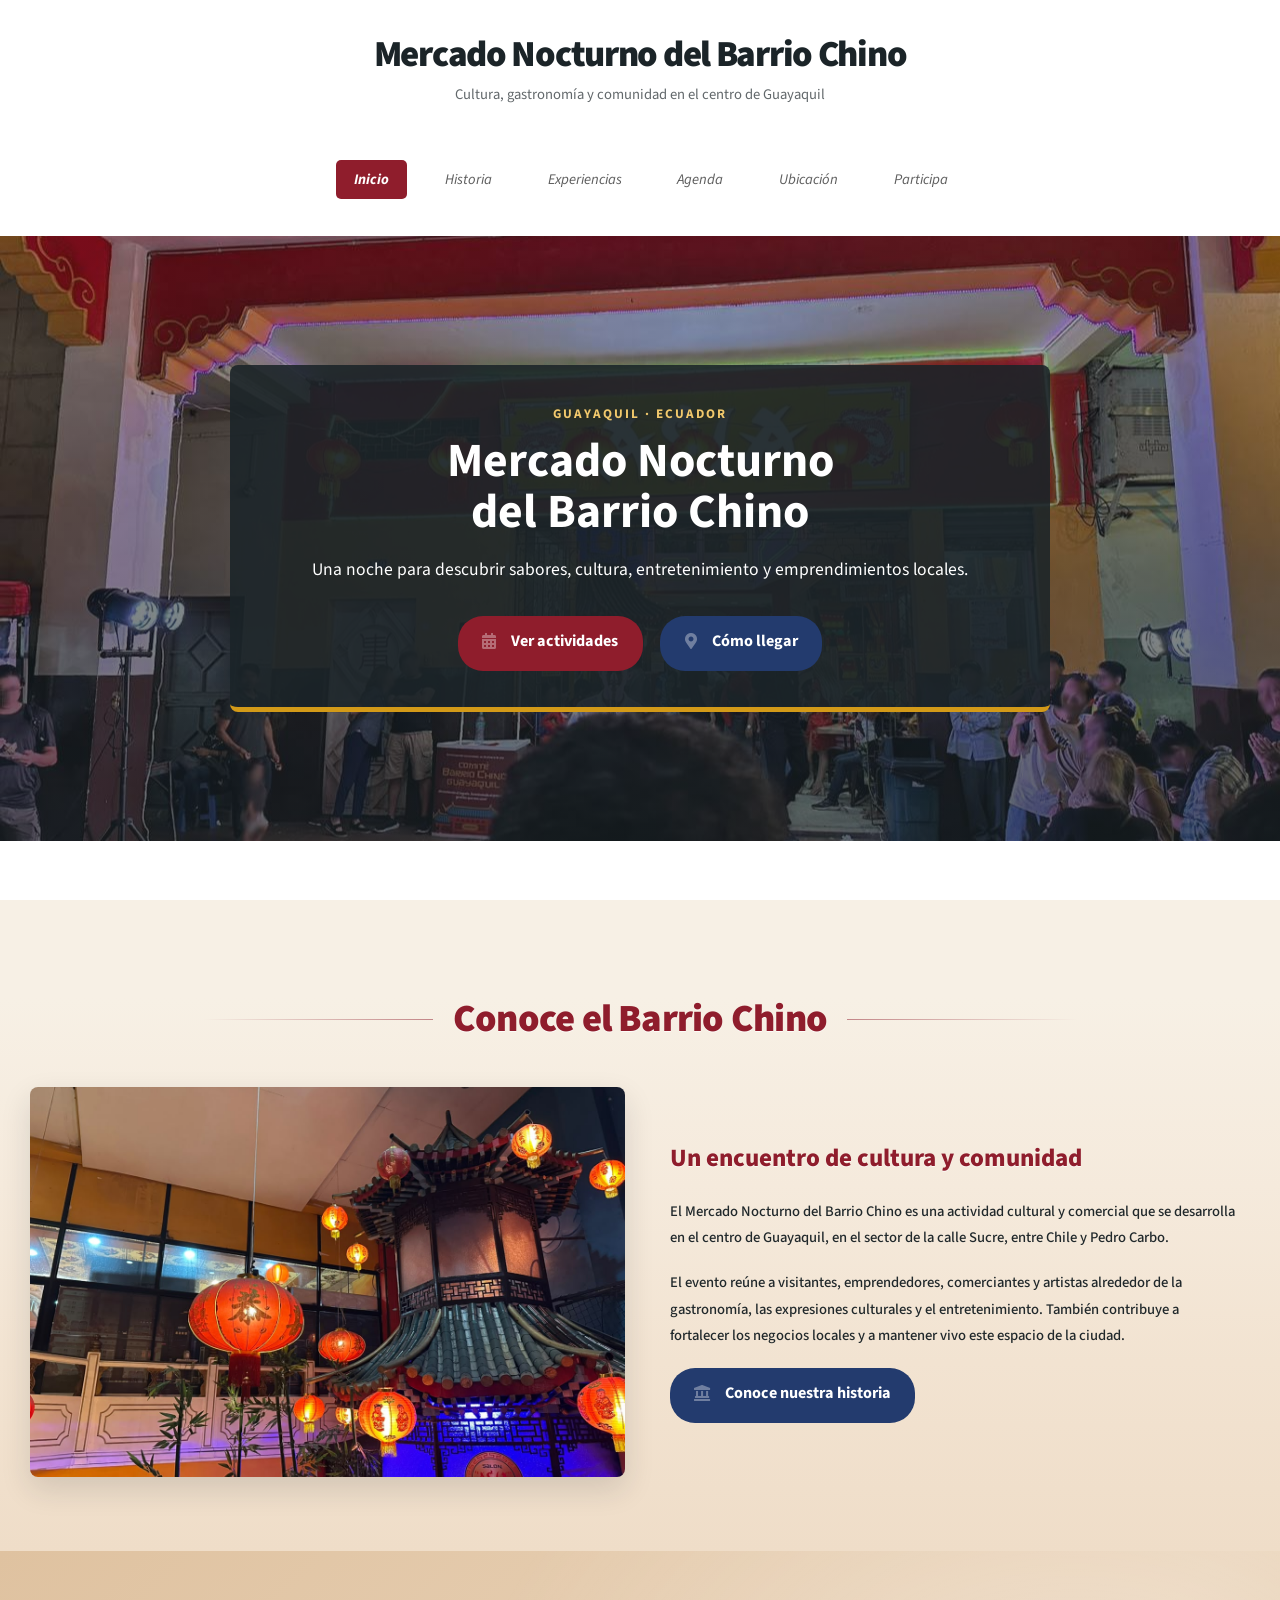
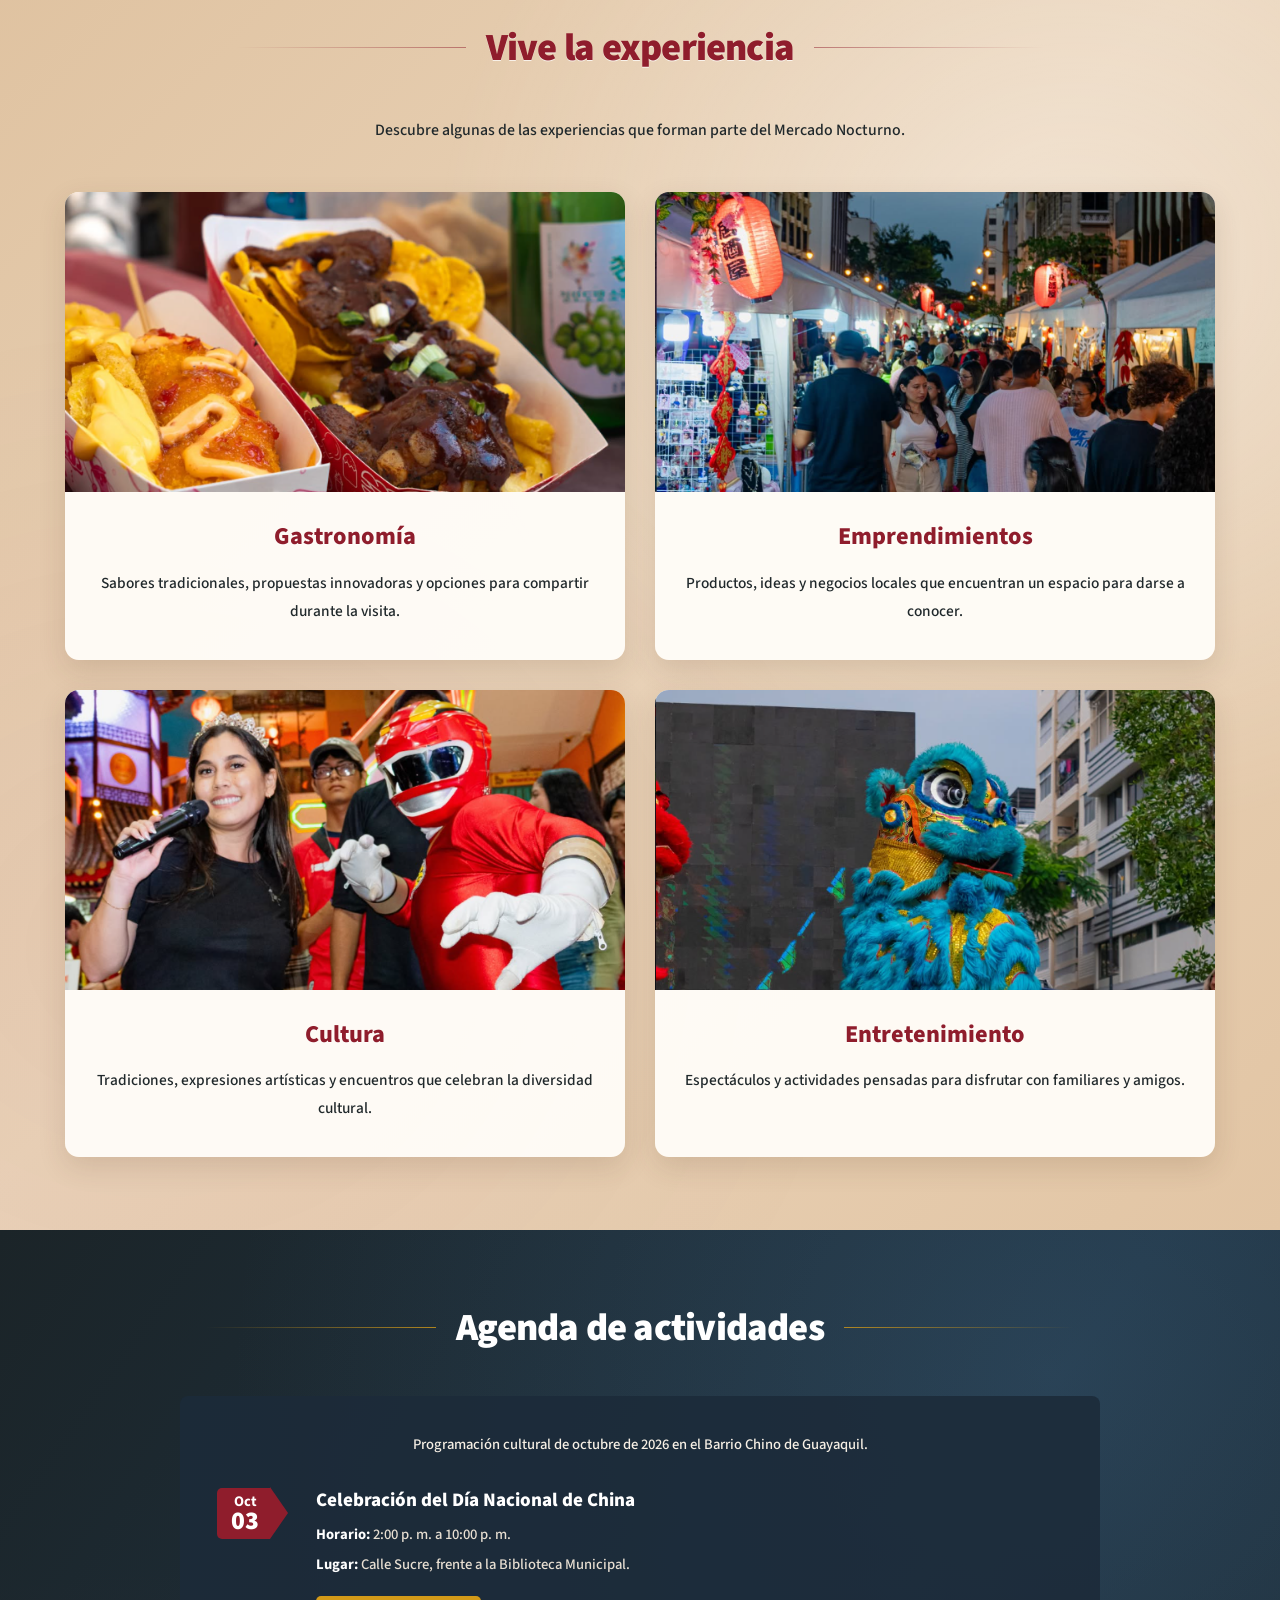
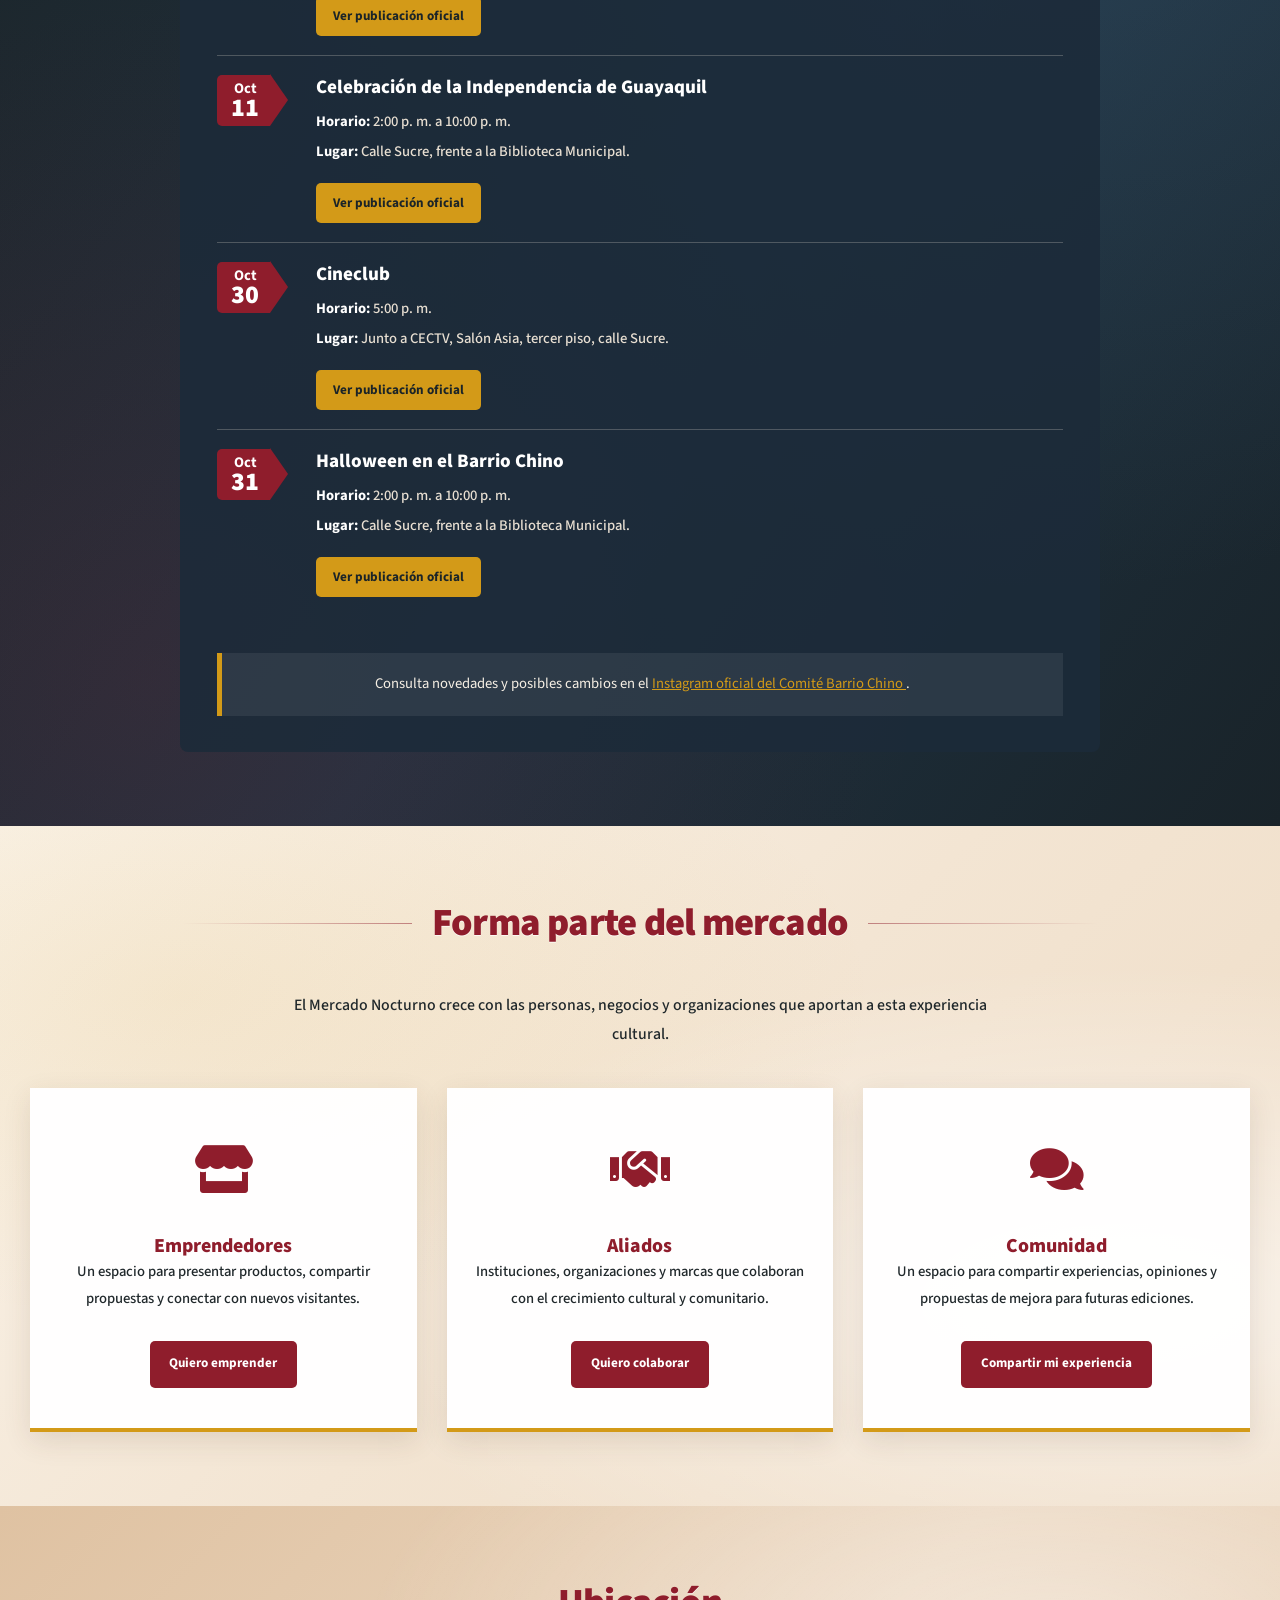
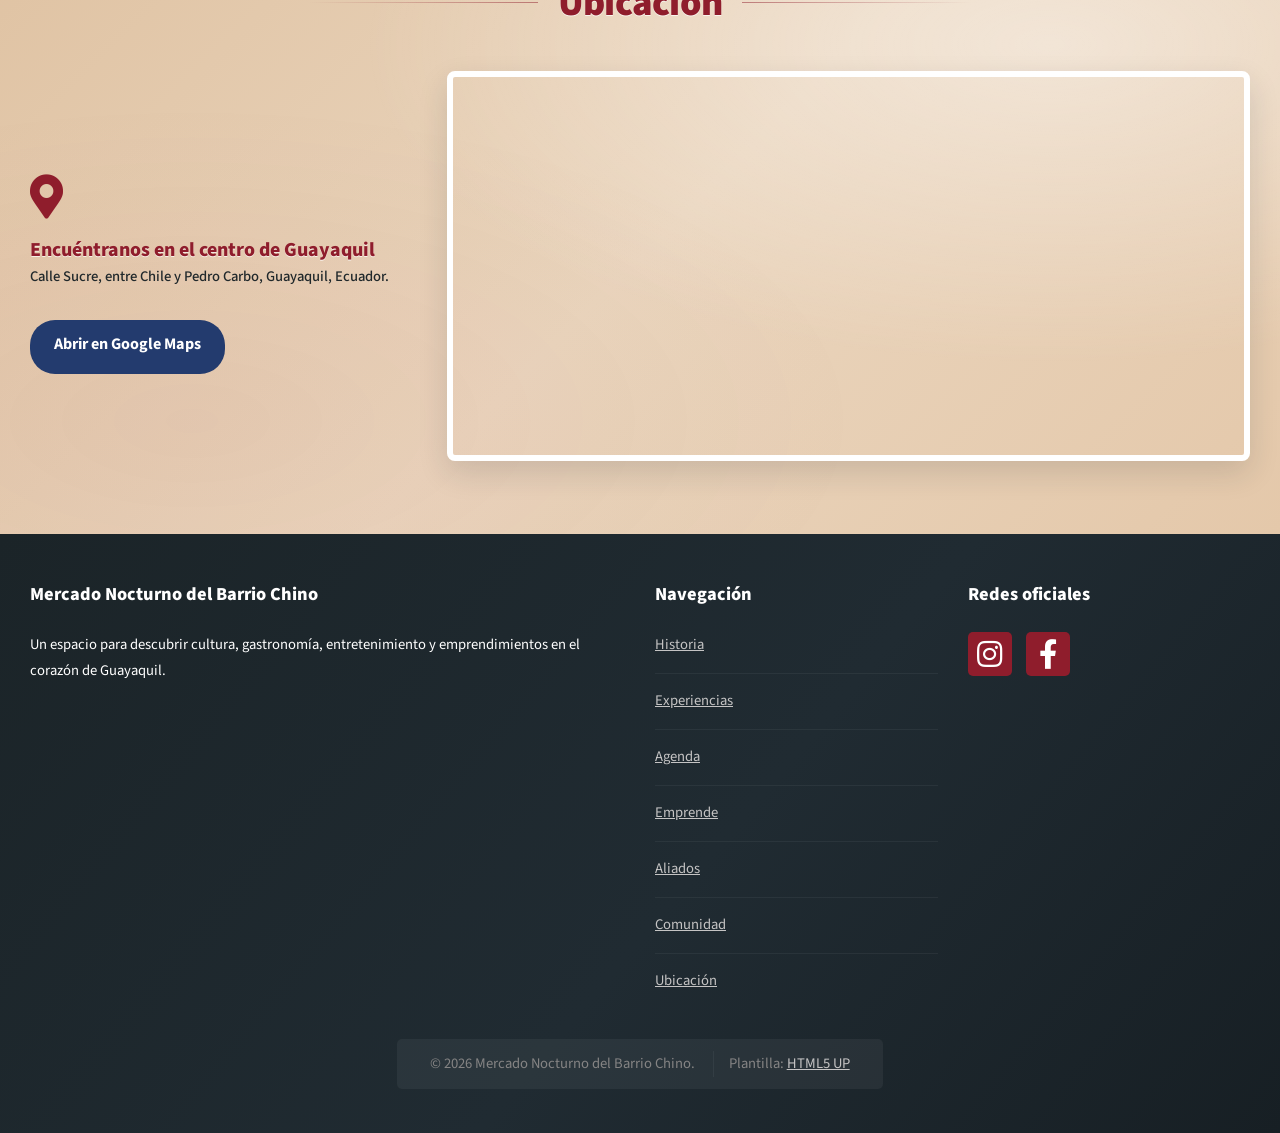
==== commit 43e64105: "Actualización del landing y estilos de secciones" ====
--- a/index.html
+++ b/index.html
@@ -20,18 +20,49 @@
                 <h1><a href="#inicio">Mercado Nocturno del Barrio Chino</a></h1>
                 <p>Cultura, gastronomía y comunidad en el centro de Guayaquil</p>
             </div>
-
+            
             <nav id="nav">
                 <ul>
-                    <li class="current"><a href="#inicio">Inicio</a></li>
-                    <li><a href="#experiencias">Experiencias</a></li>
-                    <li><a href="#agenda">Agenda</a></li>
-                    <li><a href="emprende.html">Emprende</a></li>
-                    <li><a href="sponsor.html">Aliados</a></li>
-                    <li><a href="comunidad.html">Comunidad</a></li>
-                    <li><a href="#ubicacion">Ubicación</a></li>
+                    <li class="current">
+                        <a href="index.html">Inicio</a>
+                    </li>
+
+                    <li>
+                        <a href="historia.html">Historia</a>
+                    </li>
+
+                    <li>
+                        <a href="index.html#experiencias">Experiencias</a>
+                    </li>
+
+                    <li>
+                        <a href="index.html#agenda">Agenda</a>
+                    </li>
+
+                    <li>
+                        <a href="index.html#ubicacion">Ubicación</a>
+                    </li>
+
+                    <li>
+                        <a href="index.html#participa">Participa</a>
+
+                        <ul>
+                            <li>
+                                <a href="emprende.html">Emprende</a>
+                            </li>
+
+                            <li>
+                                <a href="sponsor.html">Aliados</a>
+                            </li>
+
+                            <li>
+                                <a href="comunidad.html">Comunidad</a>
+                            </li>
+                        </ul>
+                    </li>
                 </ul>
             </nav>
+
 
             <!-- banner -->
 
@@ -73,7 +104,7 @@
                     <div class="row aln-middle">
                         <div class="col-6 col-12-medium">
                             <figure class="imagen-destacada">
-                                <img src="resources/images/WhatsApp Image 2026-10-03 at 19.09.45.jpeg"
+                                <img src="resources/images/paisajeChino.jpeg"
                                      alt="Faroles y arquitectura del Barrio Chino de Guayaquil">
                             </figure>
                         </div>
--- a/css/general.css
+++ b/css/general.css
@@ -1,5 +1,4 @@
-
-/* general */
+/* VARIABLES */
 
 :root {
     --rojo-vino: #8f1d2c;
@@ -9,15 +8,36 @@
     --carbon: #1b2428;
     --marfil-tostado: #e8dfd2;
     --blanco: #ffffff;
-}
+    --texto: #30383a;
+
+    --fondo-continuo:
+        radial-gradient(
+            ellipse at 80% 25%,
+            rgba(255, 255, 255, 0.65),
+            transparent 55%
+        ),
+        radial-gradient(
+            ellipse at 15% 75%,
+            rgba(215, 174, 127, 0.13),
+            transparent 60%
+        ),
+        linear-gradient(
+            90deg,
+            #f3e9dc 0%,
+            #f1e7db 50%,
+            #f6eee5 100%
+        );
+}
+
+/* BASE */
 
 html {
     scroll-behavior: smooth;
 }
 
 body {
-    background-color: var(--marfil);
-    color: var(--carbon);
+    background: var(--marfil);
+    color: var(--texto);
 }
 
 body,
@@ -25,111 +45,181 @@
 select,
 textarea,
 button {
-    font-family: "Source Sans Pro", Arial, Helvetica, sans-serif;
+    font-family: "Source Sans Pro", Arial, sans-serif;
+    font-weight: 400;
+    line-height: 1.75;
 }
 
 a {
     color: var(--rojo-vino);
 }
 
-.seccion {
+h1,
+h2,
+h3,
+h4,
+h5,
+h6 {
+    font-weight: 800;
+}
+
+strong,
+b {
+    font-weight: 700;
+}
+
+/* CONTENEDOR PRINCIPAL */
+
+#main {
+    margin: 0;
+    padding: 0;
+    border: 0;
+    background: var(--fondo-continuo);
+}
+
+#main::before {
+    display: none;
+}
+
+#main > .seccion {
+    position: relative;
+    margin: 0;
     padding: 5em 0;
+    border: 0;
     scroll-margin-top: 2em;
 }
 
-.seccion-clara {
-    background-color: var(--marfil);
-}
-
-.seccion-alternativa {
-    background-color: var(--marfil-tostado);
+#main > .seccion + .seccion {
+    border-top: 0;
+}
+
+/* Los fondos claros usan el degradado de #main */
+
+#main > .seccion-clara,
+#main > .seccion-alternativa {
+    background: transparent;
+}
+
+/* TEXTOS */
+
+#main .seccion p {
+    font-weight: 400;
+    line-height: 1.8;
+}
+
+#main .seccion h3 {
+    font-weight: 800;
+    line-height: 1.3;
 }
 
 .introduccion-seccion {
     max-width: 720px;
-    margin: -1em auto 2.5em;
+    margin: 0 auto 2.5em;
+    color: var(--texto);
+    font-size: 1.08em;
+    line-height: 1.8;
     text-align: center;
 }
 
-#main {
+/* TITULOS DOPETROPE */
+
+#main header.major {
+    position: relative;
+    top: 0;
+    display: flex;
+    align-items: center;
+    justify-content: center;
+    gap: 20px;
+    margin: 0 0 3em;
+    border-top: none;
+    text-align: center;
+}
+
+#main header.major::before,
+#main header.major::after {
+    content: "";
+    display: block;
+    flex: 1;
+    max-width: 230px;
+    height: 1px;
+    background: linear-gradient(
+        90deg,
+        transparent,
+        rgba(143, 29, 44, 0.50)
+    );
+}
+
+#main header.major::after {
+    transform: rotate(180deg);
+}
+
+#main header.major h2 {
+    position: static;
+    top: auto;
+    display: block;
+    flex: 0 1 auto;
+    margin: 0;
     padding: 0;
-    background: var(--marfil);
-    border: 0;
-}
-
-#main::before {
-    display: none;
-}
-
-#main header.major {
-    margin-bottom: 3em;
-    border-top-color: #cbbba7;
-}
-
-#main header.major h2 {
-    background: var(--marfil);
-    color: var(--rojo-vino);
-    font-size: clamp(1.8em, 3vw, 2.4em);
+    background: transparent !important;
+    color: var(--rojo-vino);
+    font-size: clamp(1.9rem, 3vw, 2.7rem);
     font-weight: 900;
-    line-height: 1.3;
-    padding: 0 0.8em;
-}
-
-#main .seccion-alternativa header.major h2 {
-    background: var(--marfil-tostado);
-}
-
-
-
-/* botones */
+    line-height: 1.25;
+    letter-spacing: -0.02em;
+    text-align: center;
+}
+
+/* BOTONES */
 
 .button,
 button.button {
     background-color: var(--rojo-vino);
     color: var(--blanco);
-    border: none;
+    border: 0;
     border-bottom: 5px solid transparent;
     border-radius: 25px;
     box-shadow: none;
     transform: none;
-    transition: background-color 0.2s ease,
-                color 0.2s ease,
-                border-color 0.2s ease;
+    font-weight: 700;
+    transition:
+        background-color 0.2s ease,
+        color 0.2s ease,
+        border-color 0.2s ease;
 }
 
 .button:hover,
 button.button:hover {
-    background-color: #ffffff;
-    color: #8f1d2c;
-    border-bottom: 5px solid #8f1d2c;
-}
-
-.button .texto{
+    background-color: var(--blanco);
+    color: var(--rojo-vino);
+    border-bottom-color: var(--rojo-vino);
+    box-shadow: none;
+    transform: none;
+}
+
+.button.alt,
+button.button.alt {
+    background-color: var(--azul-oscuro);
     color: var(--blanco);
 }
 
-.button:hover .texto {
-    color: var(--carbon);
-}
-
-/* botones alternativos */
-
-.button.alt {
-    background-color: #233b6e;
-    border-radius: 25px;
-}
-
-.button.alt:hover {
-    background-color: #ffffff;
-    border-bottom: 5px solid #233b6e;
-}
-
-
-/* encabezado */
+.button.alt:hover,
+button.button.alt:hover {
+    background-color: var(--blanco);
+    color: var(--azul-oscuro);
+    border-bottom-color: var(--azul-oscuro);
+}
+
+.button .texto {
+    color: inherit;
+}
+
+/* ENCABEZADO */
 
 #header {
-    background-color: var(--blanco);
+    position: relative;
+    z-index: 100;
     padding-top: 2.5em;
+    background: var(--blanco);
 }
 
 .marca {
@@ -148,6 +238,13 @@
 .marca p {
     margin: 0;
     color: #62686b;
+}
+
+/* NAVEGACION */
+
+#nav {
+    position: relative;
+    z-index: 100;
 }
 
 #nav > ul > li.current > a,
@@ -156,14 +253,20 @@
     color: var(--blanco);
 }
 
-
-/* banner de paginas */
+/* Participa no muestra flecha */
+
+#nav > ul > li > a::after {
+    content: none !important;
+}
+
+/* BANNERS INTERIORES */
 
 .banner-auxiliar {
     min-height: 500px;
     display: flex;
     align-items: center;
     padding: 5em 0;
+    margin-bottom: 0;
     background-color: var(--carbon);
     background-position: center;
     background-size: cover;
@@ -173,7 +276,7 @@
 .banner-texto {
     max-width: 740px;
     padding: 2.5em;
-    background-color: rgba(27, 36, 40, 0.78);
+    background: rgba(27, 36, 40, 0.78);
     border-left: 5px solid var(--dorado);
     border-radius: 6px;
 }
@@ -188,35 +291,37 @@
 }
 
 .banner-texto h2 {
+    margin-bottom: 0.55em;
     color: var(--blanco);
     font-size: clamp(2.3em, 4.5vw, 3.6em);
     font-weight: 900;
     line-height: 1.15;
-    margin-bottom: 0.55em;
 }
 
 .banner-texto p {
+    margin-bottom: 1.5em;
     color: var(--marfil);
     font-size: 1.1em;
-    margin-bottom: 1.5em;
-}
-
-
-/* contenido */
+    line-height: 1.7;
+}
+
+/* CONTENIDO INTERIOR */
 
 .texto-auxiliar {
     padding: 1em;
 }
 
 .texto-auxiliar h3 {
+    margin-bottom: 1em;
     color: var(--rojo-vino);
     font-size: 1.7em;
-    margin-bottom: 1em;
 }
 
 .texto-auxiliar p {
     margin-bottom: 1.25em;
 }
+
+/* FOTOGRAFIAS */
 
 .imagen-destacada {
     margin: 0;
@@ -225,25 +330,26 @@
 .imagen-destacada img {
     display: block;
     width: 100%;
+    max-width: 100%;
     height: 390px;
     object-fit: cover;
     border-radius: 8px;
-    box-shadow: 0 12px 30px rgba(27, 36, 40, 0.16);
-}
-
-
-/* tarjetas */
+    box-shadow: 0 12px 30px rgba(27, 36, 40, 0.14);
+}
+
+/* TARJETAS INTERIORES */
 
 .tarjeta-auxiliar {
-    width: 100%;
-    height: 100%;
     display: flex;
     flex-direction: column;
     align-items: flex-start;
+    width: 100%;
+    height: 100%;
     padding: 2.5em 2em;
-    background-color: var(--blanco);
+    background: var(--blanco);
     border-bottom: 4px solid var(--dorado);
     border-radius: 5px;
+    box-shadow: 0 8px 22px rgba(27, 36, 40, 0.07);
     text-align: left;
 }
 
@@ -257,11 +363,21 @@
 .tarjeta-auxiliar h3 {
     margin-bottom: 0.7em;
     color: var(--rojo-vino);
+    font-size: 1.35em;
 }
 
 .tarjeta-auxiliar p {
+    flex-grow: 1;
     margin-bottom: 1.5em;
-    flex-grow: 1;
+}
+
+.numero-paso {
+    display: block;
+    margin-bottom: 0.5em;
+    color: var(--rojo-vino);
+    font-size: 3em;
+    font-weight: 900;
+    line-height: 1.2;
 }
 
 .enlace-tarjeta {
@@ -278,17 +394,16 @@
     color: var(--azul-oscuro);
 }
 
-
-/* formularios */
+/* FORMULARIOS */
 
 .formulario-auxiliar {
     max-width: 900px;
     margin: 0 auto;
     padding: 3em;
-    background-color: var(--blanco);
+    background: var(--blanco);
     border-top: 5px solid var(--rojo-vino);
     border-radius: 6px;
-    box-shadow: 0 10px 30px rgba(27, 36, 40, 0.08);
+    box-shadow: 0 10px 30px rgba(27, 36, 40, 0.09);
 }
 
 .formulario-auxiliar > p {
@@ -307,7 +422,7 @@
 .formulario-auxiliar textarea {
     width: 100%;
     color: var(--carbon);
-    background-color: var(--blanco);
+    background: var(--blanco);
     border: 1px solid #b9b9b9;
     border-radius: 5px;
 }
@@ -330,11 +445,17 @@
     font-size: 0.9em;
 }
 
-
-/* footer */
+/* FOOTER */
 
 #footer {
+    margin-top: 0;
     background-color: var(--carbon);
+    background-image: linear-gradient(
+        130deg,
+        #1b2428 0%,
+        #202b32 55%,
+        #171f24 100%
+    );
 }
 
 #footer h2,
@@ -384,12 +505,11 @@
     font-size: 0.85em;
 }
 
-
-/* responsive */
+/* RESPONSIVE TABLET */
 
 @media screen and (max-width: 980px) {
 
-    .seccion {
+    #main > .seccion {
         padding: 3.5em 0;
     }
 
@@ -411,9 +531,11 @@
     }
 }
 
+/* RESPONSIVE CELULAR */
+
 @media screen and (max-width: 736px) {
 
-    .seccion {
+    #main > .seccion {
         padding: 3em 0;
     }
 
@@ -438,9 +560,18 @@
         font-size: 1em;
     }
 
+    #main header.major {
+        gap: 10px;
+        margin-bottom: 2.5em;
+    }
+
     #main header.major h2 {
-        font-size: 1.7em;
-        padding: 0 0.5em;
+        font-size: 1.65rem;
+    }
+
+    #main header.major::before,
+    #main header.major::after {
+        max-width: 55px;
     }
 
     .texto-auxiliar {
@@ -461,9 +592,16 @@
     }
 }
 
+/* ACCESIBILIDAD */
+
 @media (prefers-reduced-motion: reduce) {
 
     html {
         scroll-behavior: auto;
     }
-}
+
+    .button,
+    button.button {
+        transition: none;
+    }
+}
--- a/css/landing.css
+++ b/css/landing.css
@@ -1,25 +1,83 @@
-/* banner */
+/* AJUSTES GENERALES */
+
+#header {
+    display: flex;
+    flex-direction: column;
+    min-height: 100vh;
+    min-height: 100svh;
+    padding: 2.5em 0 4em !important;
+    border: 0 !important;
+    border-bottom: none !important;
+    outline: 0 !important;
+    box-shadow: none !important;
+    box-sizing: border-box;
+}
+
+#main {
+    margin: 0;
+    padding: 0;
+    border: 0 !important;
+    outline: 0;
+    background: #f4e9dc !important;
+    box-shadow: none !important;
+}
+
+#main::before,
+#main:before {
+    display: none !important;
+    content: none !important;
+    width: 0 !important;
+    height: 0 !important;
+    background: none !important;
+}
+
+#main > .seccion,
+#main > .seccion + .seccion {
+    position: relative;
+    isolation: isolate;
+    margin: 0;
+    border: 0 !important;
+    outline: 0 !important;
+    box-shadow: none;
+}
+
+
+/* BANNER */
 
 #banner {
-    min-height: 72vh;
-    margin-top: 4em;
-    padding: 7em 1.5em;
     display: flex;
+    flex: 1 1 auto;
+    align-items: center;
     justify-content: center;
-    align-items: center;
+
+    width: 100%;
+    min-height: 0;
+    margin: 3em 0 0;
+    padding: 5em 1.5em;
+
     background-image:
-        linear-gradient(rgba(27, 36, 40, 0.34), rgba(27, 36, 40, 0.68)),
+        linear-gradient(
+            rgba(27, 36, 40, 0.34),
+            rgba(27, 36, 40, 0.68)
+        ),
         url("../resources/images/Modified WhatsApp Image 2026-10-03 at 19.08.11.jpg");
+
     background-position: center;
     background-size: cover;
     background-repeat: no-repeat;
+
+    border: 0;
+    box-shadow: none;
+    box-sizing: border-box;
 }
 
 #banner header {
     width: 100%;
     max-width: 820px;
     padding: 2.5em;
-    background-color: rgba(27, 36, 40, 0.88);
+
+    background: rgba(27, 36, 40, 0.88);
+    border: 0;
     border-bottom: 5px solid var(--dorado);
     border-radius: 8px;
 }
@@ -33,8 +91,8 @@
 
 #banner header p {
     color: var(--blanco);
+    font-size: 1.2em;
     font-style: normal;
-    font-size: 1.2em;
 }
 
 #banner .etiqueta-banner {
@@ -52,49 +110,149 @@
 }
 
 
-/* conoce */
-
-.conoce {
-    background-color: var(--marfil);
-}
+/* CONTRASTE DE TEXTOS */
+
+#main .conoce p,
+#main .experiencias p,
+#main .participa p,
+#main .ubicacion p {
+    color: #20282b;
+    font-weight: 500;
+}
+
+#main .introduccion-seccion {
+    color: #20282b;
+    font-weight: 600;
+}
+
+#main .conoce h2,
+#main .conoce h3,
+#main .experiencias h2,
+#main .experiencias h3,
+#main .participa h2,
+#main .participa h3,
+#main .ubicacion h2,
+#main .ubicacion h3 {
+    text-shadow: 0 1px 0 rgba(255, 255, 255, 0.72);
+}
+
+
+/* FONDO DE CONOCE */
+
+#main .conoce {
+    background: linear-gradient(
+        180deg,
+        #f7f0e5 0%,
+        #f7f0e5 12%,
+        #f5eadc 42%,
+        #f2e3d1 70%,
+        #efddc8 100%
+    ) !important;
+}
+
+
+/* FONDO DE EXPERIENCIAS */
+
+#main .experiencias {
+    background:
+        radial-gradient(
+            ellipse at 84% 24%,
+            rgba(255, 255, 255, 0.34) 0%,
+            rgba(255, 255, 255, 0) 42%
+        ),
+        radial-gradient(
+            ellipse at 12% 78%,
+            rgba(143, 29, 44, 0.055) 0%,
+            rgba(143, 29, 44, 0) 45%
+        ),
+        linear-gradient(
+            135deg,
+            #dfc2a0 0%,
+            #ead4ba 48%,
+            #e2c5a4 100%
+        ) !important;
+}
+
+
+/* FONDO DE PARTICIPA */
+
+#main .participa {
+    background:
+        radial-gradient(
+            ellipse at 14% 25%,
+            rgba(211, 154, 24, 0.10) 0%,
+            rgba(211, 154, 24, 0) 45%
+        ),
+        radial-gradient(
+            ellipse at 88% 70%,
+            rgba(255, 255, 255, 0.65) 0%,
+            rgba(255, 255, 255, 0) 50%
+        ),
+        linear-gradient(
+            135deg,
+            #faf3e9 0%,
+            #f3e5d3 50%,
+            #eedbc4 100%
+        ) !important;
+}
+
+
+/* FONDO DE UBICACIÓN */
+
+#main .ubicacion {
+    background:
+        radial-gradient(
+            ellipse at 82% 22%,
+            rgba(255, 255, 255, 0.42) 0%,
+            rgba(255, 255, 255, 0) 46%
+        ),
+        radial-gradient(
+            ellipse at 15% 82%,
+            rgba(143, 29, 44, 0.05) 0%,
+            rgba(143, 29, 44, 0) 44%
+        ),
+        linear-gradient(
+            135deg,
+            #dfc2a2 0%,
+            #ead5bd 52%,
+            #e4c8aa 100%
+        ) !important;
+}
+
+
+/* CONOCE */
 
 .texto-conoce {
     padding: 1em;
 }
 
 .texto-conoce h3 {
+    margin-bottom: 1em;
     color: var(--rojo-vino);
     font-size: 1.7em;
 }
 
-
-/* experiencias */
-
-.experiencias {
-    background-color: var(--marfil-tostado);
-    padding: 5em 0;
-}
+.texto-conoce p {
+    margin-bottom: 1.25em;
+}
+
+
+/* EXPERIENCIAS */
 
 .experiencias .container {
     max-width: 1150px;
     margin: 0 auto;
 }
 
-#main .experiencias header.major h2 {
-    background-color: var(--marfil-tostado);
-    color: var(--rojo-vino);
-}
-
 .experiencias .introduccion-seccion {
-    color: var(--carbon);
-}
-
-/* distribucion */
+    color: #20282b;
+}
 
 .experiencias .row {
     display: grid;
     grid-template-columns: repeat(2, minmax(0, 1fr));
     gap: 30px;
+
     margin: 0;
     padding-top: 8px;
 }
@@ -107,62 +265,65 @@
 }
 
 
-
-
-/* tarjetas */
+/* TARJETAS DE EXPERIENCIAS */
 
 .experiencias .box-experiencia {
     display: flex;
     flex-direction: column;
+
     width: 100%;
     height: 100%;
     margin: 0;
     padding: 0;
     overflow: hidden;
-    background-color: var(--marfil);
+
+    background: rgba(255, 252, 247, 0.97);
+
     border: 0;
     border-bottom: 5px solid transparent;
     border-radius: 14px;
-    box-shadow: 0 5px 15px rgba(27, 36, 40, 0.12);
+
+    box-shadow: 0 10px 28px rgba(78, 51, 31, 0.14);
     box-sizing: border-box;
+
     transform: translateY(0);
-    transition: transform 0.25s ease,
-                box-shadow 0.25s ease,
-                border-color 0.25s ease;
-}
-
-/* animacion al pasar el mouse */
+
+    transition:
+        transform 0.25s ease,
+        box-shadow 0.25s ease,
+        border-color 0.25s ease;
+}
 
 .experiencias .box-experiencia:hover {
     transform: translateY(-5px);
-    box-shadow: 0 12px 25px rgba(27, 36, 40, 0.20);
+    box-shadow: 0 17px 34px rgba(78, 51, 31, 0.20);
     border-bottom-color: var(--dorado);
 }
-
-
-/* imagenes */
 
 .experiencias .box-experiencia > img {
     display: block;
     flex: 0 0 auto;
+
     width: 100%;
     max-width: 100%;
     min-width: 0;
     height: 300px;
+
     margin: 0;
     padding: 0;
+
     object-fit: cover;
-    border: none;
+
+    border: 0;
     border-radius: 0;
     box-sizing: border-box;
 }
-
-/* contenido */
 
 .experiencias .experiencia-contenido {
     flex: 1;
     width: 100%;
     padding: 2em;
+
     text-align: center;
     box-sizing: border-box;
 }
@@ -176,39 +337,63 @@
 
 .experiencias .experiencia-contenido p {
     margin-bottom: 0;
-    color: var(--carbon);
+    color: #1c2427;
     font-size: 1.05em;
+    font-weight: 500;
     line-height: 1.8;
 }
 
 
-/* agenda */
-
-.agenda {
-    background-color: var(--carbon);
+/* AGENDA */
+
+#main .agenda {
     color: var(--marfil-tostado);
-}
-
-.agenda header.major {
-    border-top-color: var(--dorado);
+
+    background:
+        radial-gradient(
+            ellipse at 82% 12%,
+            rgba(62, 96, 125, 0.35),
+            transparent 55%
+        ),
+        radial-gradient(
+            ellipse at 12% 88%,
+            rgba(143, 29, 44, 0.18),
+            transparent 48%
+        ),
+        linear-gradient(
+            125deg,
+            #1b2428 0%,
+            #1f3342 55%,
+            #192329 100%
+        ) !important;
 }
 
 #main .agenda header.major h2 {
-    background: var(--carbon);
     color: var(--blanco);
+}
+
+#main .agenda header.major::before,
+#main .agenda header.major::after {
+    background: linear-gradient(
+        90deg,
+        transparent,
+        rgba(211, 154, 24, 0.8)
+    );
 }
 
 .agenda-contenido {
     max-width: 920px;
     margin: auto;
     padding: 2.5em;
-    background-color: rgba(35, 59, 110, 0.18);
+
+    background: rgba(28, 43, 58, 0.88);
     border-radius: 8px;
 }
 
-.agenda-introduccion {
+#main .agenda .agenda-introduccion {
     margin-bottom: 2em;
     color: var(--marfil);
+    font-weight: 500;
     text-align: center;
 }
 
@@ -218,7 +403,7 @@
 }
 
 .agenda ul.dates .date {
-    background-color: var(--rojo-vino);
+    background: var(--rojo-vino);
     color: var(--blanco);
     font-weight: 700;
 }
@@ -229,10 +414,11 @@
 
 .agenda ul.dates .date strong {
     display: block;
+    padding-top: 0.15em;
+
     color: var(--blanco);
     font-size: 1.75em;
     font-weight: 900;
-    padding-top: 0.15em;
 }
 
 .agenda ul.dates h3 {
@@ -241,9 +427,10 @@
     font-size: 1.3em;
 }
 
-.agenda ul.dates p {
+#main .agenda ul.dates p {
     margin-bottom: 0.25em;
     color: var(--marfil-tostado);
+    font-weight: 500;
 }
 
 .agenda ul.dates p strong {
@@ -251,30 +438,39 @@
     font-weight: 700;
 }
 
+
+/* ENLACES DE AGENDA */
+
 .enlace-publicacion {
     display: inline-block;
+
     margin-top: 1em;
     padding: 0.65em 1.3em;
-    background-color: var(--dorado);
+
+    background: var(--dorado);
     color: var(--carbon);
     border-radius: 5px;
+
     font-size: 0.9em;
     font-weight: 700;
     text-align: center;
     text-decoration: none;
+
     transition: background-color 0.25s ease;
 }
 
 .enlace-publicacion:hover {
-    background-color: #f1c86c;
+    background: #f1c86c;
     color: var(--carbon);
 }
 
-.agenda-nota {
+#main .agenda .agenda-nota {
     margin: 2.5em 0 0;
     padding: 1.25em;
-    background-color: rgba(255, 255, 255, 0.07);
+
+    background: rgba(255, 255, 255, 0.07);
     border-left: 5px solid var(--dorado);
+
     color: var(--marfil);
     text-align: center;
 }
@@ -284,19 +480,31 @@
 }
 
 
-/* participa */
-
-.participa {
-    background-color: var(--marfil-tostado);
-}
+/* PARTICIPA */
 
 .participacion-card {
-    height: 100%;
     display: flex;
     flex-direction: column;
     align-items: center;
+
+    height: 100%;
+
+    background: rgba(255, 255, 255, 0.97);
+
+    border: 0;
     border-bottom: 4px solid var(--dorado);
+
+    box-shadow: 0 9px 26px rgba(78, 51, 31, 0.12);
     text-align: center;
+
+    transition:
+        transform 0.25s ease,
+        box-shadow 0.25s ease;
+}
+
+.participacion-card:hover {
+    transform: translateY(-4px);
+    box-shadow: 0 15px 32px rgba(78, 51, 31, 0.18);
 }
 
 .participacion-card > .icon {
@@ -311,43 +519,44 @@
 
 .participacion-card p {
     flex-grow: 1;
-}
-
-/* botones de participa */
+    color: #1c2427;
+    font-weight: 500;
+}
 
 .participacion-card .estado-desarrollo {
     display: inline-block;
+
     margin-top: auto;
     padding: 0.7em 1.5em;
-    background-color: var(--rojo-vino);
+
+    background: var(--rojo-vino);
     color: var(--blanco);
+
     border: 0;
     border-bottom: 5px solid transparent;
     border-radius: 5px;
+
     font-size: 0.9em;
     font-weight: 700;
     text-decoration: none;
+
     box-shadow: none;
     transform: none;
-    transition: background-color 0.2s ease,
-                color 0.2s ease,
-                border-color 0.2s ease;
+
+    transition:
+        background-color 0.2s ease,
+        color 0.2s ease,
+        border-color 0.2s ease;
 }
 
 .participacion-card .estado-desarrollo:hover {
-    background-color: var(--blanco);
+    background: var(--blanco);
     color: var(--rojo-vino);
     border-bottom-color: var(--rojo-vino);
-    box-shadow: none;
-    transform: none;
-}
-
-
-/* ubicacion */
-
-.ubicacion {
-    background-color: var(--marfil);
-}
+}
+
+
+/* UBICACIÓN */
 
 .datos-ubicacion {
     padding-right: 1em;
@@ -363,11 +572,18 @@
     color: var(--rojo-vino);
 }
 
+.datos-ubicacion p {
+    color: #1c2427;
+    font-weight: 500;
+}
+
 .mapa {
     height: 390px;
     overflow: hidden;
+
     border: 6px solid var(--blanco);
     border-radius: 8px;
+
     box-shadow: 0 12px 30px rgba(27, 36, 40, 0.14);
 }
 
@@ -379,13 +595,18 @@
 }
 
 
-/* responsive */
+/* RESPONSIVE TABLET */
 
 @media screen and (max-width: 980px) {
 
+    #header {
+        min-height: 100vh;
+        min-height: 100svh;
+    }
+
     #banner {
-        min-height: 60vh;
-        padding: 5em 1.5em;
+        margin-top: 2.5em;
+        padding: 4em 1.5em;
     }
 
     .experiencias .row {
@@ -401,12 +622,20 @@
     }
 }
 
+
+/* RESPONSIVE CELULAR */
+
 @media screen and (max-width: 736px) {
 
+    #header {
+        min-height: 100vh;
+        min-height: 100svh;
+        padding: 2em 0 3em !important;
+    }
+
     #banner {
-        min-height: 55vh;
         margin-top: 2em;
-        padding: 4em 1em;
+        padding: 3em 1em;
     }
 
     #banner header {
@@ -426,8 +655,48 @@
         padding: 1em 0;
     }
 
-    .experiencias {
-        padding: 3em 0;
+    #main .conoce {
+        background: linear-gradient(
+            180deg,
+            #f7f0e5 0%,
+            #f7f0e5 10%,
+            #f5eadc 42%,
+            #f2e3d1 70%,
+            #efddc8 100%
+        ) !important;
+    }
+
+    #main .experiencias {
+        background:
+            radial-gradient(
+                ellipse at 85% 20%,
+                rgba(255, 255, 255, 0.28),
+                transparent 40%
+            ),
+            linear-gradient(
+                135deg,
+                #dfc2a0 0%,
+                #ead4ba 48%,
+                #e2c5a4 100%
+            ) !important;
+    }
+
+    #main .participa {
+        background: linear-gradient(
+            135deg,
+            #faf3e9 0%,
+            #f3e5d3 50%,
+            #eedbc4 100%
+        ) !important;
+    }
+
+    #main .ubicacion {
+        background: linear-gradient(
+            135deg,
+            #dfc2a2 0%,
+            #ead5bd 52%,
+            #e4c8aa 100%
+        ) !important;
     }
 
     .experiencias .row {
@@ -458,4 +727,20 @@
     .mapa {
         height: 300px;
     }
+}
+
+
+/* ACCESIBILIDAD */
+
+@media (prefers-reduced-motion: reduce) {
+
+    .experiencias .box-experiencia,
+    .participacion-card {
+        transition: none;
+    }
+
+    .experiencias .box-experiencia:hover,
+    .participacion-card:hover {
+        transform: none;
+    }
 }
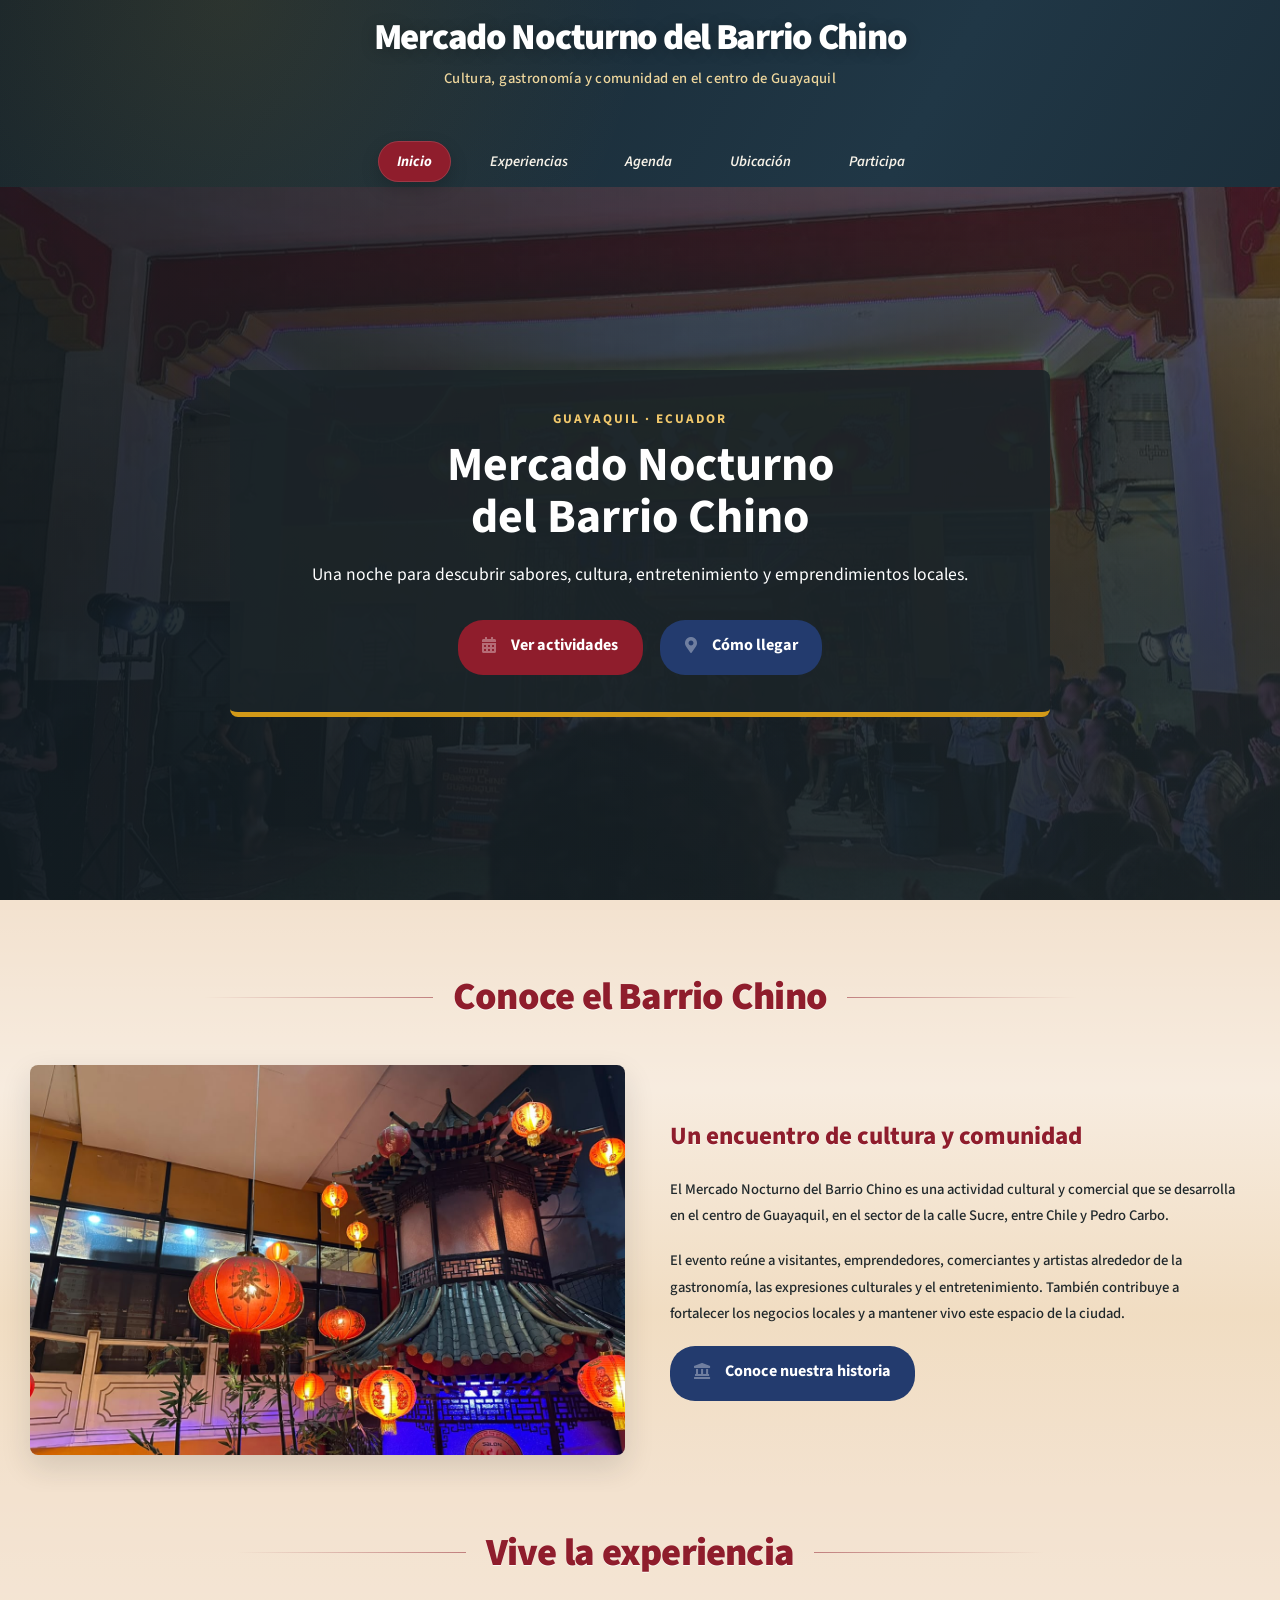
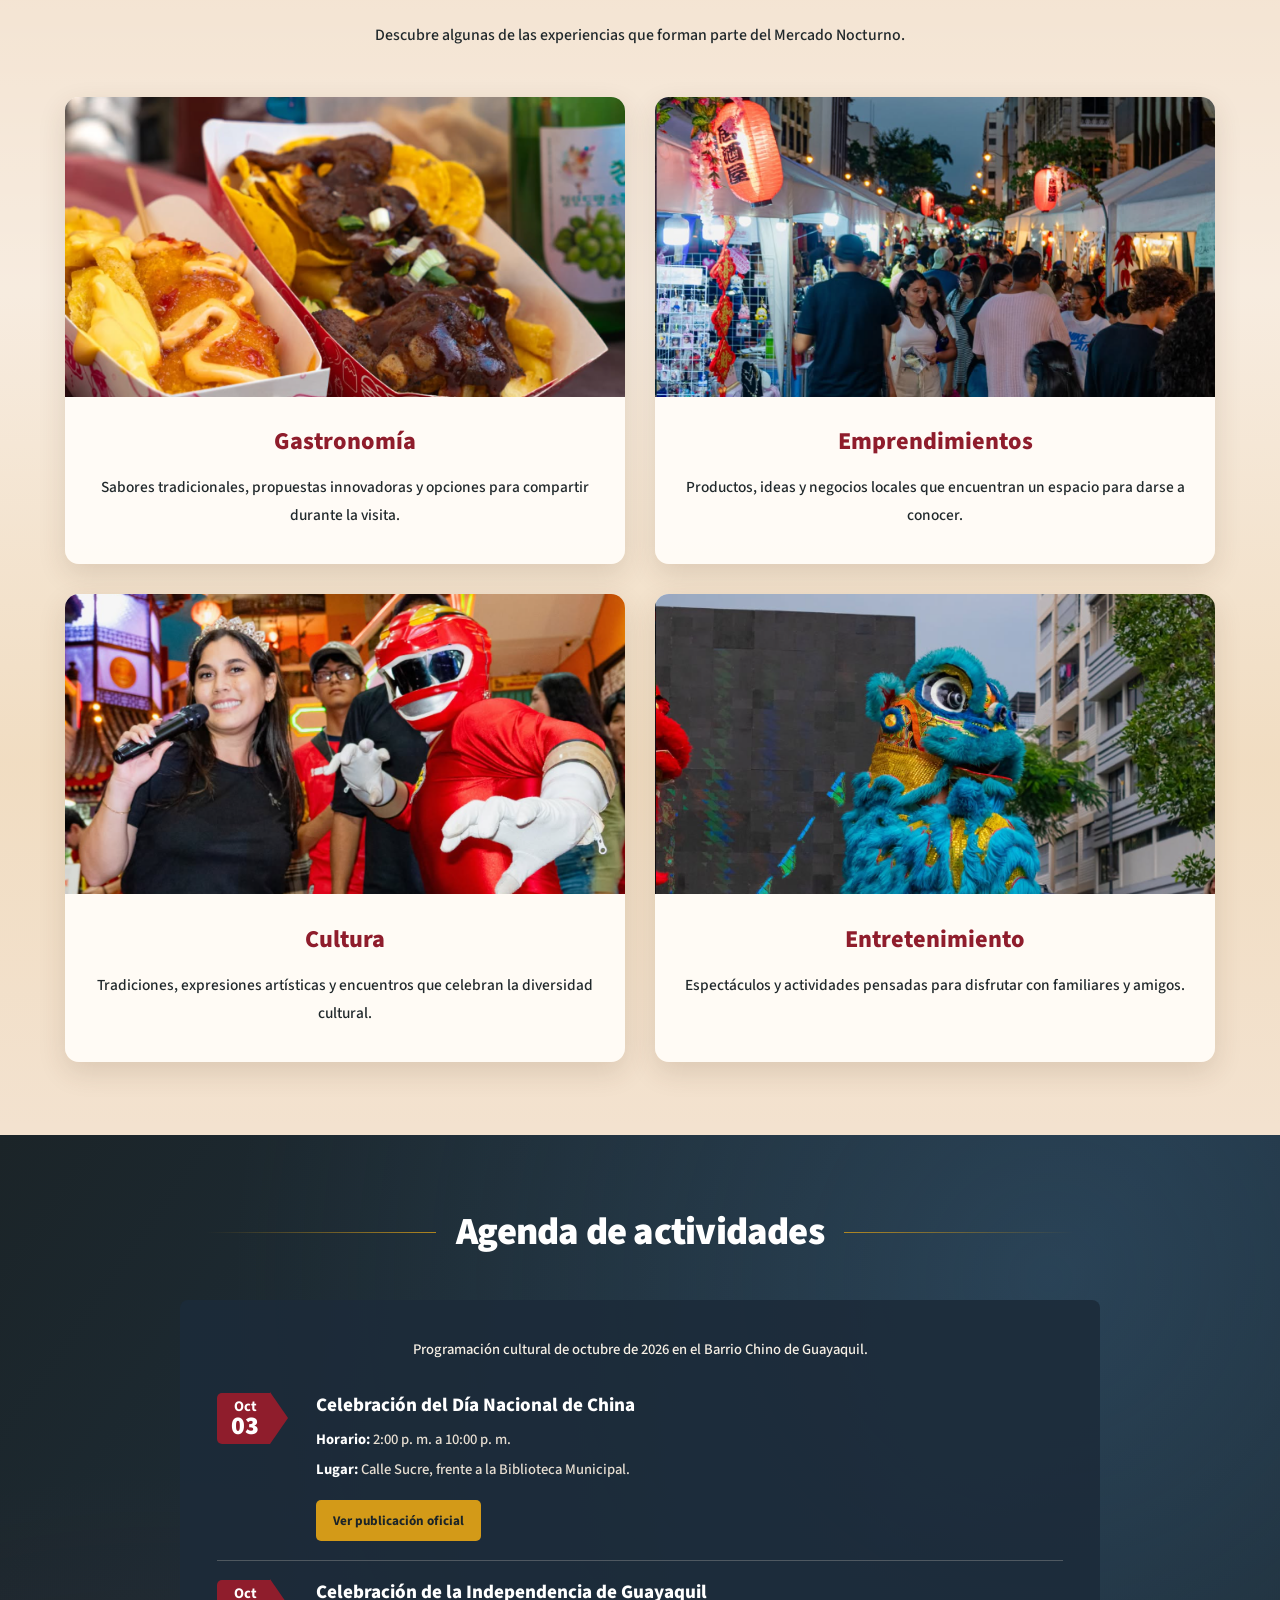
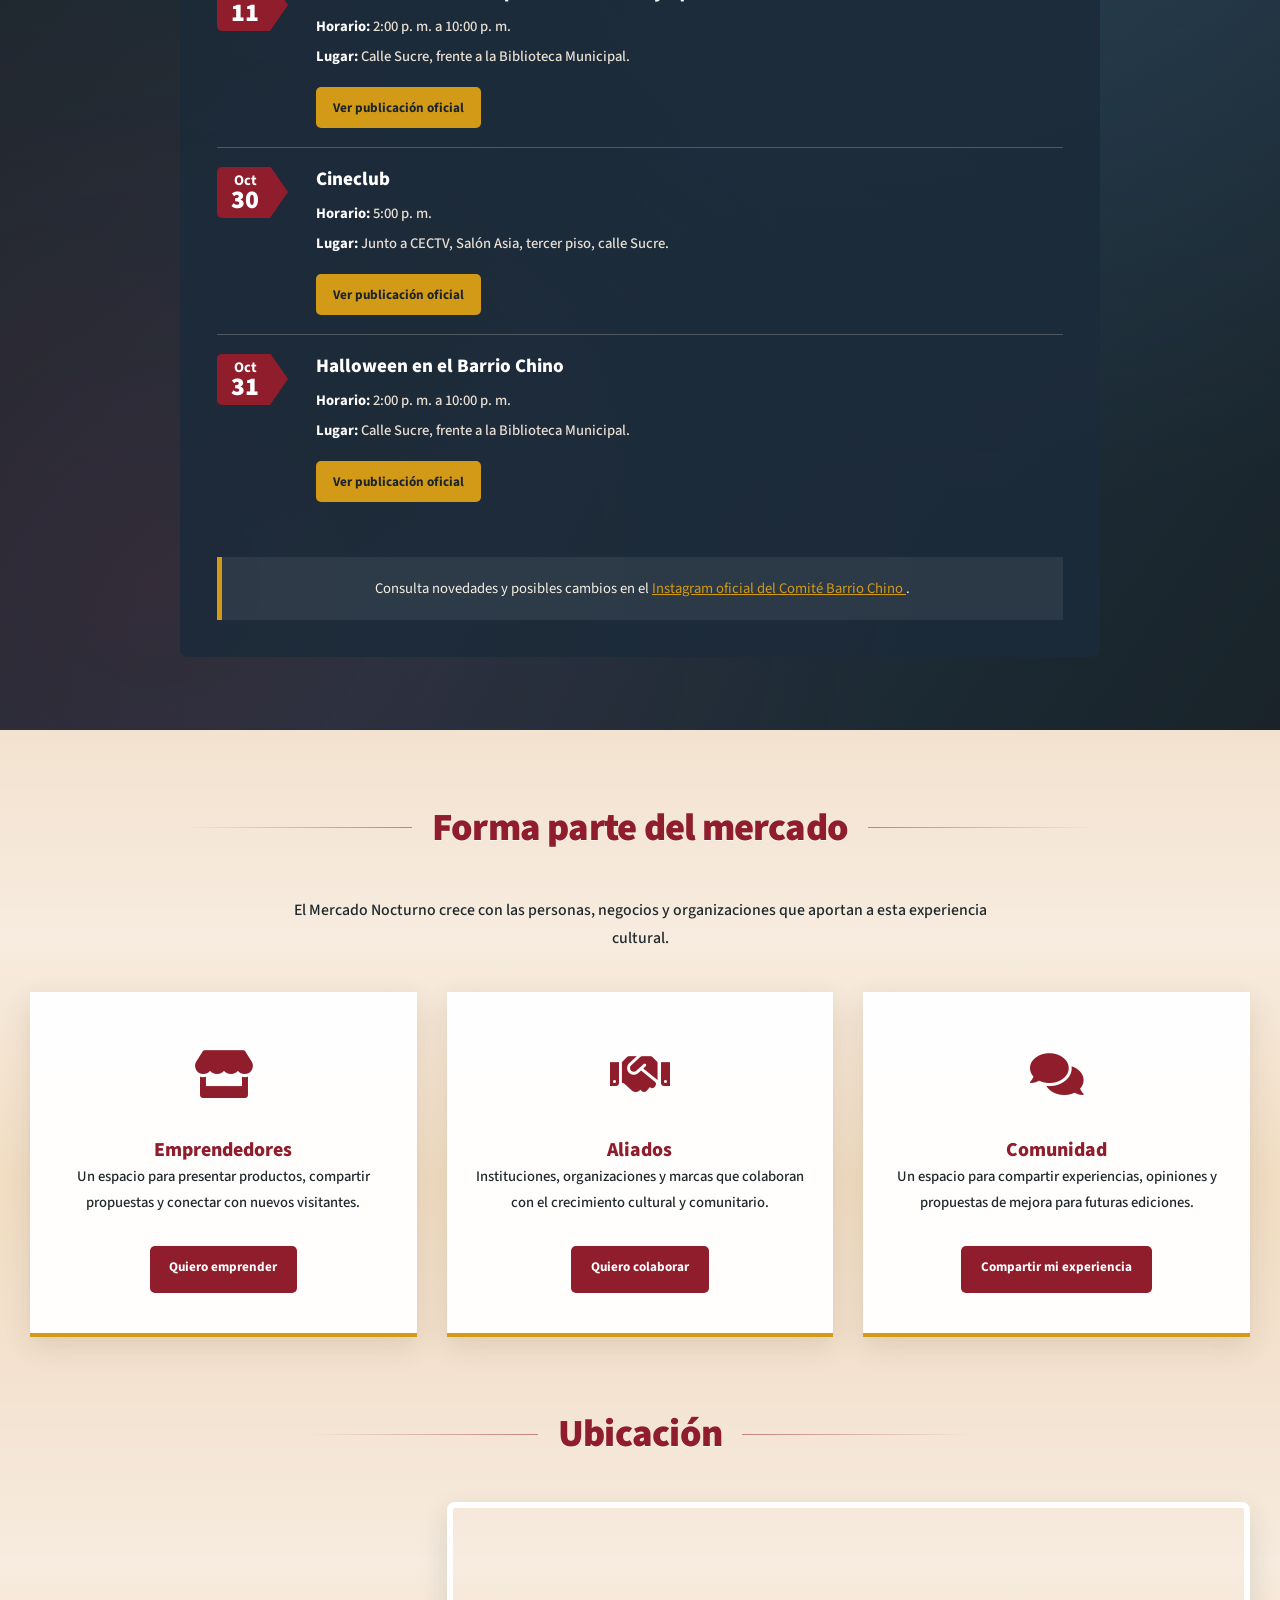
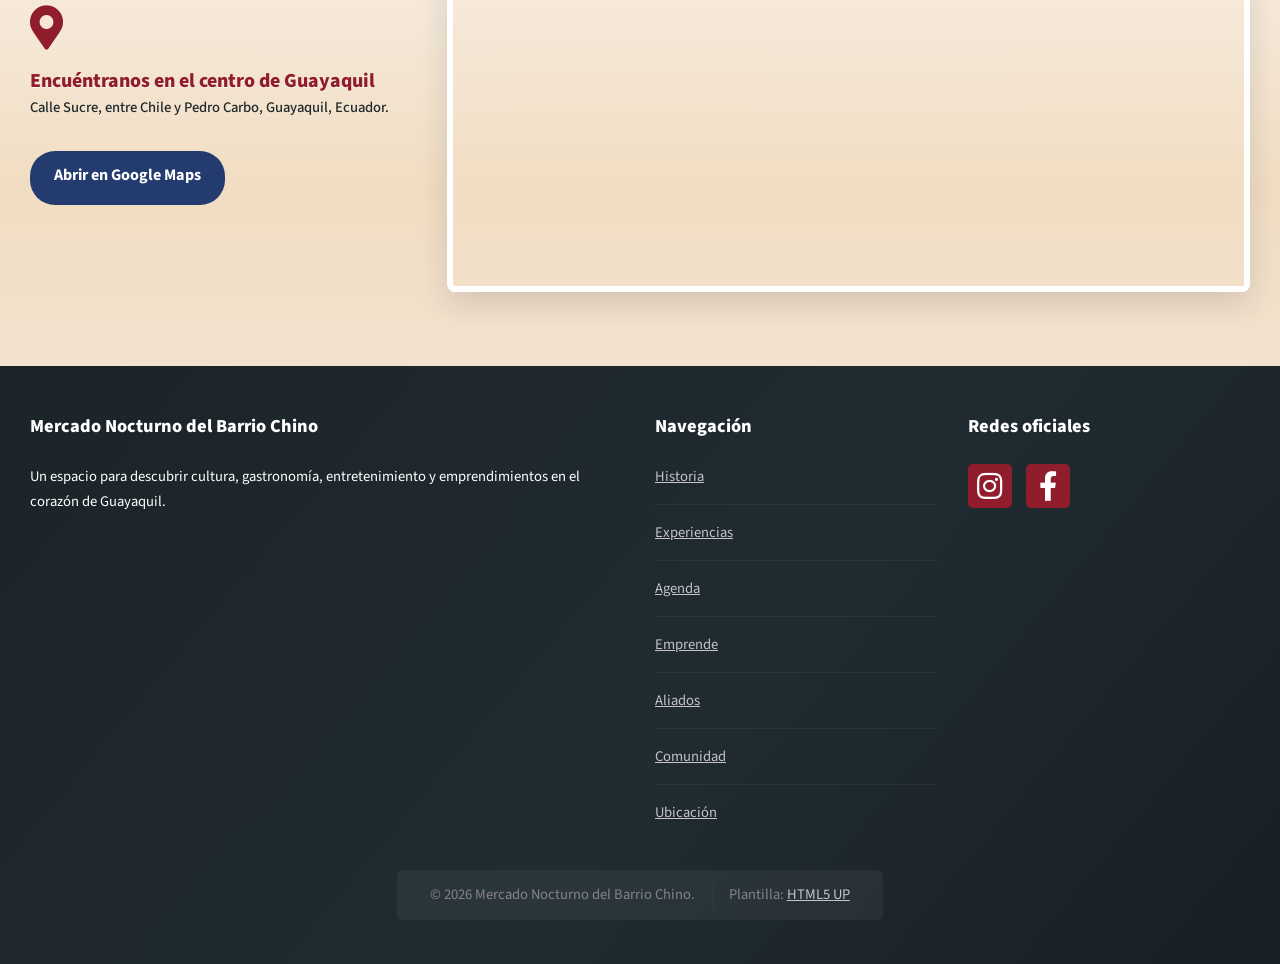
==== commit dc880b7a: "Edicion del landing Se edito pero se debe de mejorar mas el diseno" ====
--- a/index.html
+++ b/index.html
@@ -28,10 +28,6 @@
                     </li>
 
                     <li>
-                        <a href="historia.html">Historia</a>
-                    </li>
-
-                    <li>
                         <a href="index.html#experiencias">Experiencias</a>
                     </li>
 
@@ -67,6 +63,11 @@
             <!-- banner -->
 
             <section id="banner">
+                <video class="banner-video" autoplay muted loop playsinline aria-hidden="true">
+                    <source src="resources/videos/Chinese_paper_lanterns_floating_20261010021341.mp4" type="video/mp4">
+                </video>
+                <div class="banner-overlay" aria-hidden="true"></div>
+
                 <header>
                     <p class="etiqueta-banner">Guayaquil · Ecuador</p>
                     <h2>Mercado Nocturno<br>del Barrio Chino</h2>
--- a/css/general.css
+++ b/css/general.css
@@ -218,12 +218,15 @@
 #header {
     position: relative;
     z-index: 100;
-    padding-top: 2.5em;
-    background: var(--blanco);
+    padding-top: 1.35em;
+    background:
+        radial-gradient(circle at 18% 0%, rgba(211, 154, 24, 0.11), transparent 30%),
+        linear-gradient(120deg, #15232c 0%, #203746 55%, #18262f 100%);
+    border-bottom: 2px solid rgba(211, 154, 24, 0.85);
 }
 
 .marca {
-    padding: 0 4em 1.5em;
+    padding: 0 2em 1em;
     text-align: center;
 }
 
@@ -232,12 +235,15 @@
 }
 
 .marca h1 a {
-    color: var(--carbon);
+    color: var(--blanco);
+    text-shadow: 0 2px 16px rgba(0, 0, 0, 0.24);
 }
 
 .marca p {
     margin: 0;
-    color: #62686b;
+    color: #efd79d;
+    font-weight: 500;
+    letter-spacing: 0.025em;
 }
 
 /* NAVEGACION */
@@ -245,12 +251,26 @@
 #nav {
     position: relative;
     z-index: 100;
+    padding: 0.45em 1.25em 0.8em;
+    background: transparent;
+    border: 0;
+    box-shadow: none;
+}
+
+#nav > ul > li > a {
+    color: #f8f3e9;
+    border: 1px solid transparent;
+    border-radius: 22px;
+    font-weight: 600;
+    transition: color 0.2s ease, background-color 0.2s ease, border-color 0.2s ease;
 }
 
 #nav > ul > li.current > a,
 #nav > ul > li:hover > a {
     background-color: var(--rojo-vino);
     color: var(--blanco);
+    border-color: rgba(255, 255, 255, 0.12);
+    box-shadow: 0 7px 18px rgba(0, 0, 0, 0.18);
 }
 
 /* Participa no muestra flecha */
@@ -604,4 +624,4 @@
     button.button {
         transition: none;
     }
-}+}
--- a/css/landing.css
+++ b/css/landing.css
@@ -1,24 +1,35 @@
 /* AJUSTES GENERALES */
+
+body.homepage,
+body.homepage #page-wrapper {
+    margin: 0;
+    background: #f3e2cf !important;
+}
 
 #header {
     display: flex;
     flex-direction: column;
     min-height: 100vh;
     min-height: 100svh;
-    padding: 2.5em 0 4em !important;
+    padding: 1.35em 0 0 !important;
     border: 0 !important;
     border-bottom: none !important;
     outline: 0 !important;
     box-shadow: none !important;
     box-sizing: border-box;
+    margin: 0 !important;
+    overflow: hidden;
 }
 
 #main {
-    margin: 0;
-    padding: 0;
+    margin: 0 !important;
+    padding: 0 !important;
     border: 0 !important;
     outline: 0;
-    background: #f4e9dc !important;
+    background: #f3e2cf !important;
+    background-attachment: scroll !important;
+    background-origin: border-box !important;
+    background-clip: border-box !important;
     box-shadow: none !important;
 }
 
@@ -34,17 +45,25 @@
 #main > .seccion,
 #main > .seccion + .seccion {
     position: relative;
-    isolation: isolate;
+    isolation: auto;
     margin: 0;
     border: 0 !important;
     outline: 0 !important;
     box-shadow: none;
 }
 
+#main > .seccion:first-child {
+    margin-top: 0 !important;
+    border-top: 0 !important;
+}
+
 
 /* BANNER */
 
 #banner {
+    position: relative;
+    isolation: isolate;
+    overflow: hidden;
     display: flex;
     flex: 1 1 auto;
     align-items: center;
@@ -52,7 +71,7 @@
 
     width: 100%;
     min-height: 0;
-    margin: 3em 0 0;
+    margin: 0 !important;
     padding: 5em 1.5em;
 
     background-image:
@@ -66,9 +85,30 @@
     background-size: cover;
     background-repeat: no-repeat;
 
-    border: 0;
+    border: 0 !important;
+    border-bottom: 0 !important;
     box-shadow: none;
     box-sizing: border-box;
+}
+
+#banner .banner-video,
+#banner .banner-overlay {
+    position: absolute;
+    inset: 0;
+    width: 100%;
+    height: 100%;
+}
+
+#banner .banner-video {
+    z-index: -2;
+    object-fit: cover;
+}
+
+#banner .banner-overlay {
+    z-index: -1;
+    background:
+        linear-gradient(90deg, rgba(15, 25, 31, 0.74), rgba(27, 36, 40, 0.38)),
+        linear-gradient(180deg, rgba(27, 36, 40, 0.12), rgba(27, 36, 40, 0.55));
 }
 
 #banner header {
@@ -137,86 +177,30 @@
 }
 
 
-/* FONDO DE CONOCE */
-
-#main .conoce {
-    background: linear-gradient(
+/* FONDO BEIGE CONTINUO */
+
+#main .conoce,
+#main .experiencias,
+#main .participa,
+#main .ubicacion {
+    background-color: #f3e2cf !important;
+    background-image: linear-gradient(
         180deg,
-        #f7f0e5 0%,
-        #f7f0e5 12%,
-        #f5eadc 42%,
-        #f2e3d1 70%,
-        #efddc8 100%
+        rgba(255, 255, 255, 0) 0%,
+        rgba(255, 255, 255, 0.34) 32%,
+        rgba(211, 154, 24, 0.07) 70%,
+        rgba(255, 255, 255, 0) 100%
     ) !important;
 }
 
-
-/* FONDO DE EXPERIENCIAS */
-
-#main .experiencias {
-    background:
-        radial-gradient(
-            ellipse at 84% 24%,
-            rgba(255, 255, 255, 0.34) 0%,
-            rgba(255, 255, 255, 0) 42%
-        ),
-        radial-gradient(
-            ellipse at 12% 78%,
-            rgba(143, 29, 44, 0.055) 0%,
-            rgba(143, 29, 44, 0) 45%
-        ),
-        linear-gradient(
-            135deg,
-            #dfc2a0 0%,
-            #ead4ba 48%,
-            #e2c5a4 100%
-        ) !important;
-}
-
-
-/* FONDO DE PARTICIPA */
-
+#main .conoce,
 #main .participa {
-    background:
-        radial-gradient(
-            ellipse at 14% 25%,
-            rgba(211, 154, 24, 0.10) 0%,
-            rgba(211, 154, 24, 0) 45%
-        ),
-        radial-gradient(
-            ellipse at 88% 70%,
-            rgba(255, 255, 255, 0.65) 0%,
-            rgba(255, 255, 255, 0) 50%
-        ),
-        linear-gradient(
-            135deg,
-            #faf3e9 0%,
-            #f3e5d3 50%,
-            #eedbc4 100%
-        ) !important;
-}
-
-
-/* FONDO DE UBICACIÓN */
-
+    padding-bottom: 2.5em;
+}
+
+#main .experiencias,
 #main .ubicacion {
-    background:
-        radial-gradient(
-            ellipse at 82% 22%,
-            rgba(255, 255, 255, 0.42) 0%,
-            rgba(255, 255, 255, 0) 46%
-        ),
-        radial-gradient(
-            ellipse at 15% 82%,
-            rgba(143, 29, 44, 0.05) 0%,
-            rgba(143, 29, 44, 0) 44%
-        ),
-        linear-gradient(
-            135deg,
-            #dfc2a2 0%,
-            #ead5bd 52%,
-            #e4c8aa 100%
-        ) !important;
+    padding-top: 2.5em;
 }
 
 
@@ -655,50 +639,6 @@
         padding: 1em 0;
     }
 
-    #main .conoce {
-        background: linear-gradient(
-            180deg,
-            #f7f0e5 0%,
-            #f7f0e5 10%,
-            #f5eadc 42%,
-            #f2e3d1 70%,
-            #efddc8 100%
-        ) !important;
-    }
-
-    #main .experiencias {
-        background:
-            radial-gradient(
-                ellipse at 85% 20%,
-                rgba(255, 255, 255, 0.28),
-                transparent 40%
-            ),
-            linear-gradient(
-                135deg,
-                #dfc2a0 0%,
-                #ead4ba 48%,
-                #e2c5a4 100%
-            ) !important;
-    }
-
-    #main .participa {
-        background: linear-gradient(
-            135deg,
-            #faf3e9 0%,
-            #f3e5d3 50%,
-            #eedbc4 100%
-        ) !important;
-    }
-
-    #main .ubicacion {
-        background: linear-gradient(
-            135deg,
-            #dfc2a2 0%,
-            #ead5bd 52%,
-            #e4c8aa 100%
-        ) !important;
-    }
-
     .experiencias .row {
         grid-template-columns: 1fr;
         gap: 24px;
@@ -734,6 +674,10 @@
 
 @media (prefers-reduced-motion: reduce) {
 
+    #banner .banner-video {
+        display: none;
+    }
+
     .experiencias .box-experiencia,
     .participacion-card {
         transition: none;
@@ -743,4 +687,4 @@
     .participacion-card:hover {
         transform: none;
     }
-}+}
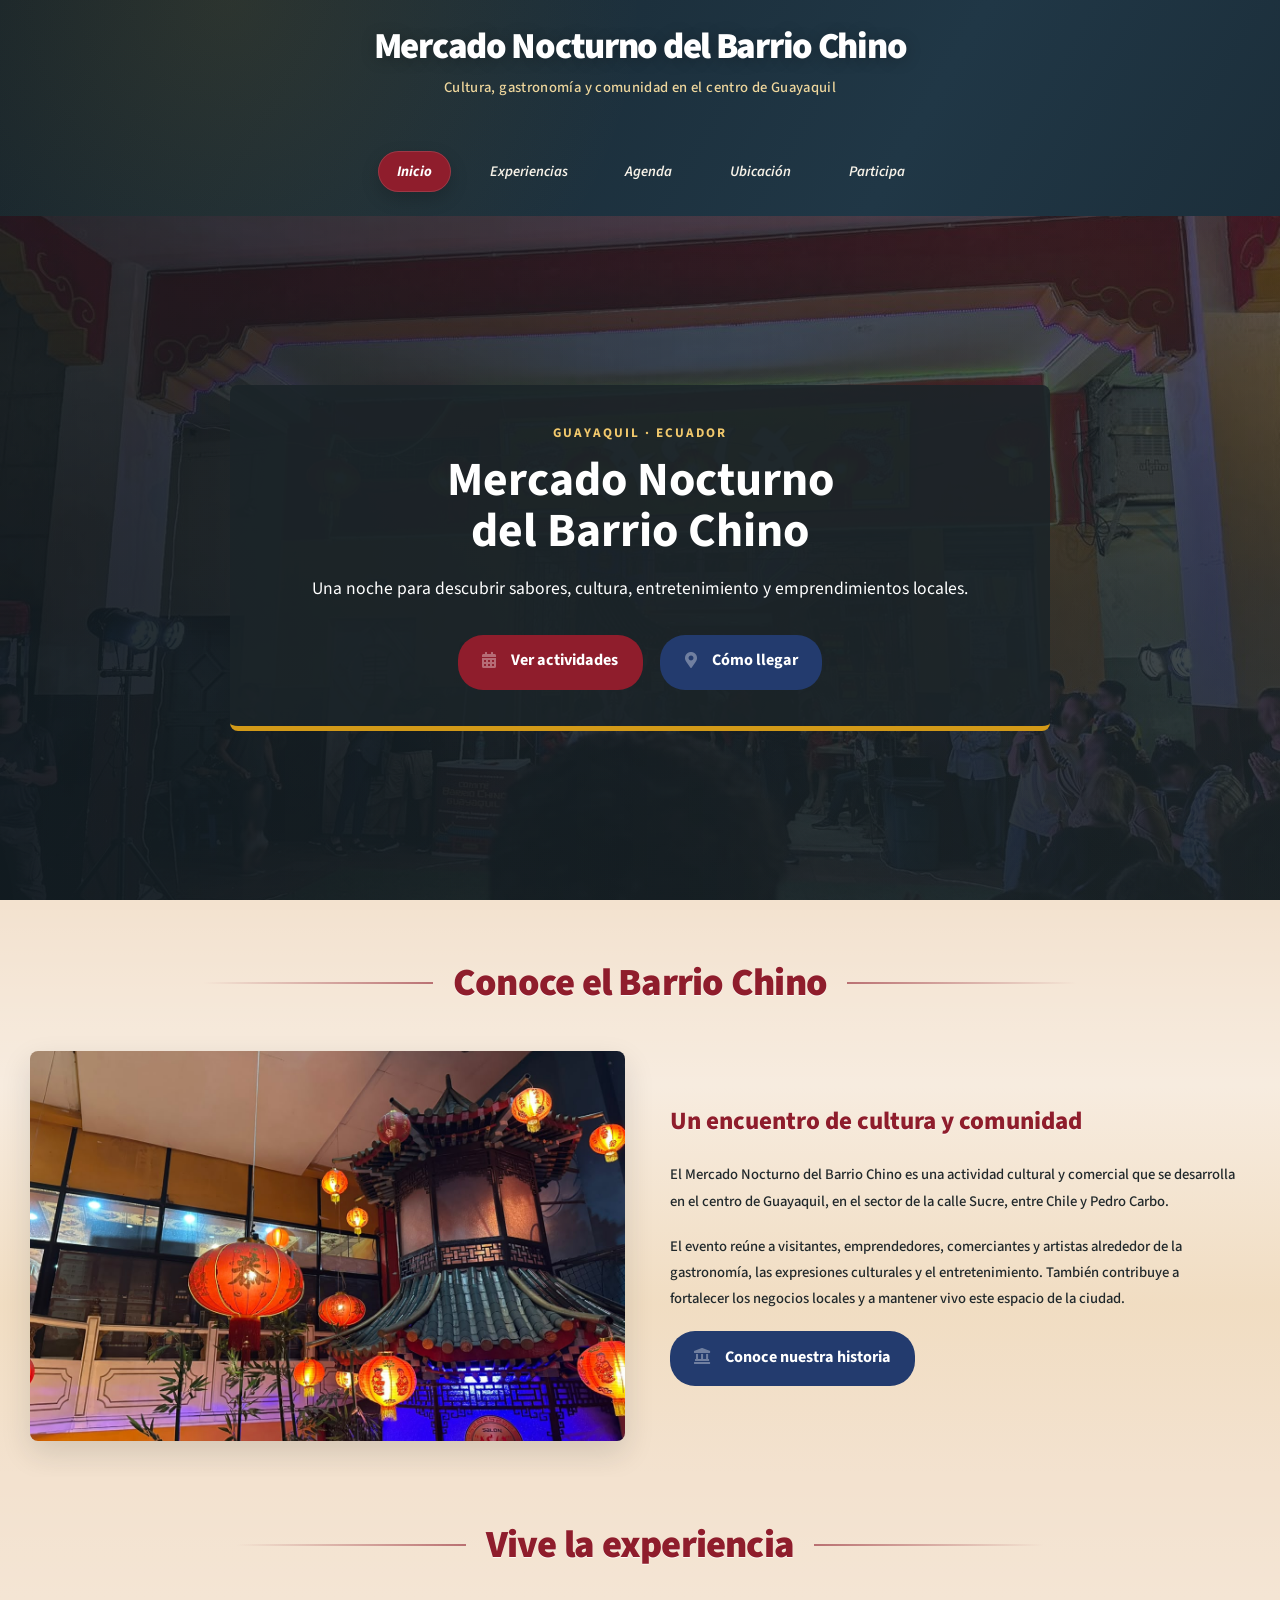
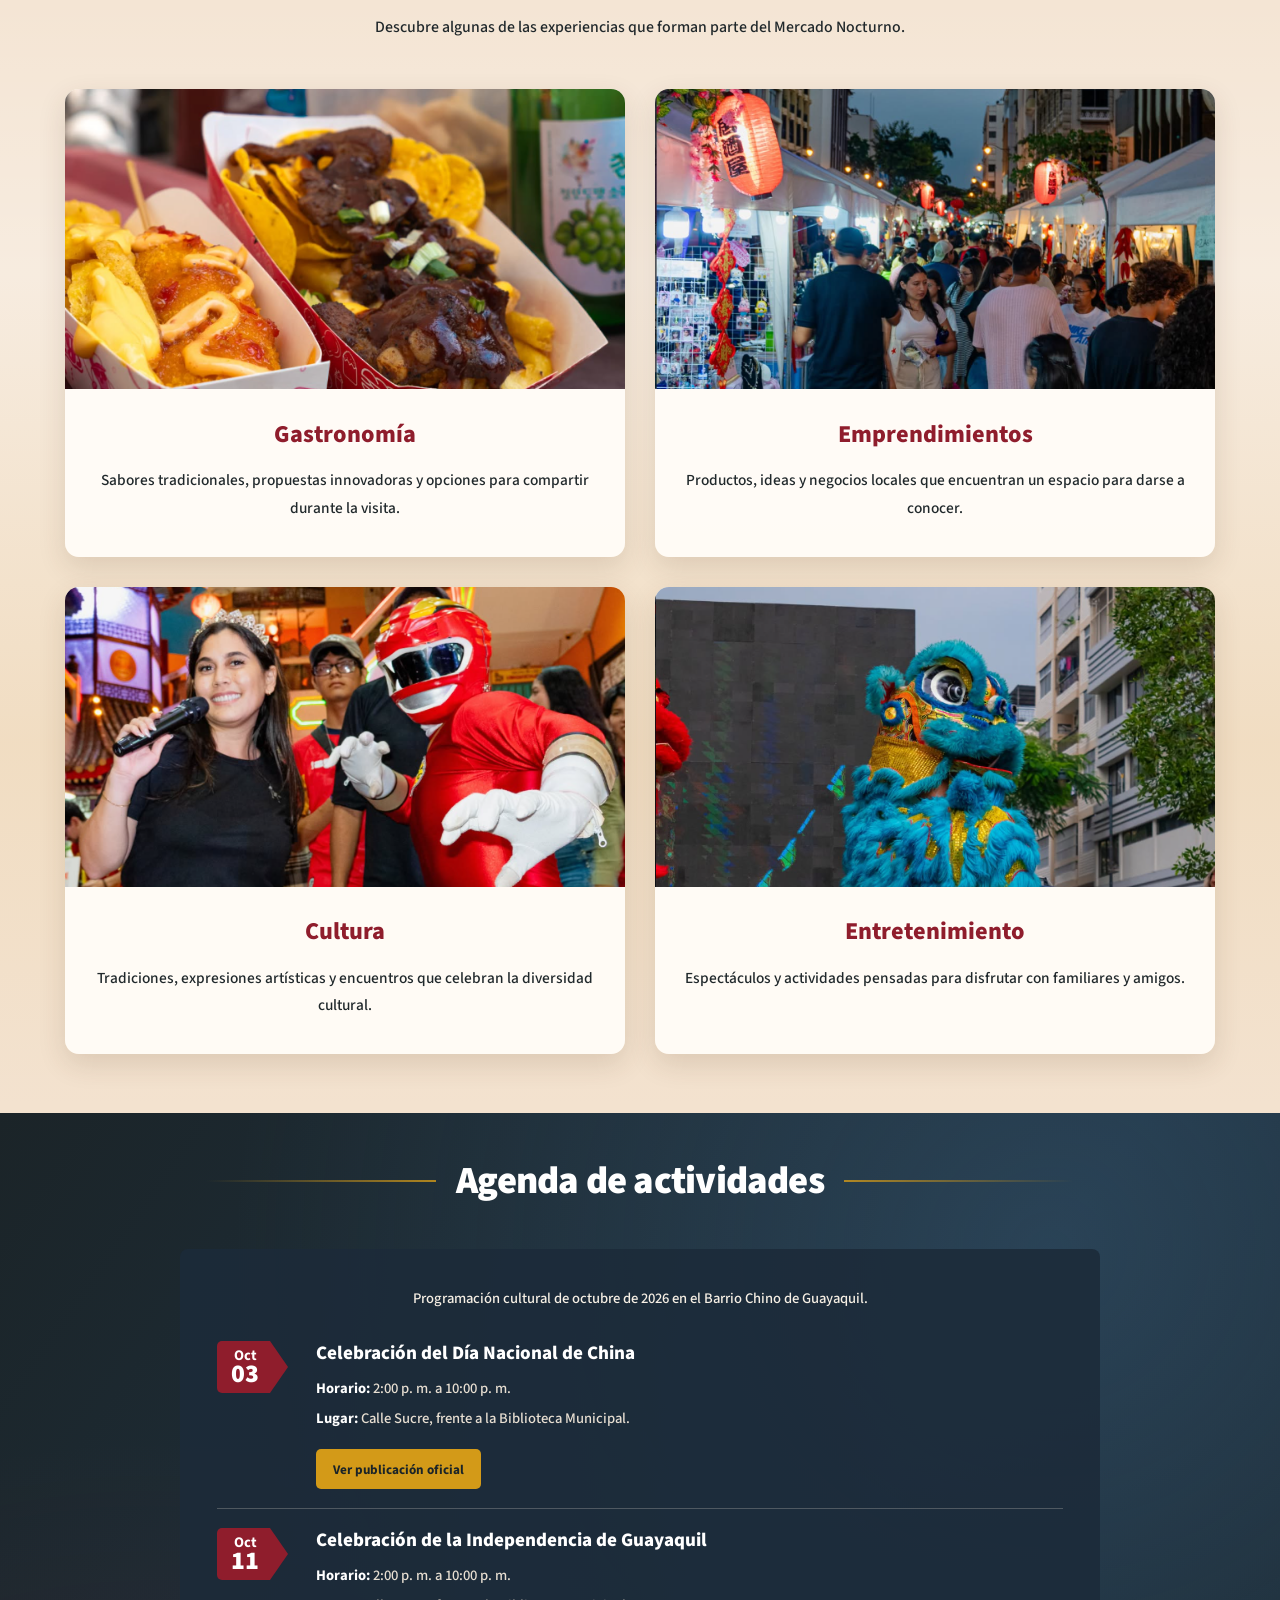
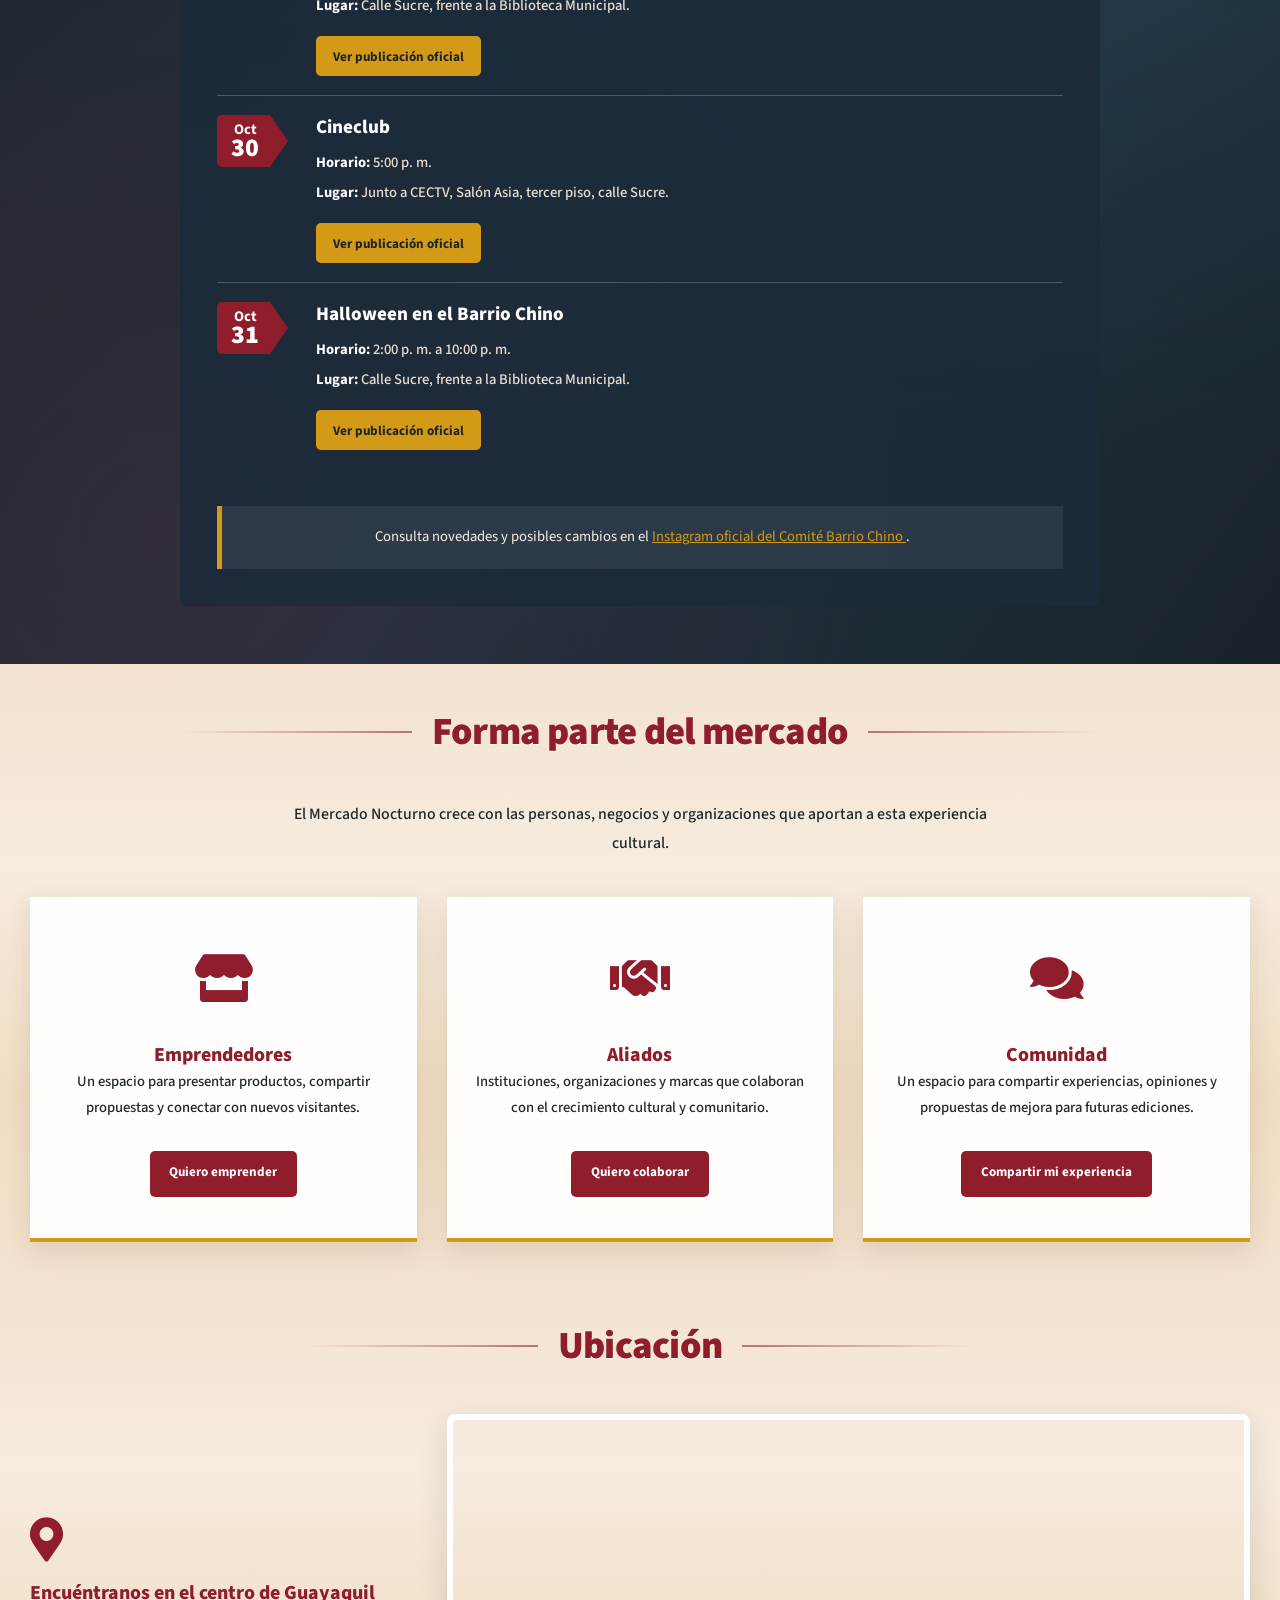
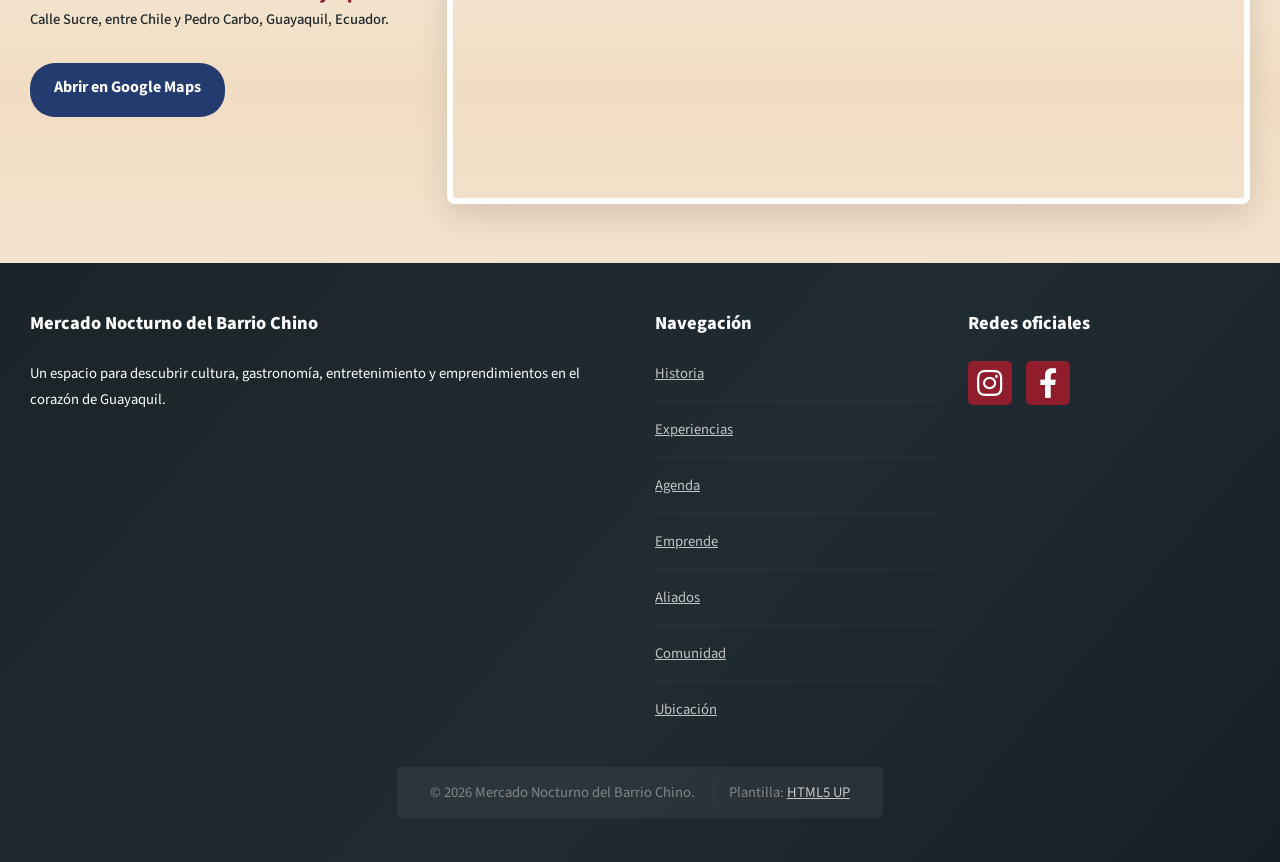
==== commit d83fdae1: "correccion" ====
--- a/index.html
+++ b/index.html
@@ -6,7 +6,7 @@
     <meta name="description" content="Mercado Nocturno del Barrio Chino de Guayaquil: cultura, gastronomía, entretenimiento y emprendimientos.">
     <title>Mercado Nocturno del Barrio Chino</title>
     <link rel="stylesheet" href="dopetrope/assets/css/main.css">
-    <link rel="stylesheet" href="css/general.css">
+    <link rel="stylesheet" href="css/general.css?v=20261025-3">
     <link rel="stylesheet" href="css/landing.css">
 </head>
 
--- a/css/general.css
+++ b/css/general.css
@@ -11,22 +11,14 @@
     --texto: #30383a;
 
     --fondo-continuo:
-        radial-gradient(
-            ellipse at 80% 25%,
-            rgba(255, 255, 255, 0.65),
-            transparent 55%
+        linear-gradient(
+            180deg,
+            rgba(255, 255, 255, 0) 0%,
+            rgba(255, 255, 255, 0.34) 32%,
+            rgba(211, 154, 24, 0.07) 70%,
+            rgba(255, 255, 255, 0) 100%
         ),
-        radial-gradient(
-            ellipse at 15% 75%,
-            rgba(215, 174, 127, 0.13),
-            transparent 60%
-        ),
-        linear-gradient(
-            90deg,
-            #f3e9dc 0%,
-            #f1e7db 50%,
-            #f6eee5 100%
-        );
+        #f3e2cf;
 }
 
 /* BASE */
@@ -84,13 +76,14 @@
 #main > .seccion {
     position: relative;
     margin: 0;
-    padding: 5em 0;
+    padding: 4em 0;
     border: 0;
     scroll-margin-top: 2em;
 }
 
 #main > .seccion + .seccion {
     border-top: 0;
+    padding-top: 3em;
 }
 
 /* Los fondos claros usan el degradado de #main */
@@ -140,12 +133,13 @@
     content: "";
     display: block;
     flex: 1;
+    min-width: 45px;
     max-width: 230px;
-    height: 1px;
+    height: 2px;
     background: linear-gradient(
         90deg,
         transparent,
-        rgba(143, 29, 44, 0.50)
+        rgba(143, 29, 44, 0.58)
     );
 }
 
@@ -218,11 +212,15 @@
 #header {
     position: relative;
     z-index: 100;
-    padding-top: 1.35em;
+    height: 235px;
+    margin: 0;
+    padding: 2em 0 1.35em;
+    box-sizing: border-box;
     background:
         radial-gradient(circle at 18% 0%, rgba(211, 154, 24, 0.11), transparent 30%),
         linear-gradient(120deg, #15232c 0%, #203746 55%, #18262f 100%);
-    border-bottom: 2px solid rgba(211, 154, 24, 0.85);
+    border: 0;
+    box-shadow: none;
 }
 
 .marca {
@@ -232,6 +230,8 @@
 
 .marca h1 {
     margin-bottom: 0.25em;
+    font-size: clamp(2.5em, 3.4vw, 3.2em);
+    line-height: 1.08;
 }
 
 .marca h1 a {
@@ -282,11 +282,14 @@
 /* BANNERS INTERIORES */
 
 .banner-auxiliar {
-    min-height: 500px;
+    min-height: calc(100vh - 235px);
+    min-height: calc(100svh - 235px);
     display: flex;
     align-items: center;
-    padding: 5em 0;
-    margin-bottom: 0;
+    padding: 4em 0;
+    margin: 0 !important;
+    border: 0 !important;
+    box-sizing: border-box;
     background-color: var(--carbon);
     background-position: center;
     background-size: cover;
@@ -529,12 +532,18 @@
 
 @media screen and (max-width: 980px) {
 
+    #header {
+        height: 220px;
+        padding-bottom: 1.1em;
+    }
+
     #main > .seccion {
         padding: 3.5em 0;
     }
 
     .banner-auxiliar {
-        min-height: 420px;
+        min-height: calc(100vh - 220px);
+        min-height: calc(100svh - 220px);
         padding: 4em 0;
     }
 
@@ -555,6 +564,11 @@
 
 @media screen and (max-width: 736px) {
 
+    #header {
+        height: 105px;
+        padding: 1.25em 0 0.8em;
+    }
+
     #main > .seccion {
         padding: 3em 0;
     }
@@ -564,7 +578,8 @@
     }
 
     .banner-auxiliar {
-        min-height: 360px;
+        min-height: calc(100vh - 105px);
+        min-height: calc(100svh - 105px);
         padding: 3em 0;
     }
 
@@ -591,6 +606,7 @@
 
     #main header.major::before,
     #main header.major::after {
+        min-width: 20px;
         max-width: 55px;
     }
 
--- a/css/landing.css
+++ b/css/landing.css
@@ -11,7 +11,7 @@
     flex-direction: column;
     min-height: 100vh;
     min-height: 100svh;
-    padding: 1.35em 0 0 !important;
+    padding: 2em 0 0 !important;
     border: 0 !important;
     border-bottom: none !important;
     outline: 0 !important;
@@ -71,7 +71,7 @@
 
     width: 100%;
     min-height: 0;
-    margin: 0 !important;
+    margin: 1.35em 0 0 !important;
     padding: 5em 1.5em;
 
     background-image:
@@ -614,11 +614,11 @@
     #header {
         min-height: 100vh;
         min-height: 100svh;
-        padding: 2em 0 3em !important;
+        padding: 1.25em 0 0 !important;
     }
 
     #banner {
-        margin-top: 2em;
+        margin-top: 1em !important;
         padding: 3em 1em;
     }
 
